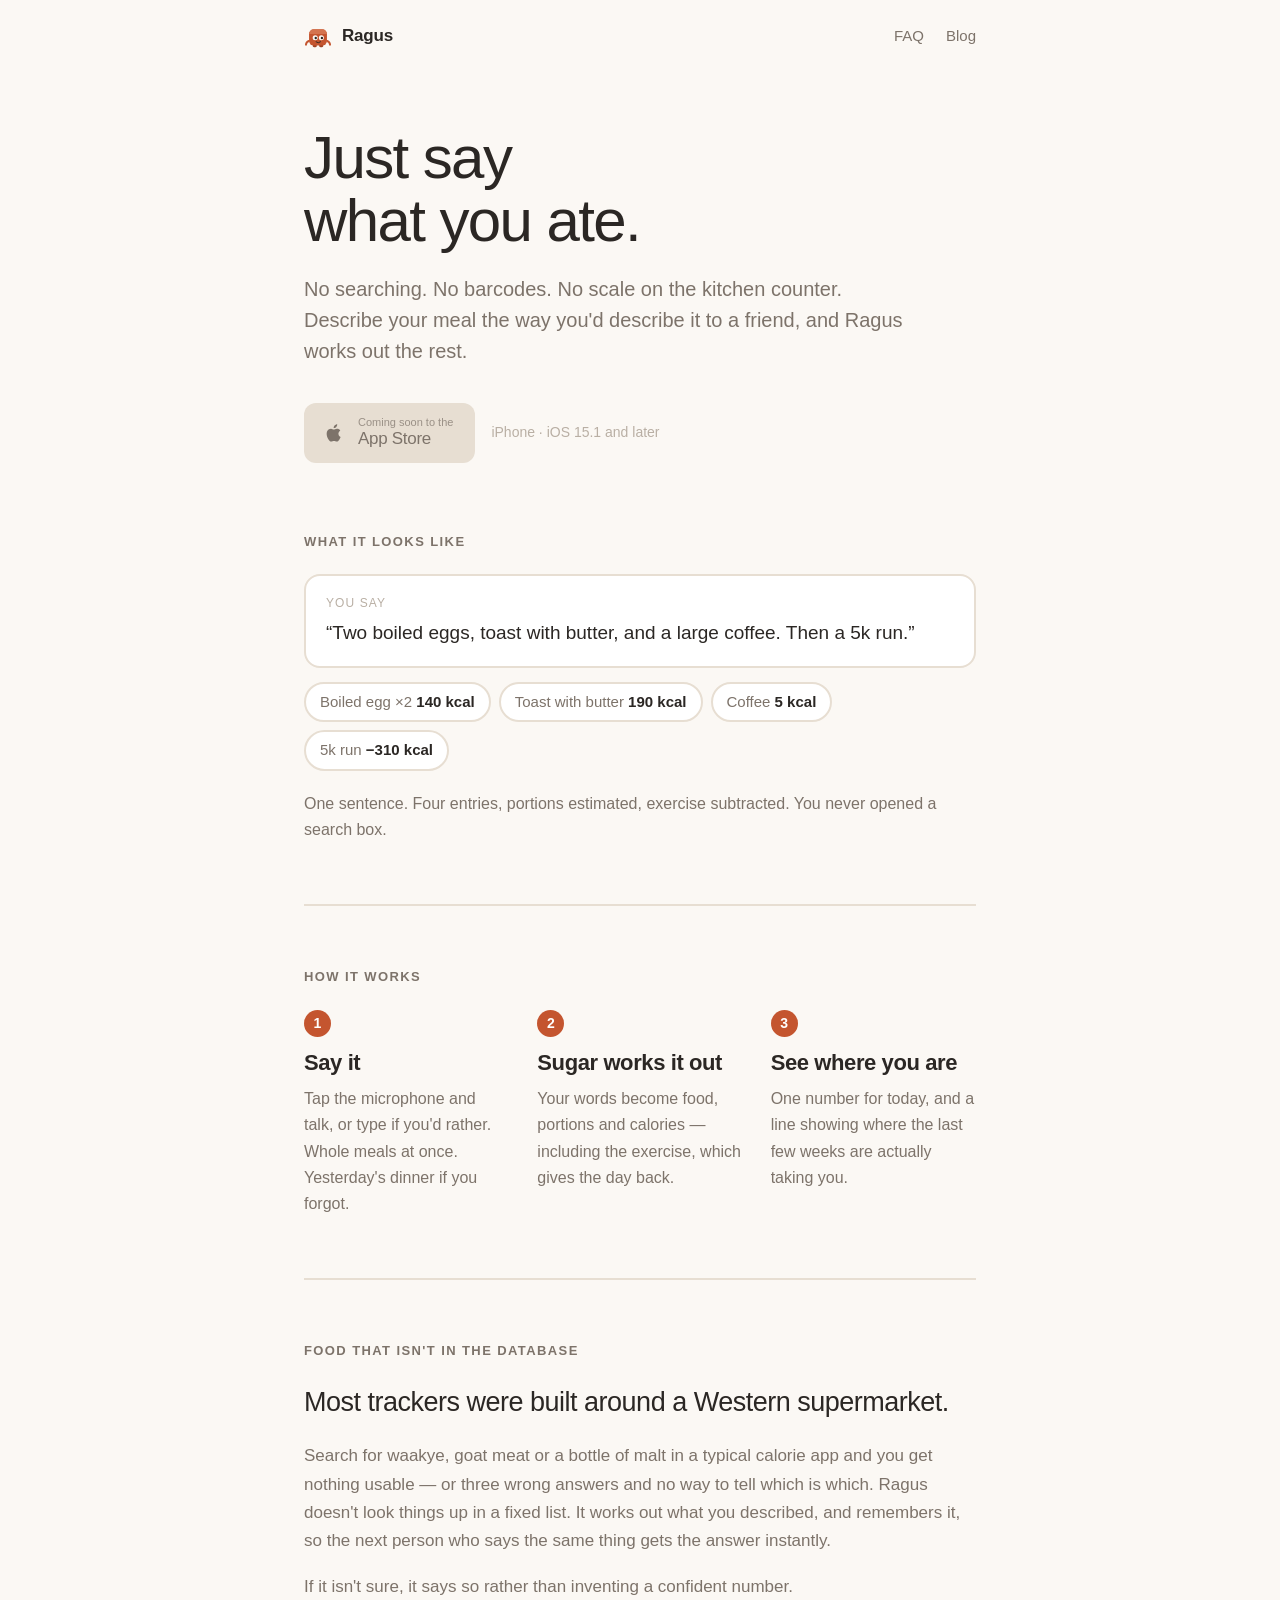
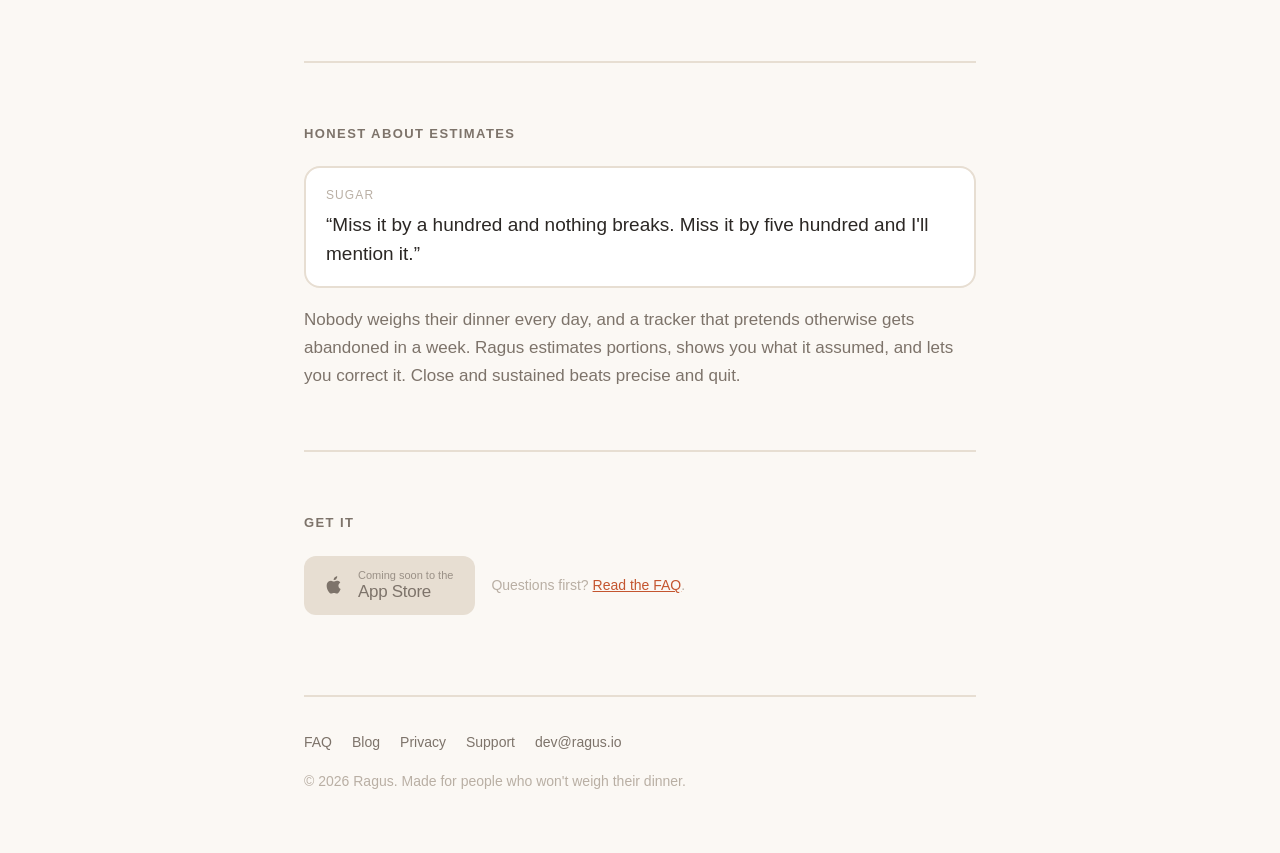
==== index.html @ 1fe37ebd "Correct the minimum iOS version to 15.1 Both pages claimed iOS 16. The real floor comes from React N" ====
<!doctype html>
<html lang="en">
<head>
<meta charset="utf-8">
<meta name="viewport" content="width=device-width, initial-scale=1">
<title>Ragus — Just say what you ate</title>
<meta name="description" content="A calorie tracker you talk to. Describe your meal in your own words and Ragus works out the numbers. No searching, no barcodes, no scale on the kitchen counter.">
<meta property="og:title" content="Ragus — Just say what you ate">
<meta property="og:description" content="A calorie tracker you talk to. Describe your meal in your own words and Ragus works out the numbers.">
<meta property="og:type" content="website">
<meta property="og:url" content="https://ragus.io/">
<link rel="stylesheet" href="styles.css">
</head>
<body>

<div class="wrap">
  <nav class="nav">
    <a class="brand" href="index.html">
      <svg width="28" height="28" viewBox="0 0 100 100" fill="none" aria-hidden="true">
        <path d="M17 68 q-9 3 -10 13" stroke="#C4552F" stroke-width="7" stroke-linecap="round"/>
        <path d="M83 68 q9 3 10 13" stroke="#C4552F" stroke-width="7" stroke-linecap="round"/>
        <rect x="31" y="80" width="15" height="10" rx="5" fill="#9E4325"/>
        <rect x="54" y="80" width="15" height="10" rx="5" fill="#9E4325"/>
        <rect x="18" y="26" width="64" height="58" rx="17" fill="#C4552F"/>
        <path d="M35 26 H65 A17 17 0 0 1 82 43 H18 A17 17 0 0 1 35 26 Z" fill="#D4744F"/>
        <circle cx="40" cy="56" r="9" fill="#FBF8F4"/><circle cx="62" cy="56" r="9" fill="#FBF8F4"/>
        <circle cx="42" cy="57" r="4.2" fill="#2B2724"/><circle cx="64" cy="57" r="4.2" fill="#2B2724"/>
        <path d="M43 71 q8 7 16 0" stroke="#2B2724" stroke-width="3.4" stroke-linecap="round" fill="none"/>
      </svg>
      Ragus
    </a>
    <div class="nav-links">
      <a href="faq.html">FAQ</a>
      <a href="blog/index.html">Blog</a>
    </div>
  </nav>

  <header class="hero">
    <h1>Just say<br>what you ate.</h1>
    <p class="lede">No searching. No barcodes. No scale on the kitchen counter.
      Describe your meal the way you'd describe it to a friend, and Ragus works out the rest.</p>

    <div class="cta">
      <!-- Live link goes here once the app is approved. Remove aria-disabled
           and set href to the App Store URL. -->
      <a class="appstore" href="#" aria-disabled="true">
        <svg width="24" height="24" viewBox="0 0 24 24" fill="currentColor" aria-hidden="true">
          <path d="M16.4 12.8c0-2.2 1.8-3.3 1.9-3.4-1-1.5-2.6-1.7-3.2-1.7-1.4-.1-2.7.8-3.3.8-.7 0-1.7-.8-2.8-.8-1.5 0-2.8.8-3.6 2.1-1.5 2.6-.4 6.5 1.1 8.6.7 1 1.6 2.2 2.7 2.2 1.1 0 1.5-.7 2.8-.7s1.6.7 2.8.7c1.1 0 1.9-1 2.6-2.1.8-1.2 1.2-2.4 1.2-2.5-.1 0-2.2-.9-2.2-3.2zM14.3 5.9c.6-.7 1-1.7.9-2.7-.9 0-2 .6-2.6 1.3-.6.6-1.1 1.6-.9 2.6 1 .1 2-.5 2.6-1.2z"/>
        </svg>
        <span>
          <span class="sub">Coming soon to the</span>
          <span class="main">App Store</span>
        </span>
      </a>
      <p class="cta-note">iPhone &middot; iOS 15.1 and later</p>
    </div>
  </header>

  <section>
    <h2>What it looks like</h2>
    <p class="said">
      <span class="who">You say</span>
      “Two boiled eggs, toast with butter, and a large coffee. Then a 5k run.”
    </p>
    <ul class="result">
      <li>Boiled egg &times;2 <b>140 kcal</b></li>
      <li>Toast with butter <b>190 kcal</b></li>
      <li>Coffee <b>5 kcal</b></li>
      <li>5k run <b>&minus;310 kcal</b></li>
    </ul>
    <p style="margin-top:20px;color:var(--muted);font-size:16px">
      One sentence. Four entries, portions estimated, exercise subtracted.
      You never opened a search box.</p>
  </section>

  <section>
    <h2>How it works</h2>
    <div class="steps">
      <div class="step">
        <span class="n">1</span>
        <h3>Say it</h3>
        <p>Tap the microphone and talk, or type if you'd rather. Whole meals at
          once. Yesterday's dinner if you forgot.</p>
      </div>
      <div class="step">
        <span class="n">2</span>
        <h3>Sugar works it out</h3>
        <p>Your words become food, portions and calories &mdash; including the
          exercise, which gives the day back.</p>
      </div>
      <div class="step">
        <span class="n">3</span>
        <h3>See where you are</h3>
        <p>One number for today, and a line showing where the last few weeks
          are actually taking you.</p>
      </div>
    </div>
  </section>

  <section>
    <h2>Food that isn't in the database</h2>
    <p class="big">Most trackers were built around a Western supermarket.</p>
    <p style="color:var(--muted)">Search for waakye, goat meat or a bottle of malt in a
      typical calorie app and you get nothing usable &mdash; or three wrong answers and no way
      to tell which is which. Ragus doesn't look things up in a fixed list. It works out what
      you described, and remembers it, so the next person who says the same thing gets the
      answer instantly.</p>
    <p style="color:var(--muted)">If it isn't sure, it says so rather than inventing
      a confident number.</p>
  </section>

  <section>
    <h2>Honest about estimates</h2>
    <p class="said">
      <span class="who">Sugar</span>
      “Miss it by a hundred and nothing breaks. Miss it by five hundred and I'll mention it.”
    </p>
    <p style="color:var(--muted);margin-top:18px">Nobody weighs their dinner every day,
      and a tracker that pretends otherwise gets abandoned in a week. Ragus estimates
      portions, shows you what it assumed, and lets you correct it. Close and sustained
      beats precise and quit.</p>
  </section>

  <section>
    <h2>Get it</h2>
    <div class="cta">
      <a class="appstore" href="#" aria-disabled="true">
        <svg width="24" height="24" viewBox="0 0 24 24" fill="currentColor" aria-hidden="true">
          <path d="M16.4 12.8c0-2.2 1.8-3.3 1.9-3.4-1-1.5-2.6-1.7-3.2-1.7-1.4-.1-2.7.8-3.3.8-.7 0-1.7-.8-2.8-.8-1.5 0-2.8.8-3.6 2.1-1.5 2.6-.4 6.5 1.1 8.6.7 1 1.6 2.2 2.7 2.2 1.1 0 1.5-.7 2.8-.7s1.6.7 2.8.7c1.1 0 1.9-1 2.6-2.1.8-1.2 1.2-2.4 1.2-2.5-.1 0-2.2-.9-2.2-3.2zM14.3 5.9c.6-.7 1-1.7.9-2.7-.9 0-2 .6-2.6 1.3-.6.6-1.1 1.6-.9 2.6 1 .1 2-.5 2.6-1.2z"/>
        </svg>
        <span>
          <span class="sub">Coming soon to the</span>
          <span class="main">App Store</span>
        </span>
      </a>
      <p class="cta-note">Questions first? <a href="faq.html">Read the FAQ</a>.</p>
    </div>
  </section>

  <footer>
    <div class="footer-links">
      <a href="faq.html">FAQ</a>
      <a href="blog/index.html">Blog</a>
      <a href="https://api.ragus.io/privacy">Privacy</a>
      <a href="https://api.ragus.io/support">Support</a>
      <a href="mailto:dev@ragus.io">dev@ragus.io</a>
    </div>
    <p>&copy; 2026 Ragus. Made for people who won't weigh their dinner.</p>
  </footer>
</div>

</body>
</html>
---- styles.css ----
/* Ragus marketing site.
   One stylesheet, no framework, no build step -- the whole site is files a
   browser can open directly. Palette matches the app exactly. */

:root {
  --ink: #2B2724;
  --muted: #7D736A;
  --accent: #C4552F;
  --rule: #E7DED2;
  --faint: #B9AFA4;
  --bg: #FBF8F4;
  --card: #FFFFFF;
  --measure: 720px;
}

* { box-sizing: border-box; }

html { -webkit-text-size-adjust: 100%; }

body {
  margin: 0;
  background: var(--bg);
  color: var(--ink);
  font: 17px/1.65 -apple-system, BlinkMacSystemFont, "Segoe UI", Roboto, Helvetica, Arial, sans-serif;
  -webkit-font-smoothing: antialiased;
}

a { color: var(--accent); }

/* ---------------------------------------------------------------- layout */

.wrap { max-width: var(--measure); margin: 0 auto; padding: 0 24px; }

/* ------------------------------------------------------------------ nav */

.nav {
  display: flex;
  align-items: center;
  justify-content: space-between;
  gap: 20px;
  padding: 22px 0 0;
}

.brand {
  display: flex;
  align-items: center;
  gap: 10px;
  font-weight: 600;
  font-size: 17px;
  color: var(--ink);
  text-decoration: none;
  letter-spacing: -0.2px;
}

.brand svg { display: block; }

.nav-links { display: flex; gap: 22px; }

.nav-links a {
  color: var(--muted);
  text-decoration: none;
  font-size: 15px;
}

.nav-links a:hover,
.nav-links a[aria-current="page"] { color: var(--ink); }

/* ----------------------------------------------------------------- hero */

.hero { padding: 76px 0 8px; }

h1 {
  font-size: clamp(40px, 9vw, 60px);
  line-height: 1.05;
  letter-spacing: -1.6px;
  font-weight: 400;
  margin: 0 0 22px;
}

.lede {
  font-size: 20px;
  line-height: 1.55;
  color: var(--muted);
  margin: 0 0 36px;
  max-width: 30em;
}

/* ------------------------------------------------------------- download */

.cta { display: flex; flex-wrap: wrap; align-items: center; gap: 16px; }

.appstore {
  display: inline-flex;
  align-items: center;
  gap: 12px;
  background: var(--ink);
  color: #fff;
  text-decoration: none;
  padding: 13px 22px 13px 18px;
  border-radius: 12px;
  font-weight: 500;
}

.appstore:hover { opacity: 0.88; }

.appstore .sub { display: block; font-size: 11px; opacity: 0.72; line-height: 1.2; }
.appstore .main { display: block; font-size: 17px; line-height: 1.2; letter-spacing: -0.3px; }

.appstore[aria-disabled="true"] {
  background: var(--rule);
  color: var(--muted);
  pointer-events: none;
}

.cta-note { font-size: 14px; color: var(--faint); margin: 0; }

/* -------------------------------------------------------------- sections */

section { padding: 60px 0; }

section + section { border-top: 2px solid var(--rule); }

h2 {
  font-size: 13px;
  letter-spacing: 1.4px;
  text-transform: uppercase;
  color: var(--muted);
  font-weight: 600;
  margin: 0 0 22px;
}

h3 {
  font-size: 22px;
  line-height: 1.3;
  letter-spacing: -0.4px;
  font-weight: 600;
  margin: 0 0 8px;
}

p { margin: 0 0 18px; }

p:last-child { margin-bottom: 0; }

.big {
  font-size: 27px;
  line-height: 1.45;
  letter-spacing: -0.5px;
  font-weight: 400;
  margin: 0 0 20px;
}

/* ------------------------------------------------------------------ bits */

.steps { display: grid; gap: 30px; }

@media (min-width: 640px) {
  .steps { grid-template-columns: repeat(3, 1fr); gap: 28px; }
}

.step .n {
  display: inline-flex;
  align-items: center;
  justify-content: center;
  width: 27px;
  height: 27px;
  border-radius: 50%;
  background: var(--accent);
  color: #fff;
  font-size: 14px;
  font-weight: 600;
  margin-bottom: 12px;
}

.step p { color: var(--muted); font-size: 16px; }

/* A phrase the user would actually type, shown as they'd say it. */
.said {
  background: var(--card);
  border: 2px solid var(--rule);
  border-radius: 16px;
  padding: 18px 20px;
  font-size: 19px;
  line-height: 1.5;
  margin: 0 0 14px;
}

.said .who { display: block; font-size: 12px; letter-spacing: 1.1px; text-transform: uppercase; color: var(--faint); margin-bottom: 7px; }

.result { display: flex; flex-wrap: wrap; gap: 8px; margin: 0; padding: 0; list-style: none; }

.result li {
  background: var(--card);
  border: 2px solid var(--rule);
  border-radius: 999px;
  padding: 6px 14px;
  font-size: 15px;
  color: var(--muted);
}

.result li b { color: var(--ink); font-weight: 600; }

/* ------------------------------------------------------------------- faq */

.faq { border-top: 2px solid var(--rule); }

.faq details {
  border-bottom: 2px solid var(--rule);
  padding: 20px 0;
}

.faq summary {
  cursor: pointer;
  font-size: 19px;
  font-weight: 600;
  letter-spacing: -0.3px;
  list-style: none;
  display: flex;
  justify-content: space-between;
  gap: 18px;
  align-items: baseline;
}

.faq summary::-webkit-details-marker { display: none; }

.faq summary::after {
  content: "+";
  color: var(--accent);
  font-weight: 400;
  font-size: 23px;
  line-height: 1;
}

.faq details[open] summary::after { content: "\2212"; }

.faq .answer { padding-top: 14px; color: var(--muted); }

.faq .answer p { font-size: 16px; }

/* ------------------------------------------------------------------ blog */

.posts { list-style: none; margin: 0; padding: 0; }

.posts li { border-bottom: 2px solid var(--rule); }

.posts a {
  display: block;
  padding: 24px 0;
  text-decoration: none;
  color: var(--ink);
}

.posts a:hover h3 { color: var(--accent); }

.posts .date { font-size: 13px; color: var(--faint); margin: 0 0 6px; }

.posts .excerpt { color: var(--muted); font-size: 16px; margin: 6px 0 0; }

article.post { padding: 44px 0 20px; }

article.post h1 {
  font-size: clamp(31px, 6vw, 42px);
  letter-spacing: -1px;
  line-height: 1.15;
  margin-bottom: 12px;
}

article.post .date { color: var(--faint); font-size: 14px; margin: 0 0 34px; }

article.post h2 {
  font-size: 21px;
  text-transform: none;
  letter-spacing: -0.3px;
  color: var(--ink);
  margin: 38px 0 12px;
}

article.post blockquote {
  margin: 24px 0;
  padding: 2px 0 2px 20px;
  border-left: 3px solid var(--rule);
  color: var(--muted);
}

article.post ul { padding-left: 20px; color: var(--ink); }
article.post li { margin-bottom: 9px; }

.back { display: inline-block; margin-top: 12px; font-size: 15px; text-decoration: none; }

/* ---------------------------------------------------------------- footer */

footer {
  border-top: 2px solid var(--rule);
  margin-top: 20px;
  padding: 34px 0 60px;
  color: var(--faint);
  font-size: 14px;
}

.footer-links { display: flex; flex-wrap: wrap; gap: 20px; margin-bottom: 16px; }

.footer-links a { color: var(--muted); text-decoration: none; }
.footer-links a:hover { color: var(--ink); }

/* ------------------------------------------------------------------ dark */

@media (prefers-color-scheme: dark) {
  :root {
    --ink: #F2EDE7;
    --muted: #A79C91;
    --accent: #E2764C;
    --rule: #3A342E;
    --faint: #7D736A;
    --bg: #1B1815;
    --card: #221E1A;
  }
  .appstore { background: var(--accent); color: #1B1815; }
  .appstore[aria-disabled="true"] { background: var(--rule); color: var(--faint); }
}
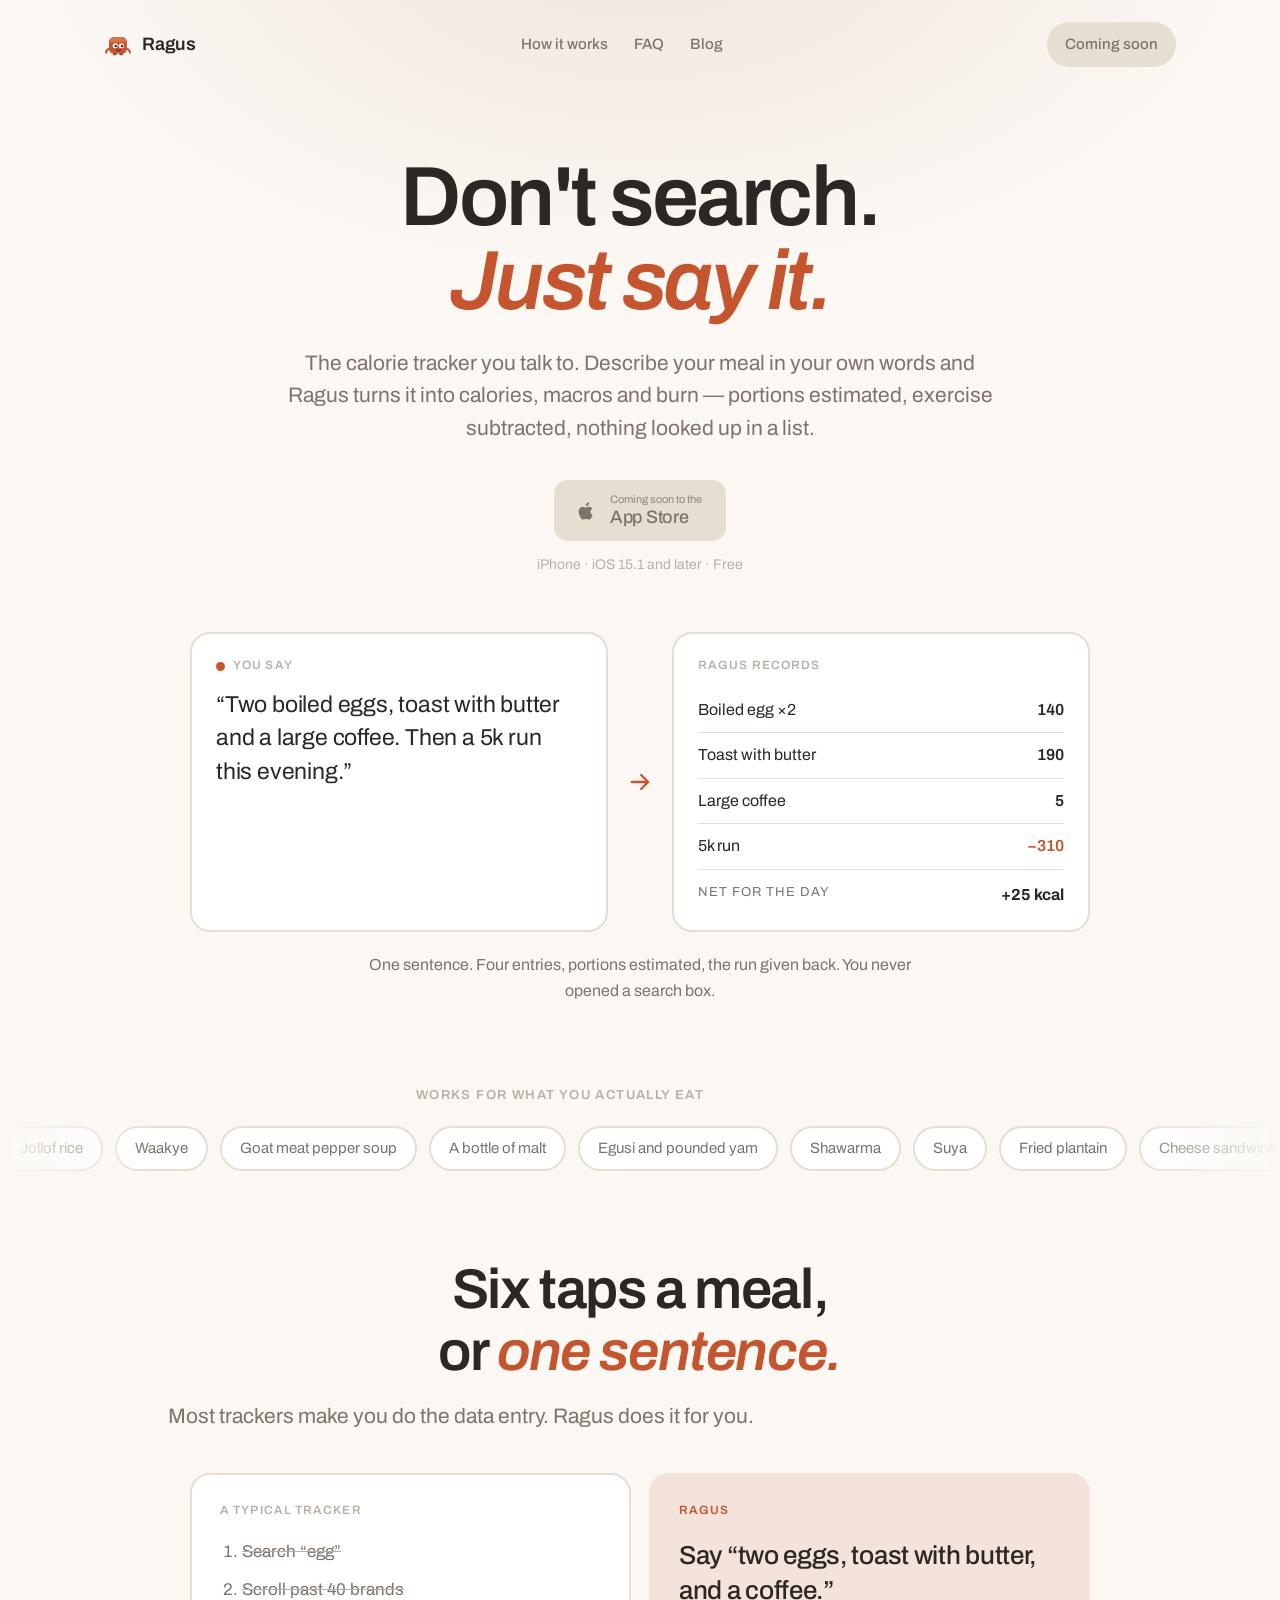
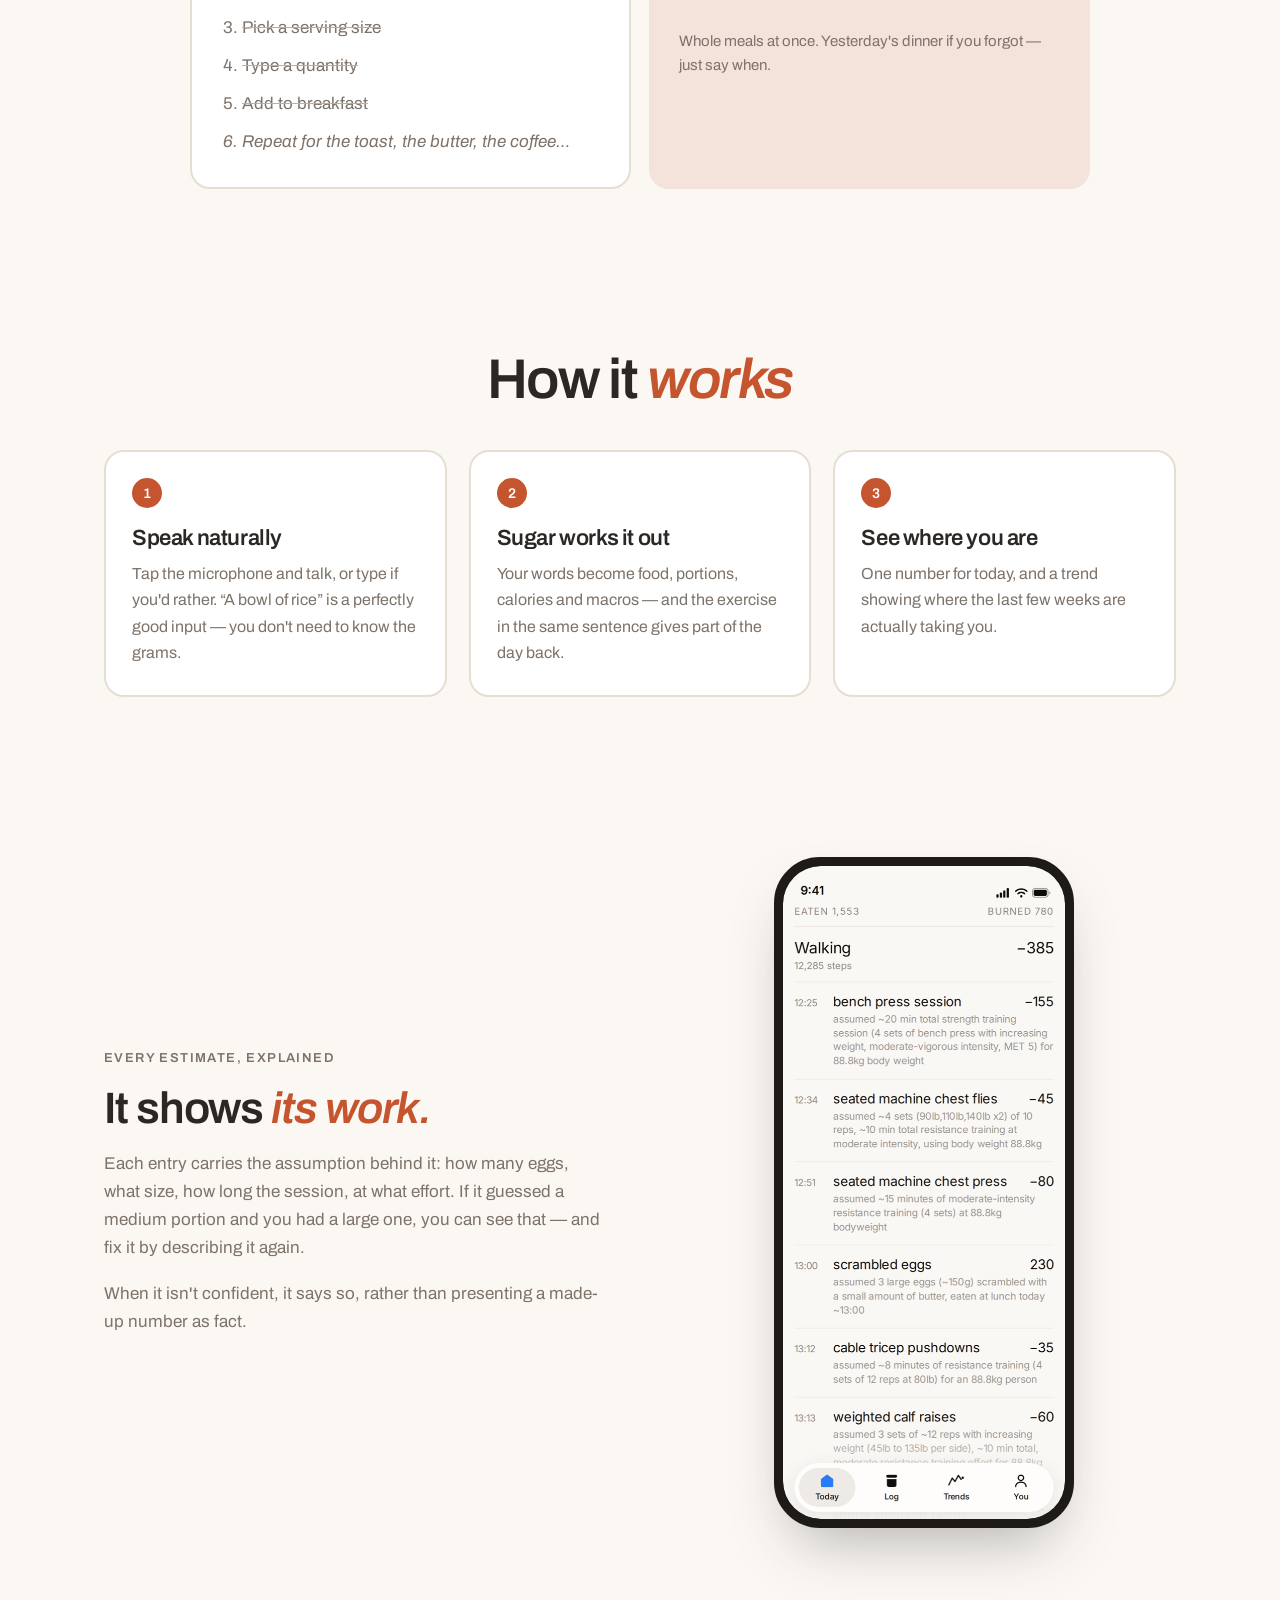
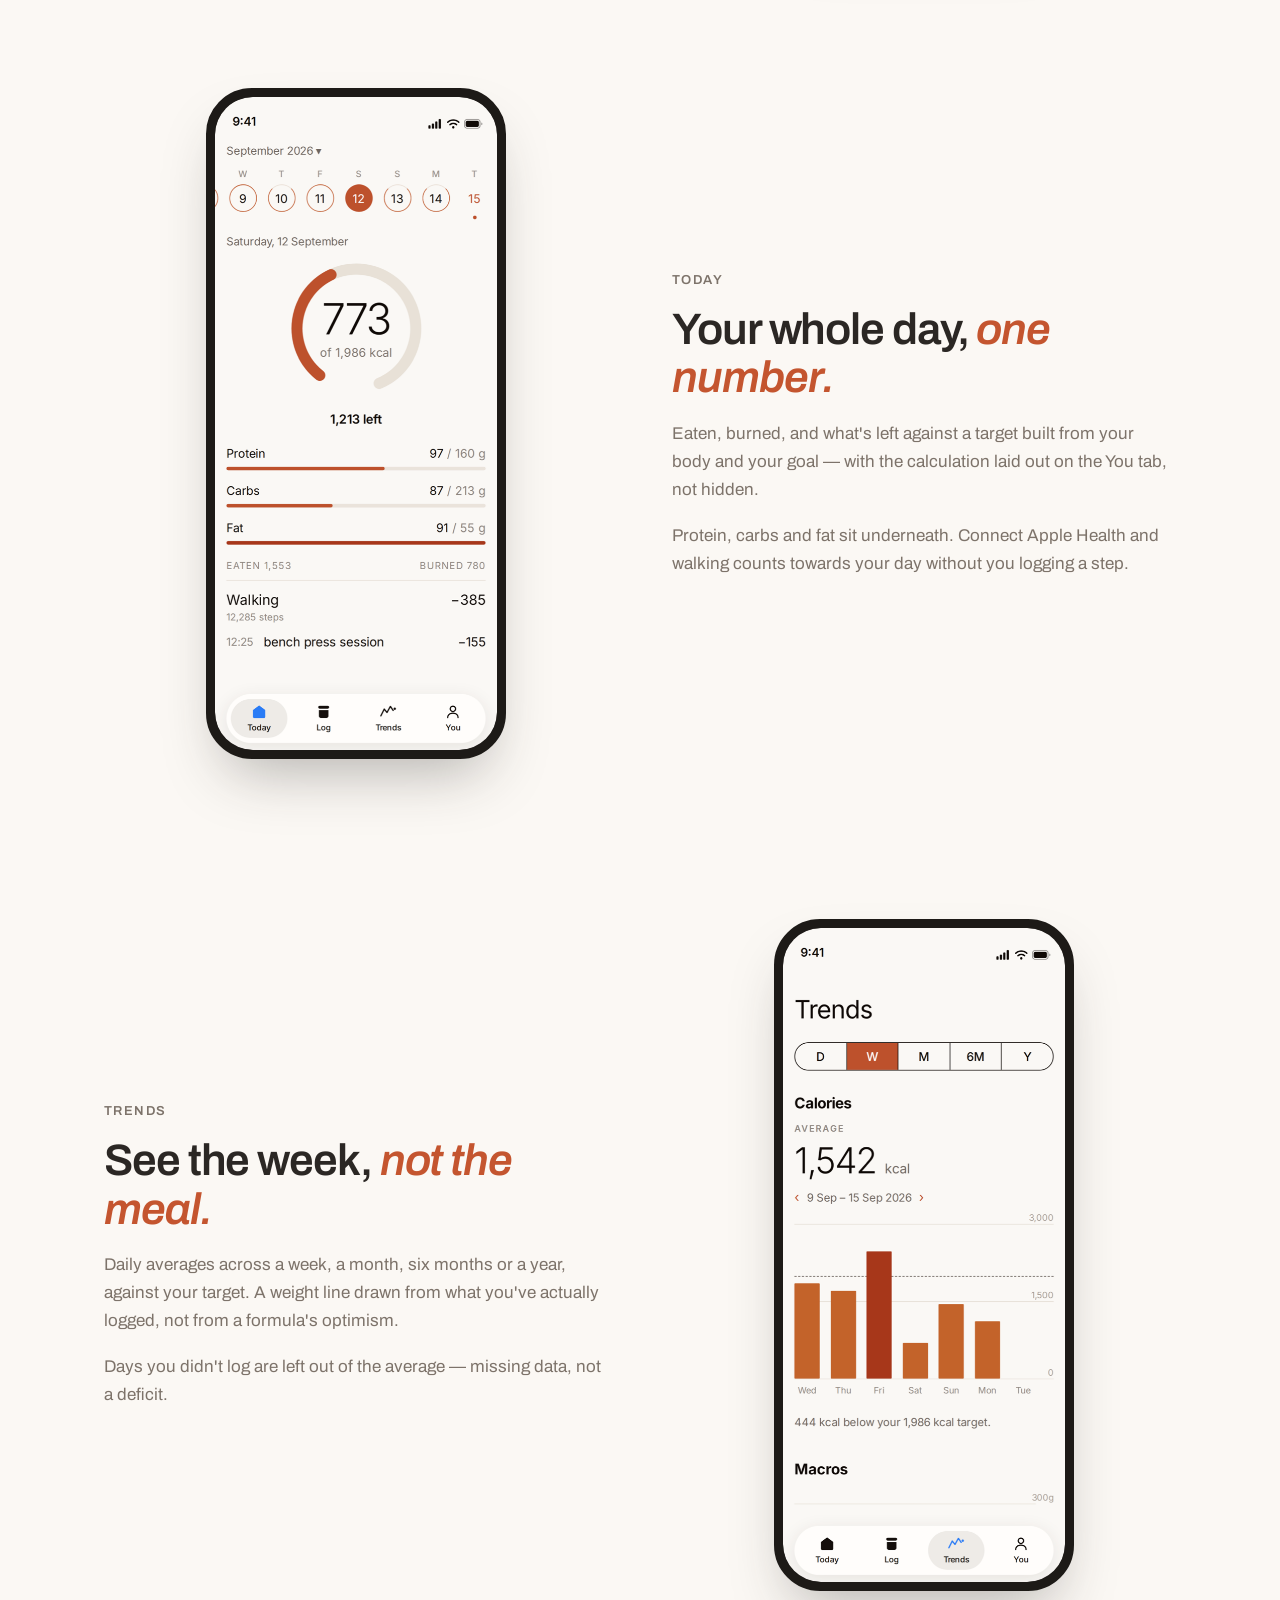
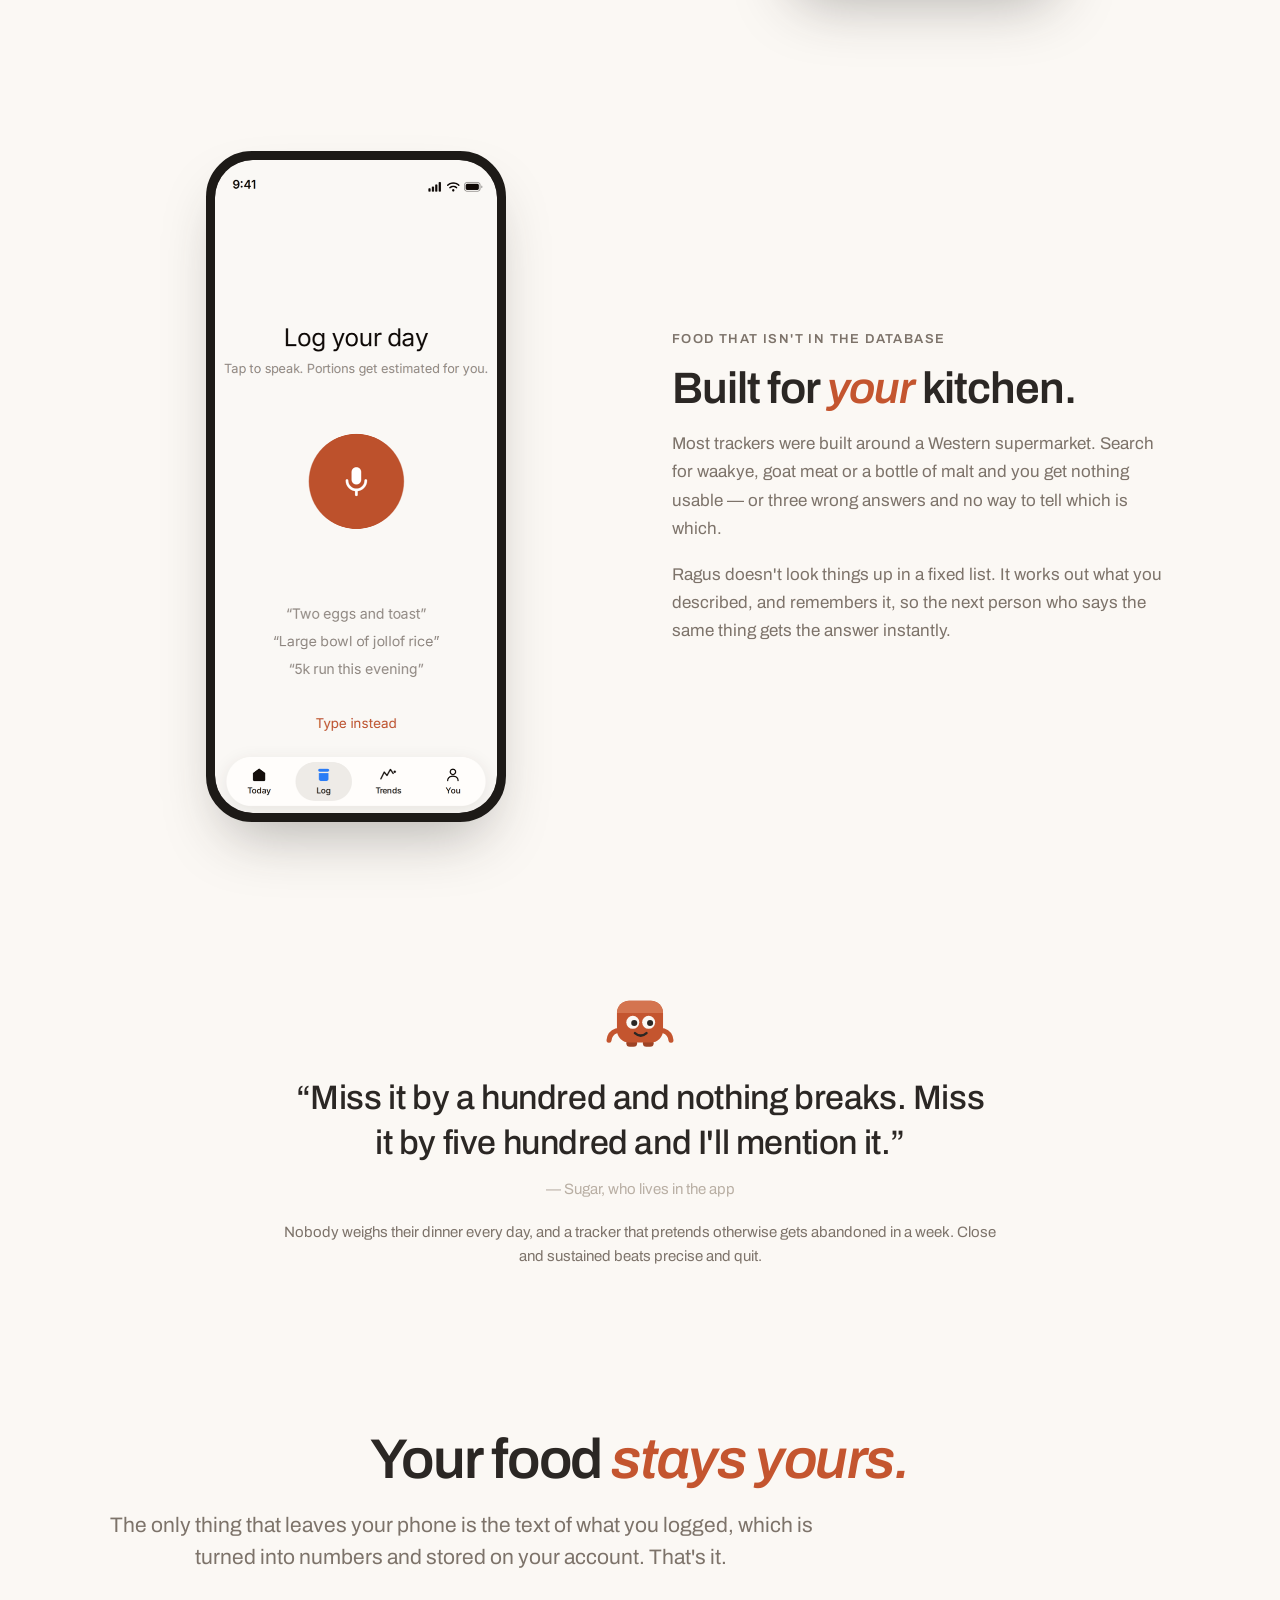
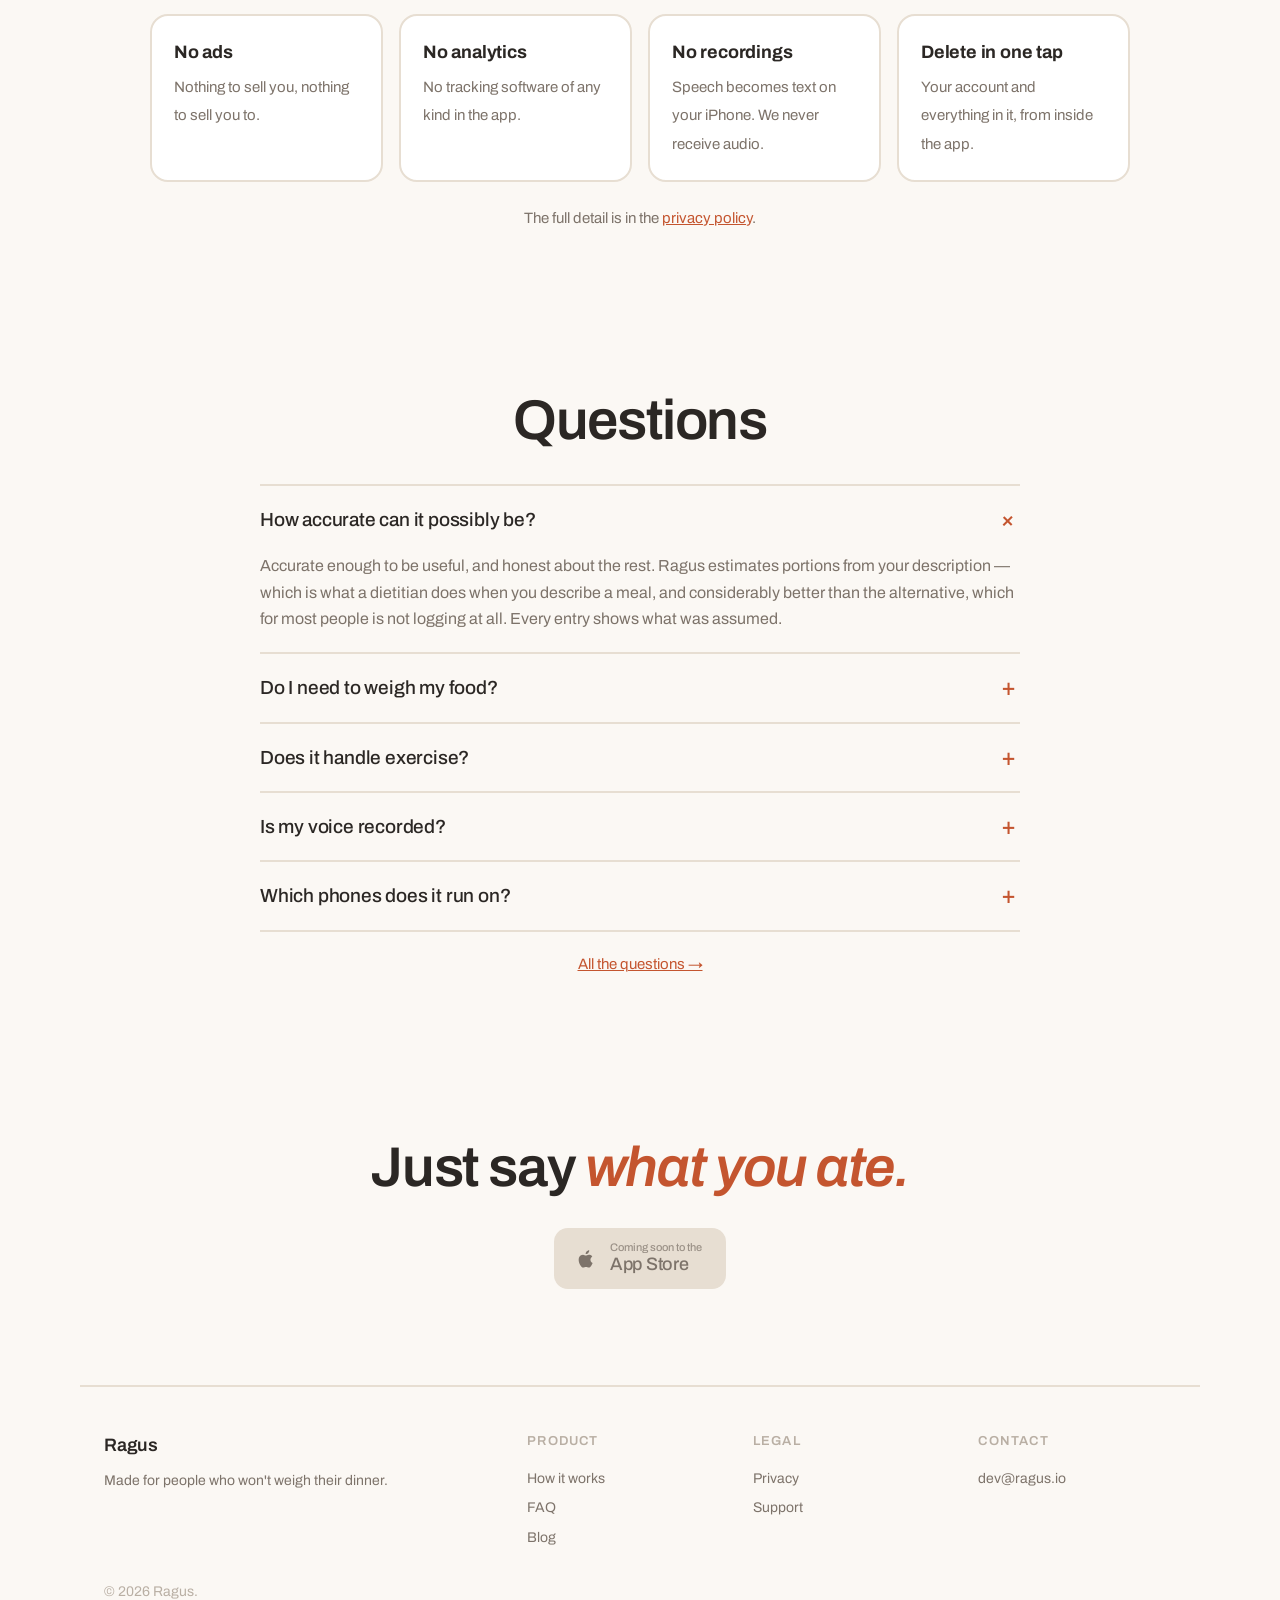
==== commit 63edfc4e: "Lay the home page out as a product landing page The old home was a single reading column: hero, one " ====
--- a/index.html
+++ b/index.html
@@ -4,150 +4,309 @@
 <meta charset="utf-8">
 <meta name="viewport" content="width=device-width, initial-scale=1">
 <title>Ragus — Just say what you ate</title>
-<meta name="description" content="A calorie tracker you talk to. Describe your meal in your own words and Ragus works out the numbers. No searching, no barcodes, no scale on the kitchen counter.">
+<meta name="description" content="A calorie tracker you talk to. Describe your meal in your own words and Ragus turns it into calories, macros and burn. No searching, no barcodes, no scale on the kitchen counter.">
 <meta property="og:title" content="Ragus — Just say what you ate">
 <meta property="og:description" content="A calorie tracker you talk to. Describe your meal in your own words and Ragus works out the numbers.">
 <meta property="og:type" content="website">
 <meta property="og:url" content="https://ragus.io/">
+<link rel="preconnect" href="https://fonts.googleapis.com">
+<link rel="preconnect" href="https://fonts.gstatic.com" crossorigin>
+<link rel="stylesheet" href="https://fonts.googleapis.com/css2?family=Archivo:ital,wght@0,400;0,500;0,600;1,400;1,600&display=swap">
 <link rel="stylesheet" href="styles.css">
 </head>
-<body>
-
-<div class="wrap">
-  <nav class="nav">
-    <a class="brand" href="index.html">
-      <svg width="28" height="28" viewBox="0 0 100 100" fill="none" aria-hidden="true">
-        <path d="M17 68 q-9 3 -10 13" stroke="#C4552F" stroke-width="7" stroke-linecap="round"/>
-        <path d="M83 68 q9 3 10 13" stroke="#C4552F" stroke-width="7" stroke-linecap="round"/>
-        <rect x="31" y="80" width="15" height="10" rx="5" fill="#9E4325"/>
-        <rect x="54" y="80" width="15" height="10" rx="5" fill="#9E4325"/>
-        <rect x="18" y="26" width="64" height="58" rx="17" fill="#C4552F"/>
-        <path d="M35 26 H65 A17 17 0 0 1 82 43 H18 A17 17 0 0 1 35 26 Z" fill="#D4744F"/>
-        <circle cx="40" cy="56" r="9" fill="#FBF8F4"/><circle cx="62" cy="56" r="9" fill="#FBF8F4"/>
-        <circle cx="42" cy="57" r="4.2" fill="#2B2724"/><circle cx="64" cy="57" r="4.2" fill="#2B2724"/>
-        <path d="M43 71 q8 7 16 0" stroke="#2B2724" stroke-width="3.4" stroke-linecap="round" fill="none"/>
+<body class="landing">
+
+<nav class="nav container">
+  <a class="brand" href="index.html">
+    <svg width="28" height="28" viewBox="0 0 100 100" fill="none" aria-hidden="true">
+      <path d="M17 68 q-9 3 -10 13" stroke="#C4552F" stroke-width="7" stroke-linecap="round"/>
+      <path d="M83 68 q9 3 10 13" stroke="#C4552F" stroke-width="7" stroke-linecap="round"/>
+      <rect x="31" y="80" width="15" height="10" rx="5" fill="#9E4325"/>
+      <rect x="54" y="80" width="15" height="10" rx="5" fill="#9E4325"/>
+      <rect x="18" y="26" width="64" height="58" rx="17" fill="#C4552F"/>
+      <path d="M35 26 H65 A17 17 0 0 1 82 43 H18 A17 17 0 0 1 35 26 Z" fill="#D4744F"/>
+      <circle cx="40" cy="56" r="9" fill="#FBF8F4"/><circle cx="62" cy="56" r="9" fill="#FBF8F4"/>
+      <circle cx="42" cy="57" r="4.2" fill="#2B2724"/><circle cx="64" cy="57" r="4.2" fill="#2B2724"/>
+      <path d="M43 71 q8 7 16 0" stroke="#2B2724" stroke-width="3.4" stroke-linecap="round" fill="none"/>
+    </svg>
+    Ragus
+  </a>
+  <div class="nav-links">
+    <a href="#how">How it works</a>
+    <a href="faq.html">FAQ</a>
+    <a href="blog/index.html">Blog</a>
+  </div>
+  <!-- Live link goes here once the app is approved: remove aria-disabled,
+       set href to the App Store URL and change the text to "Get the app". -->
+  <a class="pill" href="#" aria-disabled="true">Coming soon</a>
+</nav>
+
+<header class="hero container">
+  <h1>Don't search.<br><em>Just say it.</em></h1>
+  <p class="lede">The calorie tracker you talk to. Describe your meal in your own words
+    and Ragus turns it into calories, macros and burn &mdash; portions estimated,
+    exercise subtracted, nothing looked up in a list.</p>
+  <div class="cta">
+    <a class="appstore" href="#" aria-disabled="true">
+      <svg width="24" height="24" viewBox="0 0 24 24" fill="currentColor" aria-hidden="true">
+        <path d="M16.4 12.8c0-2.2 1.8-3.3 1.9-3.4-1-1.5-2.6-1.7-3.2-1.7-1.4-.1-2.7.8-3.3.8-.7 0-1.7-.8-2.8-.8-1.5 0-2.8.8-3.6 2.1-1.5 2.6-.4 6.5 1.1 8.6.7 1 1.6 2.2 2.7 2.2 1.1 0 1.5-.7 2.8-.7s1.6.7 2.8.7c1.1 0 1.9-1 2.6-2.1.8-1.2 1.2-2.4 1.2-2.5-.1 0-2.2-.9-2.2-3.2zM14.3 5.9c.6-.7 1-1.7.9-2.7-.9 0-2 .6-2.6 1.3-.6.6-1.1 1.6-.9 2.6 1 .1 2-.5 2.6-1.2z"/>
       </svg>
-      Ragus
+      <span>
+        <span class="sub">Coming soon to the</span>
+        <span class="main">App Store</span>
+      </span>
     </a>
-    <div class="nav-links">
+    <p class="cta-note">iPhone &middot; iOS 15.1 and later &middot; Free</p>
+  </div>
+
+  <!-- The whole product in one card: what you say, what you get. -->
+  <div class="demo" aria-label="Example: what you say and what Ragus records">
+    <div class="demo-in">
+      <span class="who"><span class="dot"></span>You say</span>
+      <p>&ldquo;Two boiled eggs, toast with butter and a large coffee.
+        Then a 5k run this evening.&rdquo;</p>
+    </div>
+    <div class="demo-arrow" aria-hidden="true">
+      <svg width="28" height="28" viewBox="0 0 24 24" fill="none" stroke="currentColor" stroke-width="2" stroke-linecap="round" stroke-linejoin="round"><path d="M5 12h14M13 6l6 6-6 6"/></svg>
+    </div>
+    <div class="demo-out">
+      <span class="who">Ragus records</span>
+      <ul>
+        <li><span>Boiled egg &times;2</span><b>140</b></li>
+        <li><span>Toast with butter</span><b>190</b></li>
+        <li><span>Large coffee</span><b>5</b></li>
+        <li class="burn"><span>5k run</span><b>&minus;310</b></li>
+      </ul>
+      <div class="net"><span>Net for the day</span><b>+25 kcal</b></div>
+    </div>
+  </div>
+  <p class="demo-note">One sentence. Four entries, portions estimated, the run given back.
+    You never opened a search box.</p>
+</header>
+
+<!-- Honest social proof: the food, not the logos. -->
+<section class="foods" aria-label="Foods Ragus understands">
+  <p class="eyebrow container">Works for what you actually eat</p>
+  <div class="marquee">
+    <div class="track">
+      <span>Jollof rice</span><span>Waakye</span><span>Goat meat pepper soup</span><span>A bottle of malt</span>
+      <span>Egusi and pounded yam</span><span>Shawarma</span><span>Suya</span><span>Fried plantain</span>
+      <span>Cheese sandwich</span><span>Oatmeal</span><span>Chicken biryani</span><span>Ramen</span>
+      <span>Moi moi</span><span>Two eggs and toast</span><span>Large bowl of pasta</span><span>Puff puff</span>
+      <span>Jollof rice</span><span>Waakye</span><span>Goat meat pepper soup</span><span>A bottle of malt</span>
+      <span>Egusi and pounded yam</span><span>Shawarma</span><span>Suya</span><span>Fried plantain</span>
+      <span>Cheese sandwich</span><span>Oatmeal</span><span>Chicken biryani</span><span>Ramen</span>
+      <span>Moi moi</span><span>Two eggs and toast</span><span>Large bowl of pasta</span><span>Puff puff</span>
+    </div>
+  </div>
+</section>
+
+<section class="compare container">
+  <h2 class="display">Six taps a meal,<br>or <em>one sentence.</em></h2>
+  <p class="lede center">Most trackers make you do the data entry. Ragus does it for you.</p>
+  <div class="compare-grid">
+    <div class="card dull">
+      <span class="who">A typical tracker</span>
+      <ol>
+        <li>Search &ldquo;egg&rdquo;</li>
+        <li>Scroll past 40 brands</li>
+        <li>Pick a serving size</li>
+        <li>Type a quantity</li>
+        <li>Add to breakfast</li>
+        <li>Repeat for the toast, the butter, the coffee&hellip;</li>
+      </ol>
+    </div>
+    <div class="card bright">
+      <span class="who">Ragus</span>
+      <ol>
+        <li>Say &ldquo;two eggs, toast with butter, and a coffee.&rdquo;</li>
+      </ol>
+      <p class="fine">Whole meals at once. Yesterday's dinner if you forgot &mdash; just say when.</p>
+    </div>
+  </div>
+</section>
+
+<section class="how container" id="how">
+  <h2 class="display">How it <em>works</em></h2>
+  <div class="steps">
+    <div class="step">
+      <span class="n">1</span>
+      <h3>Speak naturally</h3>
+      <p>Tap the microphone and talk, or type if you'd rather. &ldquo;A bowl of rice&rdquo;
+        is a perfectly good input &mdash; you don't need to know the grams.</p>
+    </div>
+    <div class="step">
+      <span class="n">2</span>
+      <h3>Sugar works it out</h3>
+      <p>Your words become food, portions, calories and macros &mdash; and the
+        exercise in the same sentence gives part of the day back.</p>
+    </div>
+    <div class="step">
+      <span class="n">3</span>
+      <h3>See where you are</h3>
+      <p>One number for today, and a trend showing where the last few weeks
+        are actually taking you.</p>
+    </div>
+  </div>
+</section>
+
+<section class="feature container">
+  <div class="feature-text">
+    <p class="eyebrow">Every estimate, explained</p>
+    <h2>It shows <em>its work.</em></h2>
+    <p>Each entry carries the assumption behind it: how many eggs, what size,
+      how long the session, at what effort. If it guessed a medium portion and
+      you had a large one, you can see that &mdash; and fix it by describing it again.</p>
+    <p>When it isn't confident, it says so, rather than presenting a made-up
+      number as fact.</p>
+  </div>
+  <figure class="phone"><img src="img/detail.png" alt="A day's log in Ragus, each item with the assumption behind its calorie estimate" loading="lazy"></figure>
+</section>
+
+<section class="feature flip container">
+  <div class="feature-text">
+    <p class="eyebrow">Today</p>
+    <h2>Your whole day, <em>one number.</em></h2>
+    <p>Eaten, burned, and what's left against a target built from your body and
+      your goal &mdash; with the calculation laid out on the You tab, not hidden.</p>
+    <p>Protein, carbs and fat sit underneath. Connect Apple Health and walking
+      counts towards your day without you logging a step.</p>
+  </div>
+  <figure class="phone"><img src="img/today.png" alt="The Today screen: a calorie gauge, macros against target, and the day's entries" loading="lazy"></figure>
+</section>
+
+<section class="feature container">
+  <div class="feature-text">
+    <p class="eyebrow">Trends</p>
+    <h2>See the week, <em>not the meal.</em></h2>
+    <p>Daily averages across a week, a month, six months or a year, against your
+      target. A weight line drawn from what you've actually logged, not from a
+      formula's optimism.</p>
+    <p>Days you didn't log are left out of the average &mdash; missing data, not
+      a deficit.</p>
+  </div>
+  <figure class="phone"><img src="img/trends.png" alt="The Trends screen: a week of daily calories as bars against a target line" loading="lazy"></figure>
+</section>
+
+<section class="feature flip container">
+  <div class="feature-text">
+    <p class="eyebrow">Food that isn't in the database</p>
+    <h2>Built for <em>your</em> kitchen.</h2>
+    <p>Most trackers were built around a Western supermarket. Search for waakye,
+      goat meat or a bottle of malt and you get nothing usable &mdash; or three
+      wrong answers and no way to tell which is which.</p>
+    <p>Ragus doesn't look things up in a fixed list. It works out what you
+      described, and remembers it, so the next person who says the same thing
+      gets the answer instantly.</p>
+  </div>
+  <figure class="phone"><img src="img/log.png" alt="The Log screen: a microphone button and example phrases like 'Large bowl of jollof rice'" loading="lazy"></figure>
+</section>
+
+<section class="sugar container">
+  <svg class="sugar-face" width="72" height="72" viewBox="0 0 100 100" fill="none" aria-hidden="true">
+    <path d="M17 68 q-9 3 -10 13" stroke="#C4552F" stroke-width="7" stroke-linecap="round"/>
+    <path d="M83 68 q9 3 10 13" stroke="#C4552F" stroke-width="7" stroke-linecap="round"/>
+    <rect x="31" y="80" width="15" height="10" rx="5" fill="#9E4325"/>
+    <rect x="54" y="80" width="15" height="10" rx="5" fill="#9E4325"/>
+    <rect x="18" y="26" width="64" height="58" rx="17" fill="#C4552F"/>
+    <path d="M35 26 H65 A17 17 0 0 1 82 43 H18 A17 17 0 0 1 35 26 Z" fill="#D4744F"/>
+    <circle cx="40" cy="56" r="9" fill="#FBF8F4"/><circle cx="62" cy="56" r="9" fill="#FBF8F4"/>
+    <circle cx="42" cy="57" r="4.2" fill="#2B2724"/><circle cx="64" cy="57" r="4.2" fill="#2B2724"/>
+    <path d="M43 71 q8 7 16 0" stroke="#2B2724" stroke-width="3.4" stroke-linecap="round" fill="none"/>
+  </svg>
+  <blockquote>&ldquo;Miss it by a hundred and nothing breaks.
+    Miss it by five hundred and I'll mention it.&rdquo;</blockquote>
+  <p class="attrib">&mdash; Sugar, who lives in the app</p>
+  <p class="fine">Nobody weighs their dinner every day, and a tracker that pretends otherwise
+    gets abandoned in a week. Close and sustained beats precise and quit.</p>
+</section>
+
+<section class="privacy container">
+  <h2 class="display">Your food <em>stays yours.</em></h2>
+  <p class="lede center">The only thing that leaves your phone is the text of what you logged,
+    which is turned into numbers and stored on your account. That's it.</p>
+  <div class="badges">
+    <div class="badge"><b>No ads</b><span>Nothing to sell you, nothing to sell you to.</span></div>
+    <div class="badge"><b>No analytics</b><span>No tracking software of any kind in the app.</span></div>
+    <div class="badge"><b>No recordings</b><span>Speech becomes text on your iPhone. We never receive audio.</span></div>
+    <div class="badge"><b>Delete in one tap</b><span>Your account and everything in it, from inside the app.</span></div>
+  </div>
+  <p class="fine center">The full detail is in the <a href="https://api.ragus.io/privacy">privacy policy</a>.</p>
+</section>
+
+<section class="faq-short container">
+  <h2 class="display">Questions</h2>
+  <div class="faq">
+    <details open>
+      <summary>How accurate can it possibly be?</summary>
+      <p>Accurate enough to be useful, and honest about the rest. Ragus estimates portions
+        from your description &mdash; which is what a dietitian does when you describe a meal,
+        and considerably better than the alternative, which for most people is not logging
+        at all. Every entry shows what was assumed.</p>
+    </details>
+    <details>
+      <summary>Do I need to weigh my food?</summary>
+      <p>No. You can &mdash; say &ldquo;180 grams of rice&rdquo; and it uses that. But the
+        whole design assumes you won't.</p>
+    </details>
+    <details>
+      <summary>Does it handle exercise?</summary>
+      <p>In the same sentence as the food. &ldquo;A chicken wrap and then a 5k run&rdquo;
+        records both, and the run counts against your total rather than sitting in a
+        separate screen you never open.</p>
+    </details>
+    <details>
+      <summary>Is my voice recorded?</summary>
+      <p>Your speech is turned into text by Apple's speech recognition built into iOS.
+        Ragus only ever receives the text, and never stores or sends a recording.</p>
+    </details>
+    <details>
+      <summary>Which phones does it run on?</summary>
+      <p>iPhone, iOS 15.1 and later. Android isn't available yet.</p>
+    </details>
+  </div>
+  <p class="fine center"><a href="faq.html">All the questions &rarr;</a></p>
+</section>
+
+<section class="final container">
+  <h2 class="display">Just say <em>what you ate.</em></h2>
+  <div class="cta center">
+    <a class="appstore" href="#" aria-disabled="true">
+      <svg width="24" height="24" viewBox="0 0 24 24" fill="currentColor" aria-hidden="true">
+        <path d="M16.4 12.8c0-2.2 1.8-3.3 1.9-3.4-1-1.5-2.6-1.7-3.2-1.7-1.4-.1-2.7.8-3.3.8-.7 0-1.7-.8-2.8-.8-1.5 0-2.8.8-3.6 2.1-1.5 2.6-.4 6.5 1.1 8.6.7 1 1.6 2.2 2.7 2.2 1.1 0 1.5-.7 2.8-.7s1.6.7 2.8.7c1.1 0 1.9-1 2.6-2.1.8-1.2 1.2-2.4 1.2-2.5-.1 0-2.2-.9-2.2-3.2zM14.3 5.9c.6-.7 1-1.7.9-2.7-.9 0-2 .6-2.6 1.3-.6.6-1.1 1.6-.9 2.6 1 .1 2-.5 2.6-1.2z"/>
+      </svg>
+      <span>
+        <span class="sub">Coming soon to the</span>
+        <span class="main">App Store</span>
+      </span>
+    </a>
+  </div>
+</section>
+
+<footer class="container">
+  <div class="footer-grid">
+    <div class="footer-brand">
+      <span class="brand">Ragus</span>
+      <p>Made for people who won't weigh their dinner.</p>
+    </div>
+    <div>
+      <h4>Product</h4>
+      <a href="#how">How it works</a>
       <a href="faq.html">FAQ</a>
       <a href="blog/index.html">Blog</a>
     </div>
-  </nav>
-
-  <header class="hero">
-    <h1>Just say<br>what you ate.</h1>
-    <p class="lede">No searching. No barcodes. No scale on the kitchen counter.
-      Describe your meal the way you'd describe it to a friend, and Ragus works out the rest.</p>
-
-    <div class="cta">
-      <!-- Live link goes here once the app is approved. Remove aria-disabled
-           and set href to the App Store URL. -->
-      <a class="appstore" href="#" aria-disabled="true">
-        <svg width="24" height="24" viewBox="0 0 24 24" fill="currentColor" aria-hidden="true">
-          <path d="M16.4 12.8c0-2.2 1.8-3.3 1.9-3.4-1-1.5-2.6-1.7-3.2-1.7-1.4-.1-2.7.8-3.3.8-.7 0-1.7-.8-2.8-.8-1.5 0-2.8.8-3.6 2.1-1.5 2.6-.4 6.5 1.1 8.6.7 1 1.6 2.2 2.7 2.2 1.1 0 1.5-.7 2.8-.7s1.6.7 2.8.7c1.1 0 1.9-1 2.6-2.1.8-1.2 1.2-2.4 1.2-2.5-.1 0-2.2-.9-2.2-3.2zM14.3 5.9c.6-.7 1-1.7.9-2.7-.9 0-2 .6-2.6 1.3-.6.6-1.1 1.6-.9 2.6 1 .1 2-.5 2.6-1.2z"/>
-        </svg>
-        <span>
-          <span class="sub">Coming soon to the</span>
-          <span class="main">App Store</span>
-        </span>
-      </a>
-      <p class="cta-note">iPhone &middot; iOS 15.1 and later</p>
-    </div>
-  </header>
-
-  <section>
-    <h2>What it looks like</h2>
-    <p class="said">
-      <span class="who">You say</span>
-      “Two boiled eggs, toast with butter, and a large coffee. Then a 5k run.”
-    </p>
-    <ul class="result">
-      <li>Boiled egg &times;2 <b>140 kcal</b></li>
-      <li>Toast with butter <b>190 kcal</b></li>
-      <li>Coffee <b>5 kcal</b></li>
-      <li>5k run <b>&minus;310 kcal</b></li>
-    </ul>
-    <p style="margin-top:20px;color:var(--muted);font-size:16px">
-      One sentence. Four entries, portions estimated, exercise subtracted.
-      You never opened a search box.</p>
-  </section>
-
-  <section>
-    <h2>How it works</h2>
-    <div class="steps">
-      <div class="step">
-        <span class="n">1</span>
-        <h3>Say it</h3>
-        <p>Tap the microphone and talk, or type if you'd rather. Whole meals at
-          once. Yesterday's dinner if you forgot.</p>
-      </div>
-      <div class="step">
-        <span class="n">2</span>
-        <h3>Sugar works it out</h3>
-        <p>Your words become food, portions and calories &mdash; including the
-          exercise, which gives the day back.</p>
-      </div>
-      <div class="step">
-        <span class="n">3</span>
-        <h3>See where you are</h3>
-        <p>One number for today, and a line showing where the last few weeks
-          are actually taking you.</p>
-      </div>
-    </div>
-  </section>
-
-  <section>
-    <h2>Food that isn't in the database</h2>
-    <p class="big">Most trackers were built around a Western supermarket.</p>
-    <p style="color:var(--muted)">Search for waakye, goat meat or a bottle of malt in a
-      typical calorie app and you get nothing usable &mdash; or three wrong answers and no way
-      to tell which is which. Ragus doesn't look things up in a fixed list. It works out what
-      you described, and remembers it, so the next person who says the same thing gets the
-      answer instantly.</p>
-    <p style="color:var(--muted)">If it isn't sure, it says so rather than inventing
-      a confident number.</p>
-  </section>
-
-  <section>
-    <h2>Honest about estimates</h2>
-    <p class="said">
-      <span class="who">Sugar</span>
-      “Miss it by a hundred and nothing breaks. Miss it by five hundred and I'll mention it.”
-    </p>
-    <p style="color:var(--muted);margin-top:18px">Nobody weighs their dinner every day,
-      and a tracker that pretends otherwise gets abandoned in a week. Ragus estimates
-      portions, shows you what it assumed, and lets you correct it. Close and sustained
-      beats precise and quit.</p>
-  </section>
-
-  <section>
-    <h2>Get it</h2>
-    <div class="cta">
-      <a class="appstore" href="#" aria-disabled="true">
-        <svg width="24" height="24" viewBox="0 0 24 24" fill="currentColor" aria-hidden="true">
-          <path d="M16.4 12.8c0-2.2 1.8-3.3 1.9-3.4-1-1.5-2.6-1.7-3.2-1.7-1.4-.1-2.7.8-3.3.8-.7 0-1.7-.8-2.8-.8-1.5 0-2.8.8-3.6 2.1-1.5 2.6-.4 6.5 1.1 8.6.7 1 1.6 2.2 2.7 2.2 1.1 0 1.5-.7 2.8-.7s1.6.7 2.8.7c1.1 0 1.9-1 2.6-2.1.8-1.2 1.2-2.4 1.2-2.5-.1 0-2.2-.9-2.2-3.2zM14.3 5.9c.6-.7 1-1.7.9-2.7-.9 0-2 .6-2.6 1.3-.6.6-1.1 1.6-.9 2.6 1 .1 2-.5 2.6-1.2z"/>
-        </svg>
-        <span>
-          <span class="sub">Coming soon to the</span>
-          <span class="main">App Store</span>
-        </span>
-      </a>
-      <p class="cta-note">Questions first? <a href="faq.html">Read the FAQ</a>.</p>
-    </div>
-  </section>
-
-  <footer>
-    <div class="footer-links">
-      <a href="faq.html">FAQ</a>
-      <a href="blog/index.html">Blog</a>
+    <div>
+      <h4>Legal</h4>
       <a href="https://api.ragus.io/privacy">Privacy</a>
       <a href="https://api.ragus.io/support">Support</a>
+    </div>
+    <div>
+      <h4>Contact</h4>
       <a href="mailto:dev@ragus.io">dev@ragus.io</a>
     </div>
-    <p>&copy; 2026 Ragus. Made for people who won't weigh their dinner.</p>
-  </footer>
-</div>
+  </div>
+  <p class="copyright">&copy; 2026 Ragus.</p>
+</footer>
 
 </body>
 </html>
--- a/styles.css
+++ b/styles.css
@@ -1,35 +1,54 @@
 /* Ragus marketing site.
    One stylesheet, no framework, no build step -- the whole site is files a
-   browser can open directly. Palette matches the app exactly. */
+   browser can open directly. Palette matches the app exactly.
+
+   Two widths: .container (the landing page, wide, centred sections) and
+   .wrap (FAQ and blog, a reading measure). Both share the nav and footer. */
 
 :root {
   --ink: #2B2724;
   --muted: #7D736A;
   --accent: #C4552F;
+  --accent-soft: #F3E3DA;
   --rule: #E7DED2;
   --faint: #B9AFA4;
   --bg: #FBF8F4;
   --card: #FFFFFF;
   --measure: 720px;
+  --wide: 1120px;
+  --font: "Archivo", -apple-system, BlinkMacSystemFont, "Segoe UI", Roboto, Helvetica, Arial, sans-serif;
 }
 
 * { box-sizing: border-box; }
 
-html { -webkit-text-size-adjust: 100%; }
+html { -webkit-text-size-adjust: 100%; scroll-behavior: smooth; }
 
 body {
   margin: 0;
   background: var(--bg);
   color: var(--ink);
-  font: 17px/1.65 -apple-system, BlinkMacSystemFont, "Segoe UI", Roboto, Helvetica, Arial, sans-serif;
+  font: 17px/1.65 var(--font);
   -webkit-font-smoothing: antialiased;
 }
 
+/* The landing page gets a faint warm wash behind the hero, the way the
+   reference site fades from tinted to white. */
+body.landing {
+  background:
+    radial-gradient(900px 520px at 50% -80px, #F1E4DA 0%, rgba(241, 228, 218, 0) 70%),
+    var(--bg);
+}
+
 a { color: var(--accent); }
 
+img { max-width: 100%; display: block; }
+
 /* ---------------------------------------------------------------- layout */
 
 .wrap { max-width: var(--measure); margin: 0 auto; padding: 0 24px; }
+.container { max-width: var(--wide); margin: 0 auto; padding-left: 24px; padding-right: 24px; }
+
+.center { text-align: center; margin-left: auto; margin-right: auto; }
 
 /* ------------------------------------------------------------------ nav */
 
@@ -38,7 +57,7 @@
   align-items: center;
   justify-content: space-between;
   gap: 20px;
-  padding: 22px 0 0;
+  padding-top: 22px;
 }
 
 .brand {
@@ -46,7 +65,7 @@
   align-items: center;
   gap: 10px;
   font-weight: 600;
-  font-size: 17px;
+  font-size: 18px;
   color: var(--ink);
   text-decoration: none;
   letter-spacing: -0.2px;
@@ -54,40 +73,119 @@
 
 .brand svg { display: block; }
 
-.nav-links { display: flex; gap: 22px; }
+.nav-links { display: flex; gap: 26px; }
 
 .nav-links a {
   color: var(--muted);
   text-decoration: none;
   font-size: 15px;
+  font-weight: 500;
 }
 
 .nav-links a:hover,
 .nav-links a[aria-current="page"] { color: var(--ink); }
 
-/* ----------------------------------------------------------------- hero */
-
-.hero { padding: 76px 0 8px; }
+/* The nav's call to action. Same states as .appstore below. */
+.pill {
+  display: inline-block;
+  background: var(--ink);
+  color: #fff;
+  text-decoration: none;
+  font-size: 15px;
+  font-weight: 500;
+  padding: 10px 18px;
+  border-radius: 999px;
+  white-space: nowrap;
+}
+
+.pill:hover { opacity: 0.88; }
+
+.pill[aria-disabled="true"] { background: var(--rule); color: var(--muted); pointer-events: none; }
+
+@media (max-width: 640px) {
+  .nav-links { display: none; }
+}
+
+/* ----------------------------------------------------------------- type */
 
 h1 {
-  font-size: clamp(40px, 9vw, 60px);
-  line-height: 1.05;
-  letter-spacing: -1.6px;
-  font-weight: 400;
-  margin: 0 0 22px;
-}
+  font-size: clamp(44px, 9vw, 84px);
+  line-height: 1.0;
+  letter-spacing: -0.03em;
+  font-weight: 600;
+  margin: 0 0 24px;
+}
+
+/* The one accented phrase per heading -- italic, in the app's colour. */
+h1 em, h2 em { font-style: italic; color: var(--accent); font-weight: 600; }
+
+h2 {
+  font-size: clamp(30px, 4.6vw, 44px);
+  line-height: 1.1;
+  letter-spacing: -0.025em;
+  font-weight: 600;
+  margin: 0 0 18px;
+}
+
+/* Section titles that sit centred over a block. */
+h2.display { text-align: center; font-size: clamp(34px, 5.4vw, 56px); margin-bottom: 18px; }
+
+h3 {
+  font-size: 22px;
+  line-height: 1.3;
+  letter-spacing: -0.4px;
+  font-weight: 600;
+  margin: 0 0 8px;
+}
+
+h4 {
+  font-size: 13px;
+  letter-spacing: 1.2px;
+  text-transform: uppercase;
+  color: var(--faint);
+  font-weight: 600;
+  margin: 0 0 12px;
+}
+
+p { margin: 0 0 18px; }
+p:last-child { margin-bottom: 0; }
 
 .lede {
-  font-size: 20px;
+  font-size: clamp(18px, 2vw, 21px);
   line-height: 1.55;
   color: var(--muted);
   margin: 0 0 36px;
-  max-width: 30em;
-}
+  max-width: 34em;
+}
+
+.eyebrow {
+  font-size: 13px;
+  letter-spacing: 1.4px;
+  text-transform: uppercase;
+  color: var(--accent);
+  font-weight: 600;
+  margin: 0 0 14px;
+}
+
+.fine { font-size: 15px; color: var(--muted); }
+
+.big {
+  font-size: 27px;
+  line-height: 1.45;
+  letter-spacing: -0.5px;
+  font-weight: 400;
+  margin: 0 0 20px;
+}
+
+/* ----------------------------------------------------------------- hero */
+
+.hero { padding: 88px 24px 40px; text-align: center; }
+
+.hero .lede { margin-left: auto; margin-right: auto; }
 
 /* ------------------------------------------------------------- download */
 
-.cta { display: flex; flex-wrap: wrap; align-items: center; gap: 16px; }
+.cta { display: flex; flex-direction: column; align-items: center; gap: 12px; }
 
 .appstore {
   display: inline-flex;
@@ -96,15 +194,15 @@
   background: var(--ink);
   color: #fff;
   text-decoration: none;
-  padding: 13px 22px 13px 18px;
-  border-radius: 12px;
+  padding: 13px 24px 13px 20px;
+  border-radius: 14px;
   font-weight: 500;
 }
 
 .appstore:hover { opacity: 0.88; }
 
-.appstore .sub { display: block; font-size: 11px; opacity: 0.72; line-height: 1.2; }
-.appstore .main { display: block; font-size: 17px; line-height: 1.2; letter-spacing: -0.3px; }
+.appstore .sub { display: block; font-size: 11px; opacity: 0.72; line-height: 1.2; text-align: left; }
+.appstore .main { display: block; font-size: 18px; line-height: 1.2; letter-spacing: -0.3px; text-align: left; }
 
 .appstore[aria-disabled="true"] {
   background: var(--rule);
@@ -114,192 +212,358 @@
 
 .cta-note { font-size: 14px; color: var(--faint); margin: 0; }
 
-/* -------------------------------------------------------------- sections */
-
-section { padding: 60px 0; }
-
-section + section { border-top: 2px solid var(--rule); }
-
-h2 {
+/* -------------------------------------------------------------- the demo */
+
+/* What you say on the left, what you get on the right. The card is the
+   product's whole argument in one glance, so it sits under the hero. */
+.demo {
+  display: grid;
+  grid-template-columns: 1fr auto 1fr;
+  align-items: stretch;
+  gap: 18px;
+  max-width: 900px;
+  margin: 56px auto 0;
+  text-align: left;
+}
+
+.demo-in, .demo-out {
+  background: var(--card);
+  border: 2px solid var(--rule);
+  border-radius: 20px;
+  padding: 22px 24px;
+}
+
+.demo-in p {
+  font-size: clamp(19px, 2.2vw, 23px);
+  line-height: 1.45;
+  letter-spacing: -0.2px;
+  margin: 0;
+}
+
+.demo-arrow { display: flex; align-items: center; color: var(--accent); }
+
+.who {
+  display: flex;
+  align-items: center;
+  gap: 8px;
+  font-size: 12px;
+  letter-spacing: 1.1px;
+  text-transform: uppercase;
+  color: var(--faint);
+  font-weight: 600;
+  margin-bottom: 12px;
+}
+
+/* A recording light, so the left card reads as speech. */
+.who .dot {
+  width: 9px; height: 9px; border-radius: 50%;
+  background: var(--accent);
+  box-shadow: 0 0 0 0 rgba(196, 85, 47, 0.5);
+  animation: pulse 1.8s ease-out infinite;
+}
+
+@keyframes pulse {
+  0%   { box-shadow: 0 0 0 0 rgba(196, 85, 47, 0.45); }
+  100% { box-shadow: 0 0 0 10px rgba(196, 85, 47, 0); }
+}
+
+.demo-out ul { list-style: none; margin: 0; padding: 0; }
+
+.demo-out li {
+  display: flex;
+  justify-content: space-between;
+  gap: 16px;
+  padding: 9px 0;
+  border-bottom: 1px solid var(--rule);
+  font-size: 16px;
+}
+
+.demo-out li b { font-weight: 600; font-variant-numeric: tabular-nums; }
+.demo-out li.burn b { color: var(--accent); }
+
+.demo-out .net {
+  display: flex;
+  justify-content: space-between;
+  padding-top: 12px;
   font-size: 13px;
-  letter-spacing: 1.4px;
+  letter-spacing: 1px;
   text-transform: uppercase;
   color: var(--muted);
-  font-weight: 600;
-  margin: 0 0 22px;
-}
-
-h3 {
-  font-size: 22px;
-  line-height: 1.3;
-  letter-spacing: -0.4px;
-  font-weight: 600;
-  margin: 0 0 8px;
-}
-
-p { margin: 0 0 18px; }
-
-p:last-child { margin-bottom: 0; }
-
-.big {
-  font-size: 27px;
-  line-height: 1.45;
-  letter-spacing: -0.5px;
-  font-weight: 400;
-  margin: 0 0 20px;
-}
-
-/* ------------------------------------------------------------------ bits */
-
-.steps { display: grid; gap: 30px; }
-
-@media (min-width: 640px) {
-  .steps { grid-template-columns: repeat(3, 1fr); gap: 28px; }
+}
+
+.demo-out .net b { color: var(--ink); font-size: 16px; letter-spacing: 0; text-transform: none; }
+
+.demo-note { text-align: center; color: var(--muted); font-size: 16px; margin: 20px auto 0; max-width: 34em; }
+
+@media (max-width: 720px) {
+  .demo { grid-template-columns: 1fr; gap: 10px; }
+  .demo-arrow { justify-content: center; transform: rotate(90deg); }
+}
+
+/* ------------------------------------------------------------ sections */
+
+section { padding: 80px 24px; }
+
+@media (max-width: 640px) { section { padding: 56px 24px; } }
+
+/* --------------------------------------------------------------- foods */
+
+/* Where the reference site puts customer logos, Ragus has nothing to show
+   yet -- so the strip shows the thing it's actually good at instead. */
+.foods { padding: 40px 0 8px; overflow: hidden; }
+
+.foods .eyebrow { text-align: center; color: var(--faint); margin-bottom: 20px; }
+
+.marquee {
+  mask-image: linear-gradient(90deg, transparent, #000 12%, #000 88%, transparent);
+  -webkit-mask-image: linear-gradient(90deg, transparent, #000 12%, #000 88%, transparent);
+}
+
+.track {
+  display: flex;
+  gap: 12px;
+  width: max-content;
+  animation: scroll 60s linear infinite;
+}
+
+.track span {
+  background: var(--card);
+  border: 2px solid var(--rule);
+  border-radius: 999px;
+  padding: 8px 18px;
+  font-size: 15px;
+  color: var(--muted);
+  white-space: nowrap;
+}
+
+@keyframes scroll { to { transform: translateX(-50%); } }
+
+@media (prefers-reduced-motion: reduce) {
+  .track { animation: none; flex-wrap: wrap; width: auto; justify-content: center; padding: 0 24px; }
+  .marquee { mask-image: none; -webkit-mask-image: none; }
+  .who .dot { animation: none; }
+}
+
+/* ------------------------------------------------------------- compare */
+
+.compare-grid {
+  display: grid;
+  gap: 18px;
+  max-width: 900px;
+  margin: 40px auto 0;
+}
+
+@media (min-width: 720px) { .compare-grid { grid-template-columns: 1fr 1fr; } }
+
+.card {
+  border-radius: 20px;
+  padding: 26px 28px;
+  border: 2px solid var(--rule);
+  background: var(--card);
+}
+
+.card ol { margin: 0; padding-left: 22px; }
+.card ol li { padding: 5px 0; }
+
+.card.dull { color: var(--muted); }
+.card.dull ol li { text-decoration: line-through; text-decoration-color: var(--faint); }
+.card.dull ol li:last-child { text-decoration: none; font-style: italic; }
+
+.card.bright {
+  background: var(--accent-soft);
+  border-color: var(--accent-soft);
+}
+
+.card.bright .who { color: var(--accent); }
+.card.bright ol { list-style: none; padding: 0; }
+.card.bright ol li { font-size: clamp(20px, 2.4vw, 26px); line-height: 1.35; letter-spacing: -0.3px; font-weight: 500; }
+.card.bright .fine { margin-top: 16px; }
+
+/* ------------------------------------------------------------------ how */
+
+.steps { display: grid; gap: 22px; margin-top: 40px; }
+
+@media (min-width: 720px) { .steps { grid-template-columns: repeat(3, 1fr); } }
+
+.step {
+  background: var(--card);
+  border: 2px solid var(--rule);
+  border-radius: 20px;
+  padding: 26px 26px 28px;
 }
 
 .step .n {
   display: inline-flex;
   align-items: center;
   justify-content: center;
-  width: 27px;
-  height: 27px;
+  width: 30px;
+  height: 30px;
   border-radius: 50%;
   background: var(--accent);
   color: #fff;
   font-size: 14px;
   font-weight: 600;
-  margin-bottom: 12px;
+  margin-bottom: 16px;
 }
 
 .step p { color: var(--muted); font-size: 16px; }
 
-/* A phrase the user would actually type, shown as they'd say it. */
-.said {
+/* ------------------------------------------------------------- features */
+
+/* Text one side, the phone the other; .flip swaps them. */
+.feature {
+  display: grid;
+  gap: 40px;
+  align-items: center;
+}
+
+@media (min-width: 820px) {
+  .feature { grid-template-columns: 1fr 1fr; gap: 64px; }
+  .feature.flip .feature-text { order: 2; }
+  .feature.flip .phone { order: 1; }
+}
+
+.feature-text p { color: var(--muted); }
+.feature-text h2 { color: var(--ink); }
+
+.phone {
+  margin: 0;
+  justify-self: center;
+  width: min(300px, 78vw);
+  border: 9px solid #1D1A17;
+  border-radius: 46px;
+  overflow: hidden;
+  background: #1D1A17;
+  box-shadow: 0 30px 60px -20px rgba(43, 39, 36, 0.35);
+}
+
+.phone img { border-radius: 38px; width: 100%; }
+
+/* ---------------------------------------------------------------- sugar */
+
+.sugar { text-align: center; max-width: 760px; }
+
+.sugar-face { margin: 0 auto 22px; display: block; }
+
+.sugar blockquote {
+  margin: 0 0 12px;
+  font-size: clamp(24px, 3.4vw, 34px);
+  line-height: 1.3;
+  letter-spacing: -0.4px;
+  font-weight: 500;
+}
+
+.sugar .attrib { color: var(--faint); font-size: 15px; margin-bottom: 18px; }
+
+/* -------------------------------------------------------------- privacy */
+
+.badges {
+  display: grid;
+  gap: 16px;
+  margin: 40px auto 24px;
+  max-width: 980px;
+}
+
+@media (min-width: 600px) { .badges { grid-template-columns: 1fr 1fr; } }
+@media (min-width: 960px) { .badges { grid-template-columns: repeat(4, 1fr); } }
+
+.badge {
   background: var(--card);
   border: 2px solid var(--rule);
-  border-radius: 16px;
-  padding: 18px 20px;
-  font-size: 19px;
-  line-height: 1.5;
-  margin: 0 0 14px;
-}
-
-.said .who { display: block; font-size: 12px; letter-spacing: 1.1px; text-transform: uppercase; color: var(--faint); margin-bottom: 7px; }
-
-.result { display: flex; flex-wrap: wrap; gap: 8px; margin: 0; padding: 0; list-style: none; }
-
-.result li {
-  background: var(--card);
-  border: 2px solid var(--rule);
-  border-radius: 999px;
-  padding: 6px 14px;
-  font-size: 15px;
-  color: var(--muted);
-}
-
-.result li b { color: var(--ink); font-weight: 600; }
-
-/* ------------------------------------------------------------------- faq */
-
-.faq { border-top: 2px solid var(--rule); }
-
-.faq details {
-  border-bottom: 2px solid var(--rule);
-  padding: 20px 0;
-}
+  border-radius: 18px;
+  padding: 22px;
+}
+
+.badge b { display: block; font-size: 18px; letter-spacing: -0.2px; margin-bottom: 6px; }
+.badge span { color: var(--muted); font-size: 15px; line-height: 1.5; }
+
+/* ------------------------------------------------------------------ faq */
+
+.faq { max-width: 760px; margin: 32px auto 20px; }
+
+.faq details { border-top: 2px solid var(--rule); }
+.faq details:last-child { border-bottom: 2px solid var(--rule); }
 
 .faq summary {
   cursor: pointer;
+  list-style: none;
+  padding: 18px 36px 18px 0;
   font-size: 19px;
-  font-weight: 600;
-  letter-spacing: -0.3px;
-  list-style: none;
-  display: flex;
-  justify-content: space-between;
-  gap: 18px;
-  align-items: baseline;
+  font-weight: 500;
+  letter-spacing: -0.2px;
+  position: relative;
 }
 
 .faq summary::-webkit-details-marker { display: none; }
 
 .faq summary::after {
   content: "+";
+  position: absolute;
+  right: 4px;
+  top: 14px;
+  font-size: 24px;
   color: var(--accent);
-  font-weight: 400;
-  font-size: 23px;
-  line-height: 1;
-}
-
-.faq details[open] summary::after { content: "\2212"; }
-
-.faq .answer { padding-top: 14px; color: var(--muted); }
-
-.faq .answer p { font-size: 16px; }
-
-/* ------------------------------------------------------------------ blog */
-
-.posts { list-style: none; margin: 0; padding: 0; }
-
-.posts li { border-bottom: 2px solid var(--rule); }
-
-.posts a {
-  display: block;
-  padding: 24px 0;
-  text-decoration: none;
-  color: var(--ink);
-}
-
-.posts a:hover h3 { color: var(--accent); }
-
-.posts .date { font-size: 13px; color: var(--faint); margin: 0 0 6px; }
-
-.posts .excerpt { color: var(--muted); font-size: 16px; margin: 6px 0 0; }
-
-article.post { padding: 44px 0 20px; }
-
-article.post h1 {
-  font-size: clamp(31px, 6vw, 42px);
-  letter-spacing: -1px;
-  line-height: 1.15;
-  margin-bottom: 12px;
-}
-
-article.post .date { color: var(--faint); font-size: 14px; margin: 0 0 34px; }
-
-article.post h2 {
-  font-size: 21px;
-  text-transform: none;
-  letter-spacing: -0.3px;
-  color: var(--ink);
-  margin: 38px 0 12px;
-}
-
-article.post blockquote {
-  margin: 24px 0;
-  padding: 2px 0 2px 20px;
-  border-left: 3px solid var(--rule);
-  color: var(--muted);
-}
-
-article.post ul { padding-left: 20px; color: var(--ink); }
-article.post li { margin-bottom: 9px; }
-
-.back { display: inline-block; margin-top: 12px; font-size: 15px; text-decoration: none; }
+  transition: transform 0.2s;
+}
+
+.faq details[open] summary::after { transform: rotate(45deg); }
+
+.faq details p { color: var(--muted); padding: 0 0 20px; font-size: 16px; }
+
+/* The full FAQ page uses the same block with plain h3/p rather than details. */
+.faq .answer { color: var(--muted); }
+
+/* ---------------------------------------------------------------- final */
+
+.final { text-align: center; padding-bottom: 96px; }
+.final .cta { margin-top: 30px; }
 
 /* ---------------------------------------------------------------- footer */
 
 footer {
   border-top: 2px solid var(--rule);
-  margin-top: 20px;
-  padding: 34px 0 60px;
+  padding: 44px 24px 60px;
   color: var(--faint);
   font-size: 14px;
 }
 
+.footer-grid { display: grid; gap: 28px; margin-bottom: 28px; }
+
+@media (min-width: 720px) { .footer-grid { grid-template-columns: 2fr 1fr 1fr 1fr; } }
+
+.footer-grid a { display: block; color: var(--muted); text-decoration: none; padding: 3px 0; }
+.footer-grid a:hover { color: var(--ink); }
+
+.footer-brand .brand { margin-bottom: 8px; }
+.footer-brand p { color: var(--muted); max-width: 24em; }
+
+.copyright { margin: 0; }
+
+/* The FAQ and blog pages still use the old one-row footer. */
 .footer-links { display: flex; flex-wrap: wrap; gap: 20px; margin-bottom: 16px; }
-
 .footer-links a { color: var(--muted); text-decoration: none; }
 .footer-links a:hover { color: var(--ink); }
+
+/* -------------------------------------------------- FAQ and blog pages */
+
+/* Reading pages keep the quieter, left-aligned hero. */
+.wrap .hero { padding: 64px 0 8px; text-align: left; }
+.wrap h1 { font-size: clamp(36px, 7vw, 52px); }
+.wrap .cta { align-items: flex-start; }
+.wrap section { padding: 48px 0; }
+.wrap section + section { border-top: 2px solid var(--rule); }
+.wrap h2 { font-size: 24px; margin-bottom: 14px; }
+.wrap .faq h3 { margin-top: 32px; }
+.wrap footer { padding-left: 0; padding-right: 0; }
+
+.posts { display: grid; gap: 28px; }
+article.post h2 { margin-bottom: 6px; }
+article.post h2 a { color: var(--ink); text-decoration: none; }
+article.post h2 a:hover { color: var(--accent); }
+.date { color: var(--faint); font-size: 14px; margin-bottom: 8px; }
+.excerpt { color: var(--muted); }
+.back { display: inline-block; margin-bottom: 28px; color: var(--muted); text-decoration: none; font-size: 15px; }
+.back:hover { color: var(--ink); }
 
 /* ------------------------------------------------------------------ dark */
 
@@ -308,11 +572,18 @@
     --ink: #F2EDE7;
     --muted: #A79C91;
     --accent: #E2764C;
+    --accent-soft: #3A2A22;
     --rule: #3A342E;
     --faint: #7D736A;
     --bg: #1B1815;
     --card: #221E1A;
   }
-  .appstore { background: var(--accent); color: #1B1815; }
-  .appstore[aria-disabled="true"] { background: var(--rule); color: var(--faint); }
-}
+  body.landing {
+    background:
+      radial-gradient(900px 520px at 50% -80px, #2A211B 0%, rgba(42, 33, 27, 0) 70%),
+      var(--bg);
+  }
+  .appstore, .pill { background: var(--accent); color: #1B1815; }
+  .appstore[aria-disabled="true"], .pill[aria-disabled="true"] { background: var(--rule); color: var(--faint); }
+  .phone { border-color: #0E0C0B; background: #0E0C0B; box-shadow: 0 30px 60px -20px rgba(0, 0, 0, 0.6); }
+}
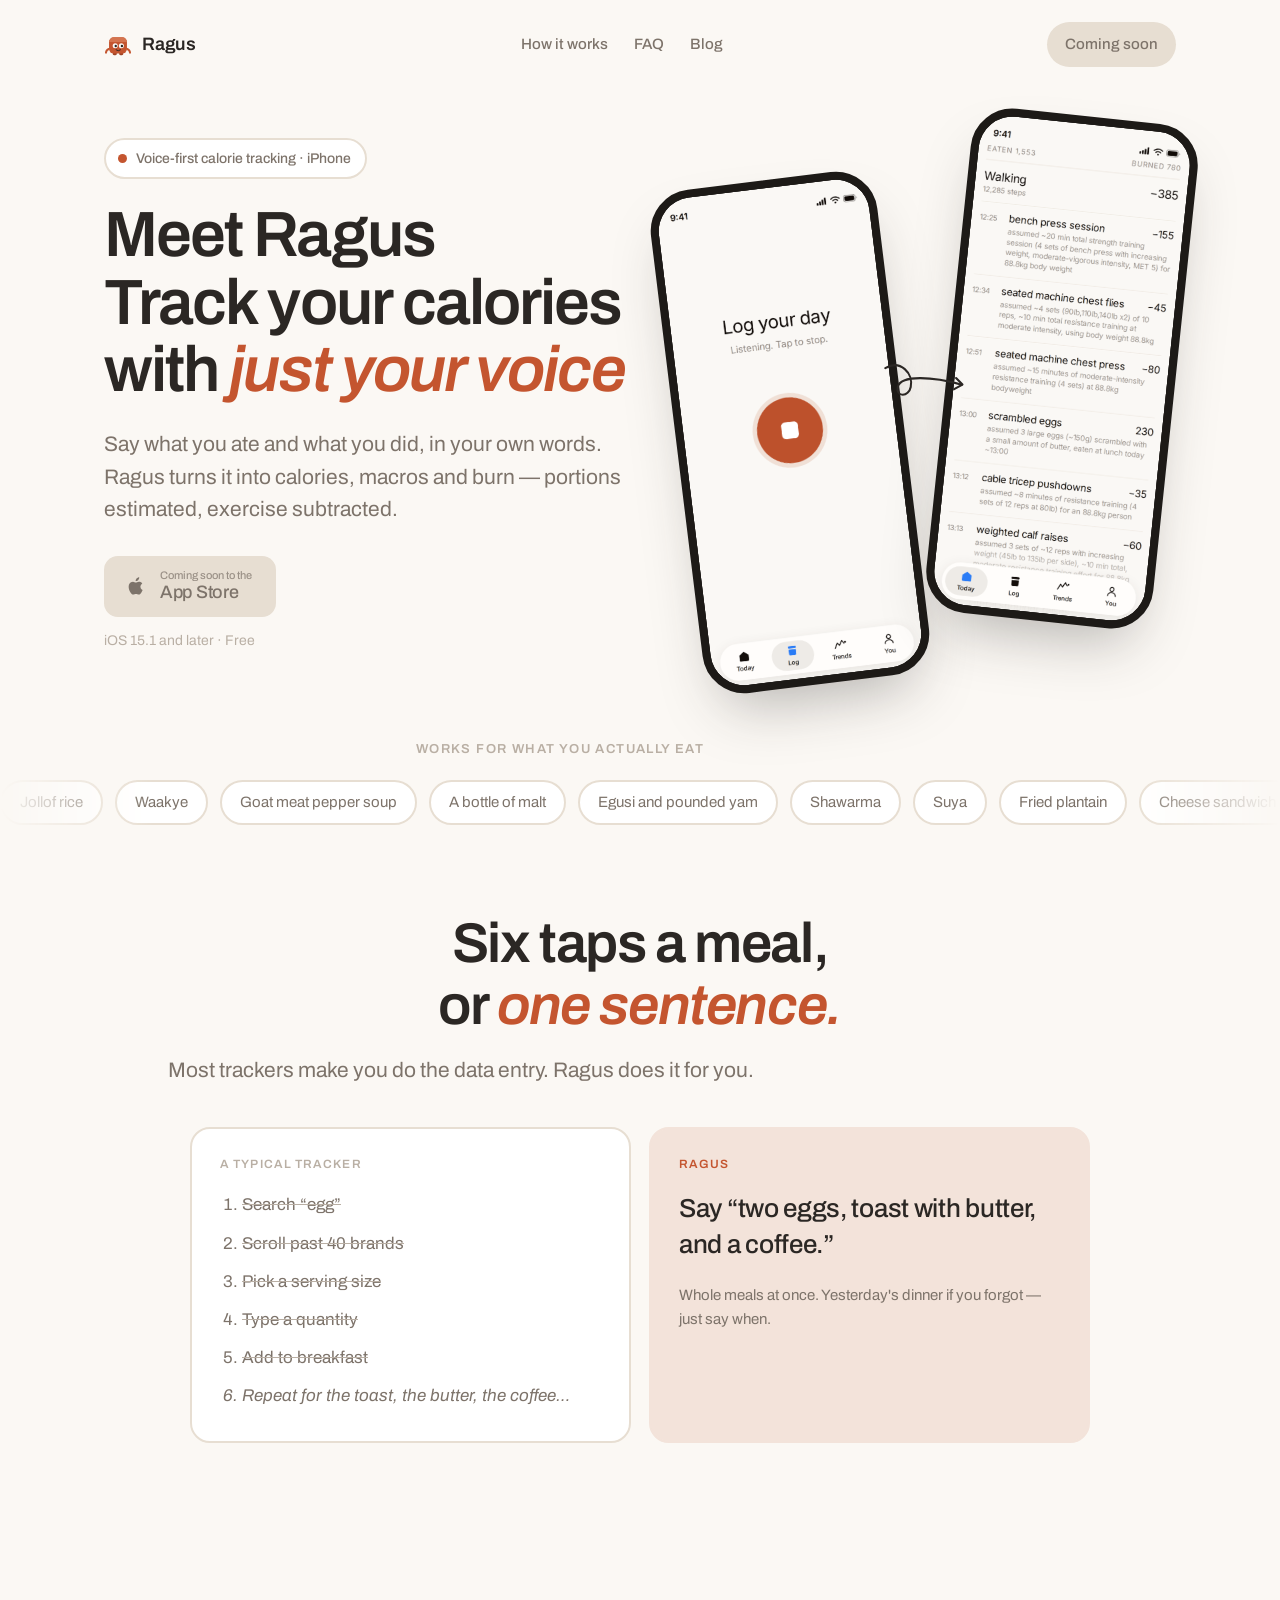
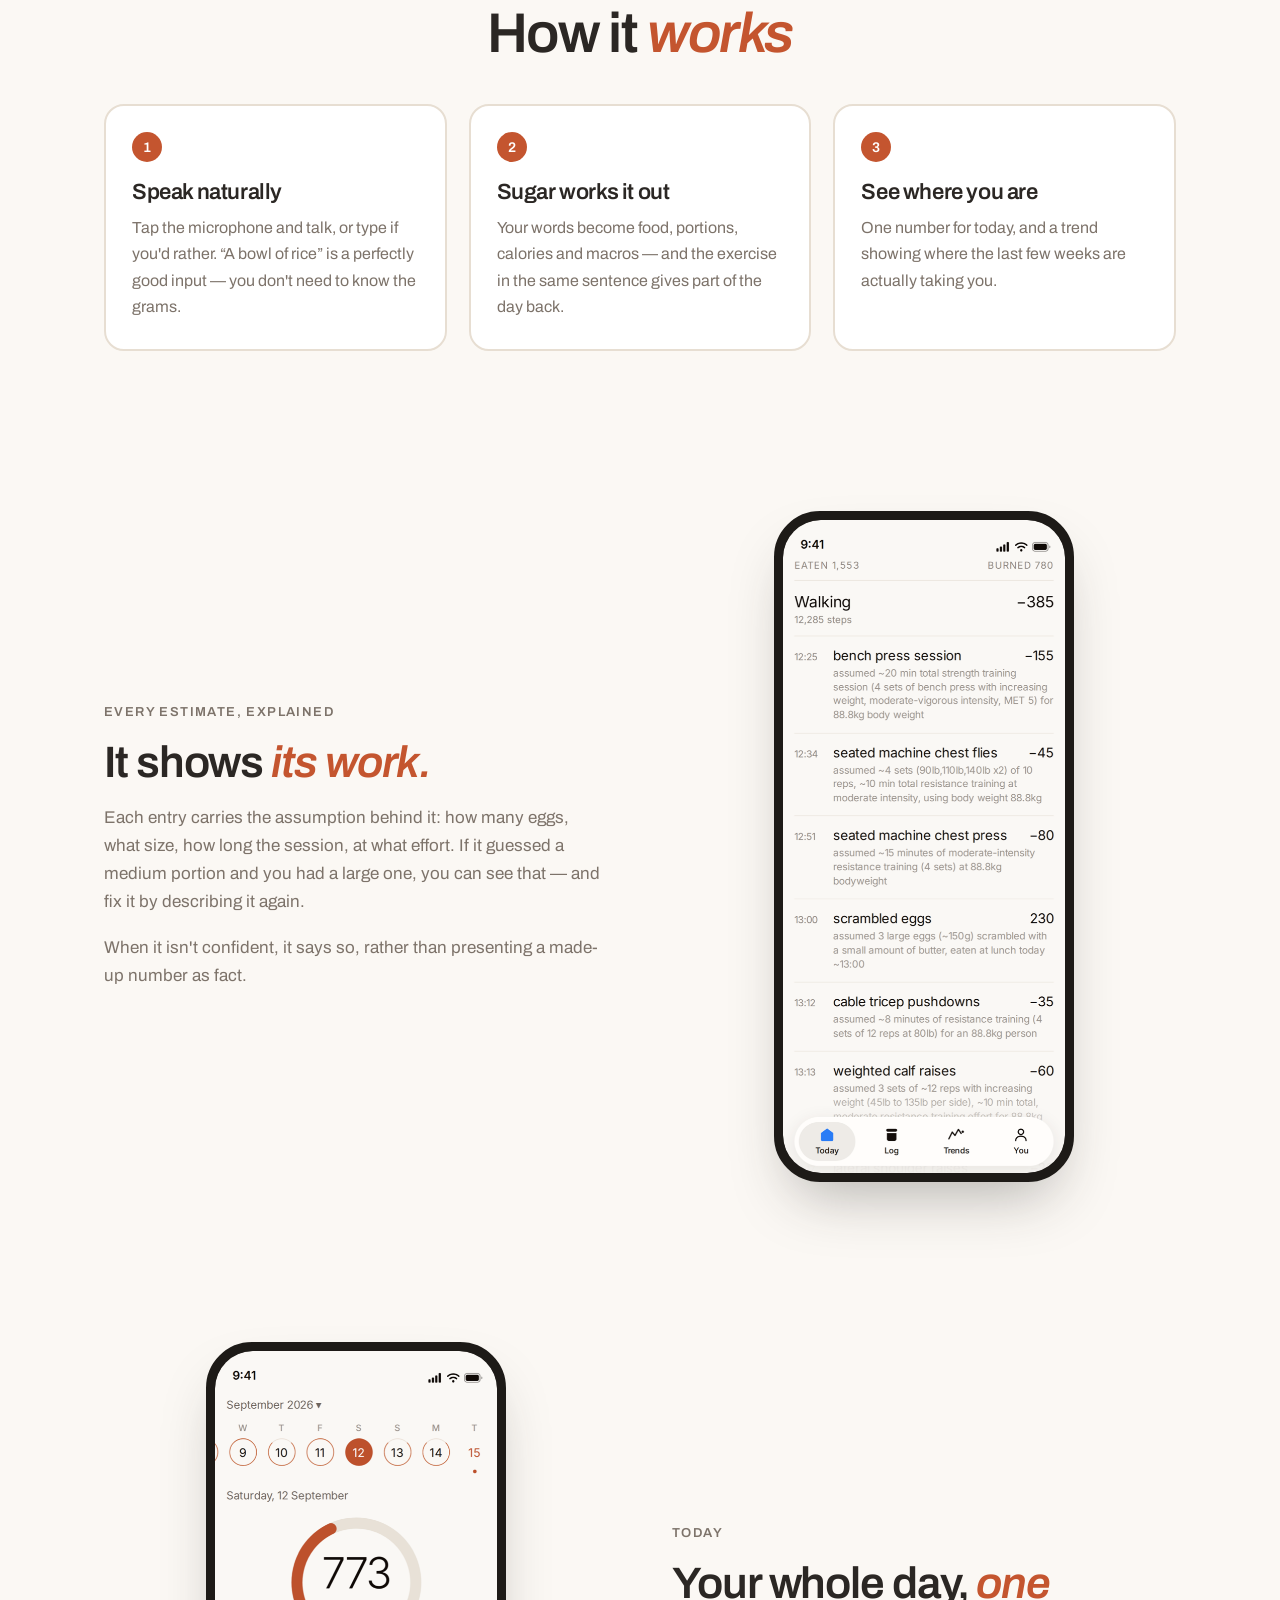
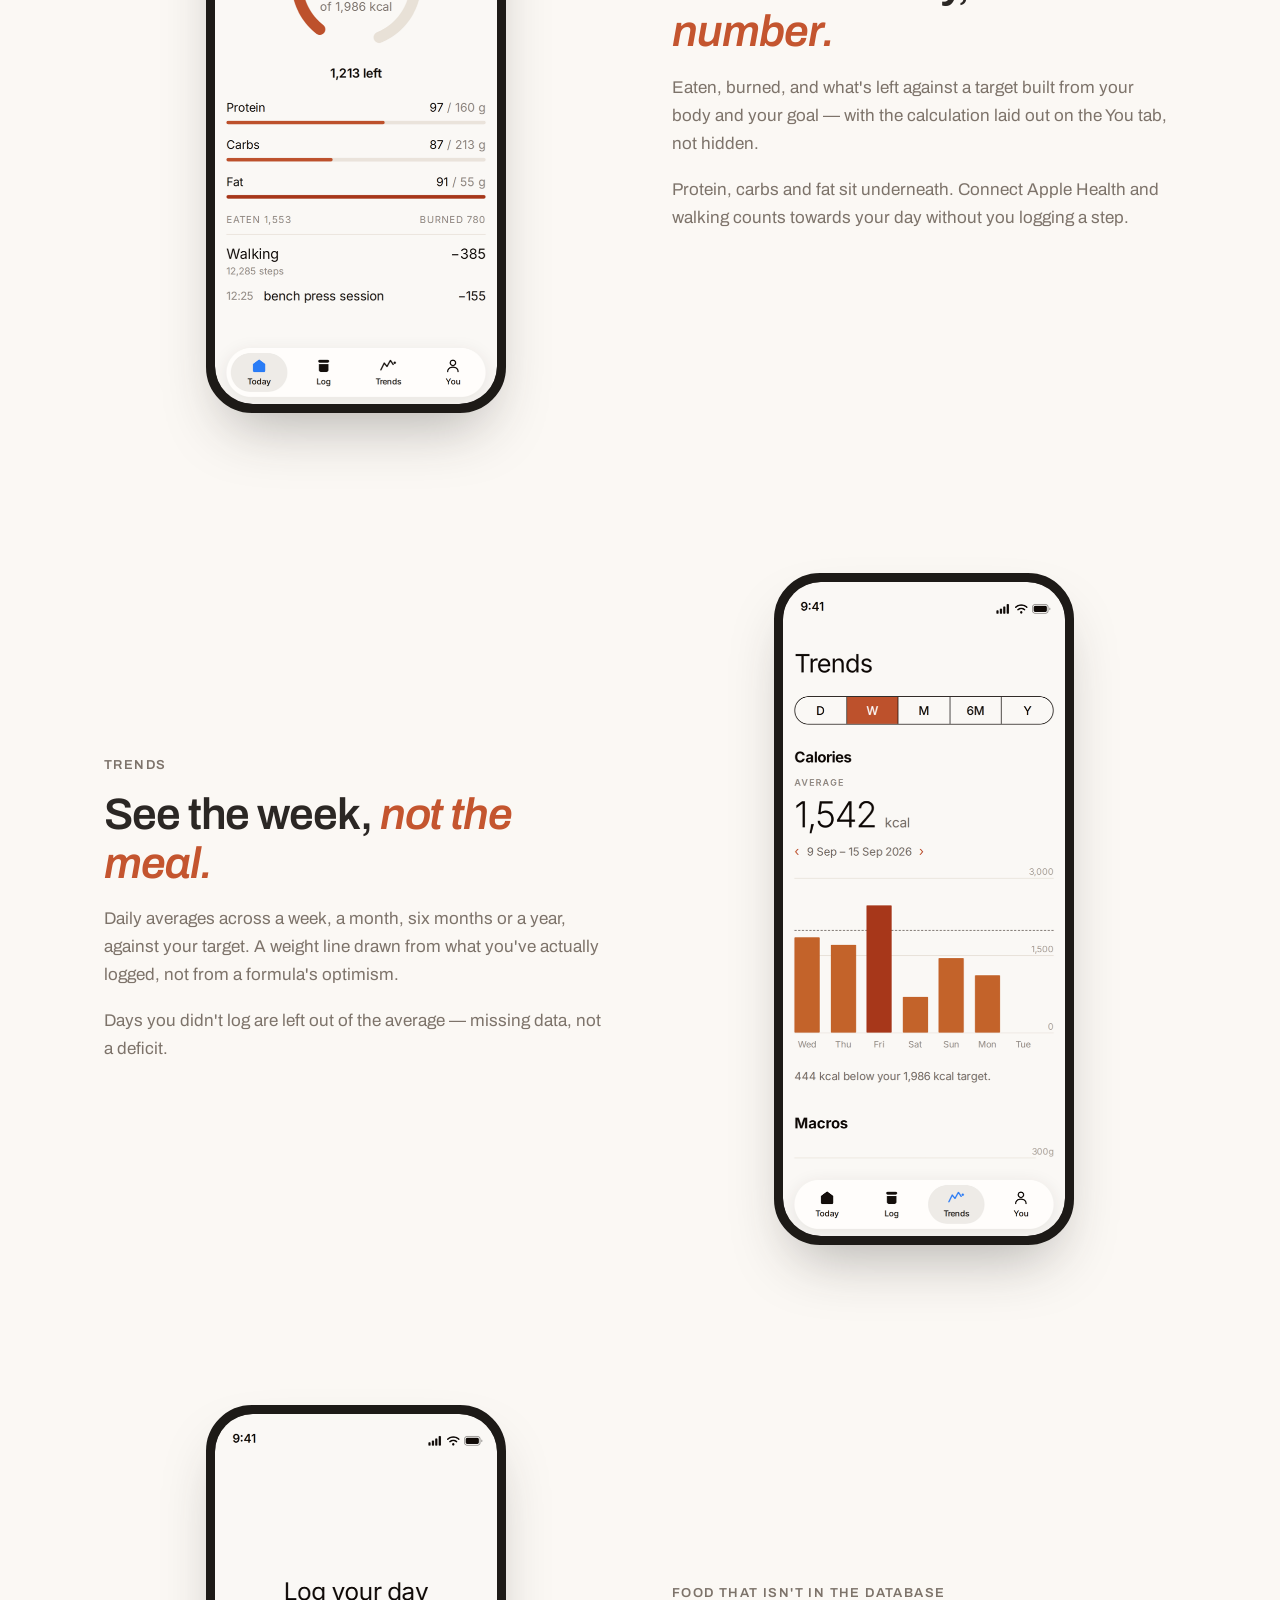
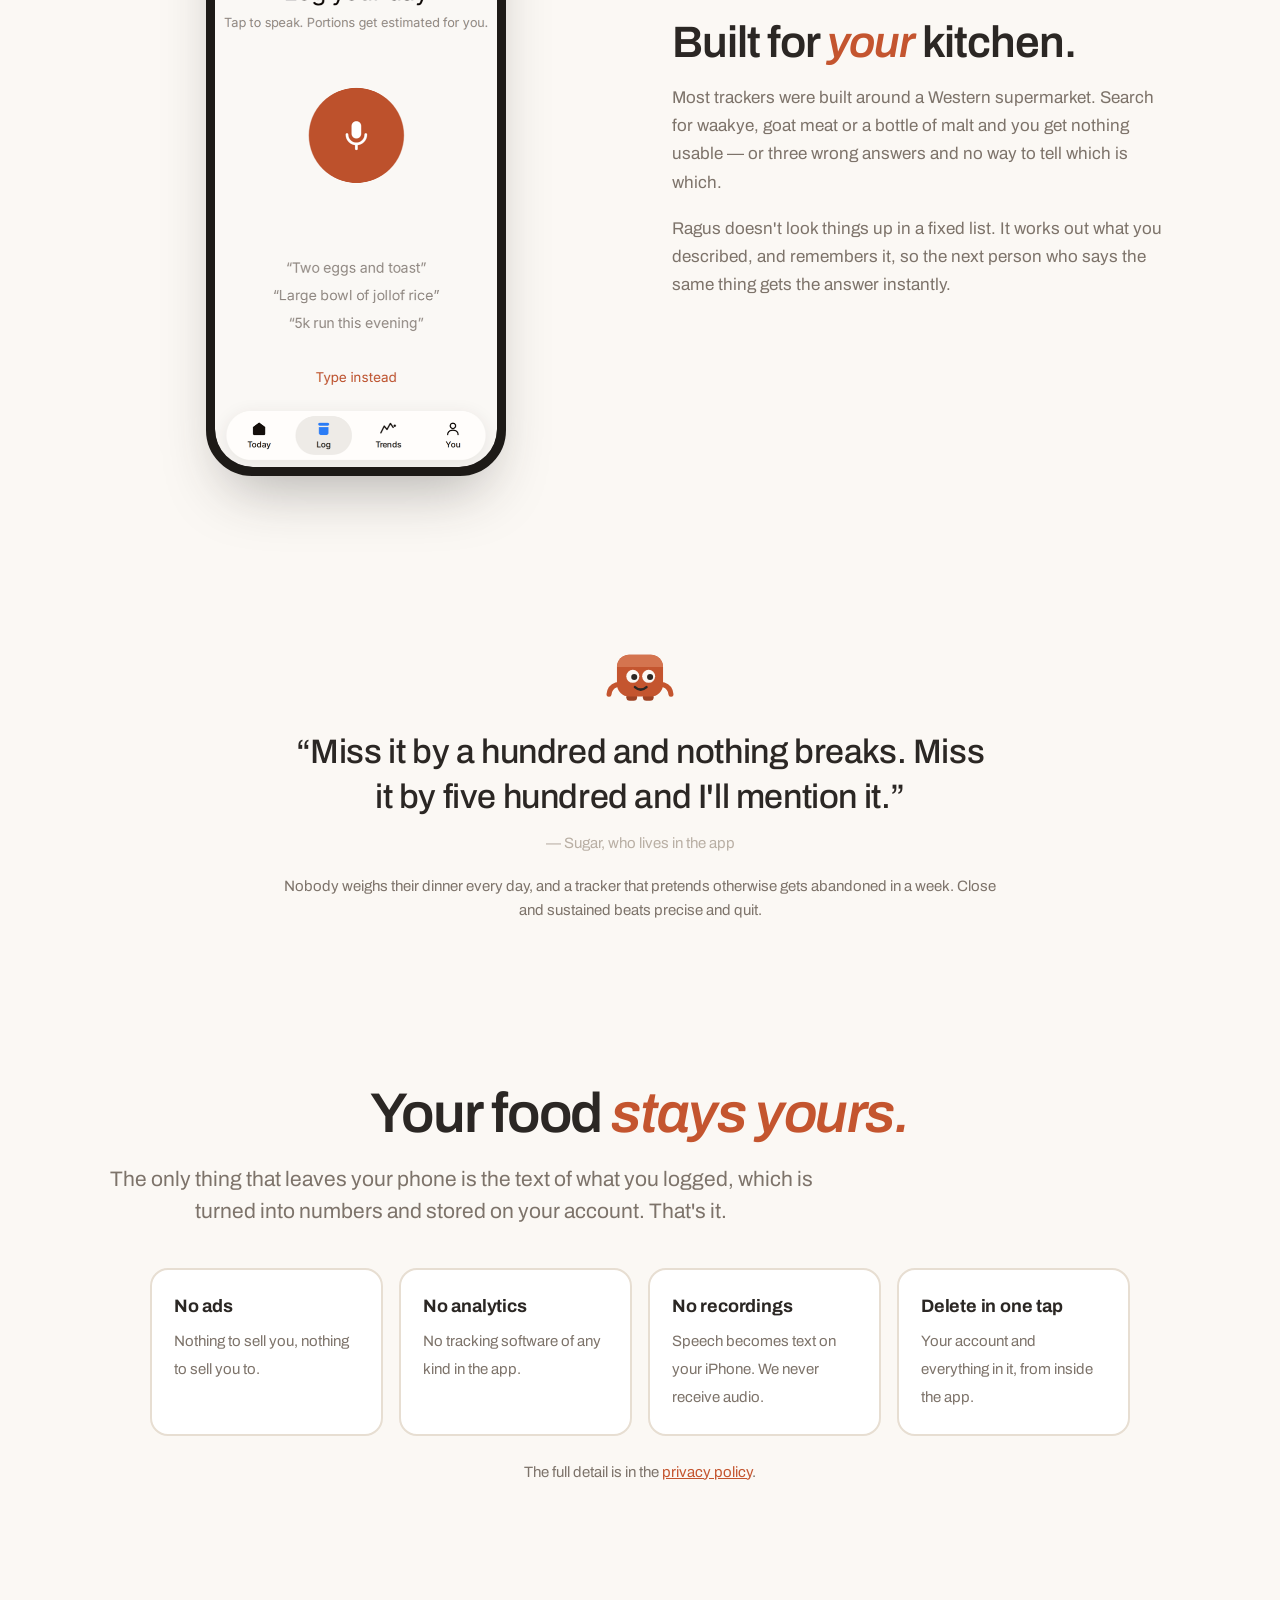
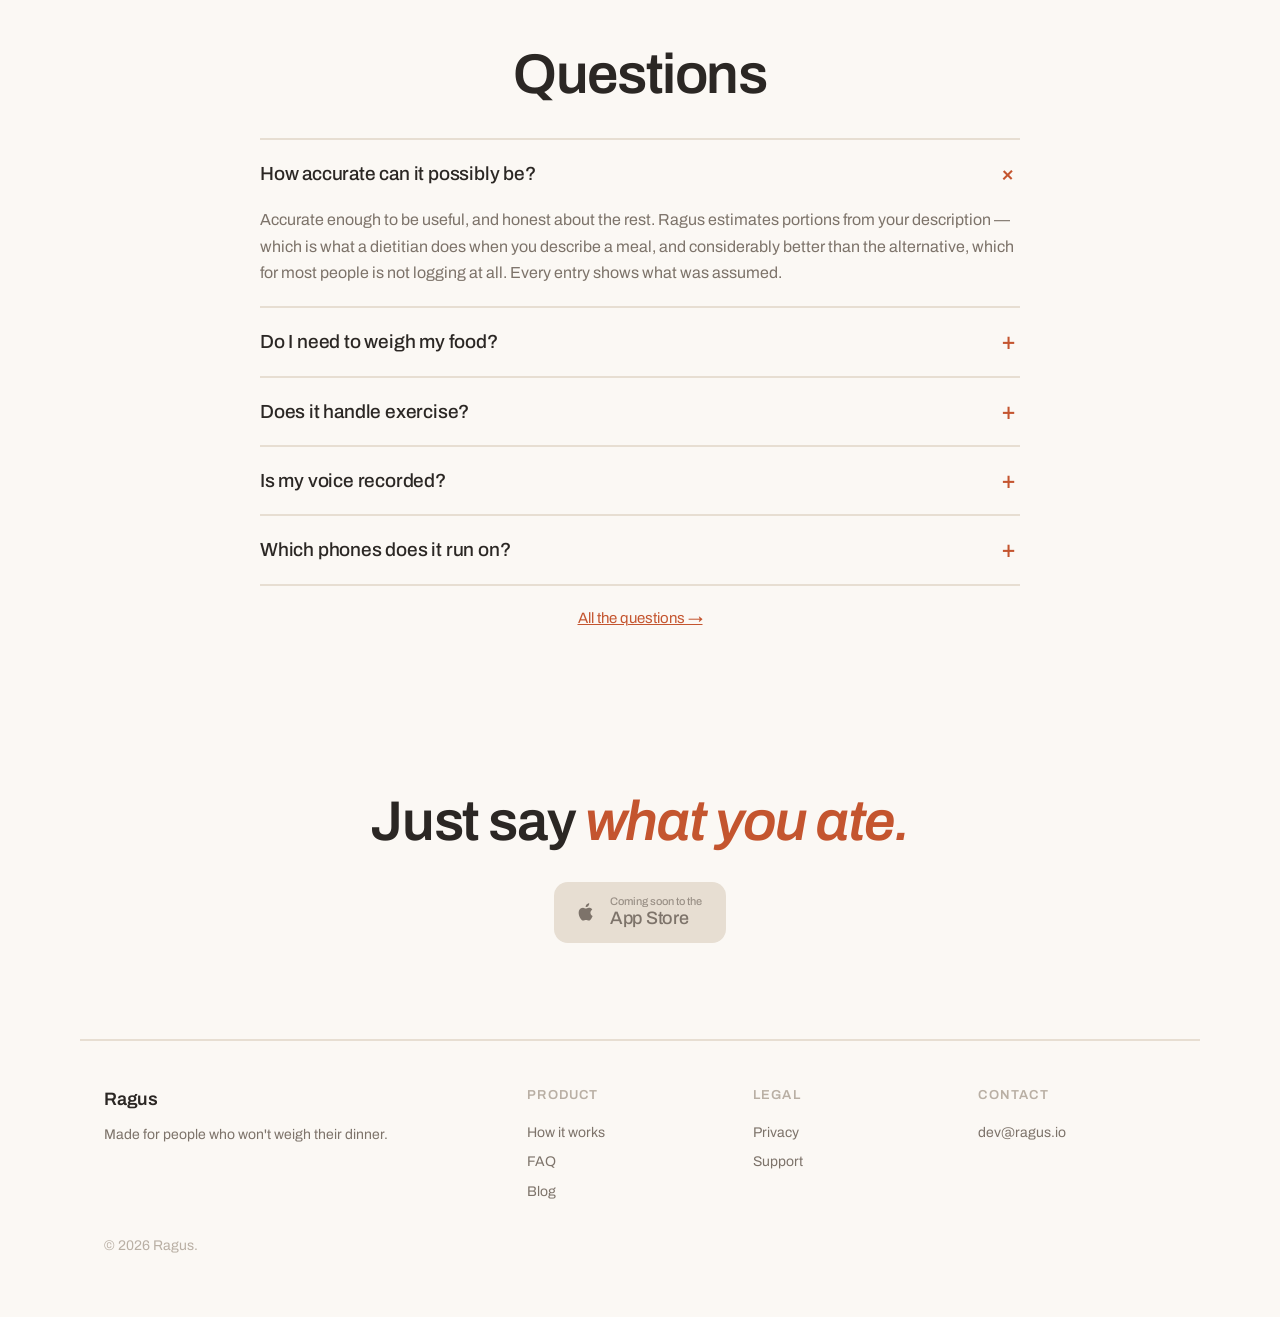
==== commit 55615216: "Split the hero: copy on the left, the product on the right The centred hero put the headline above a" ====
--- a/index.html
+++ b/index.html
@@ -5,10 +5,21 @@
 <meta name="viewport" content="width=device-width, initial-scale=1">
 <title>Ragus — Just say what you ate</title>
 <meta name="description" content="A calorie tracker you talk to. Describe your meal in your own words and Ragus turns it into calories, macros and burn. No searching, no barcodes, no scale on the kitchen counter.">
-<meta property="og:title" content="Ragus — Just say what you ate">
-<meta property="og:description" content="A calorie tracker you talk to. Describe your meal in your own words and Ragus works out the numbers.">
+<meta property="og:site_name" content="Ragus">
 <meta property="og:type" content="website">
 <meta property="og:url" content="https://ragus.io/">
+<meta property="og:title" content="Ragus — Just say what you ate">
+<meta property="og:description" content="A calorie tracker you talk to. Describe your meal in your own words and Ragus turns it into calories, macros and burn. No searching, no barcodes, no scale on the kitchen counter.">
+<meta property="og:image" content="https://ragus.io/og.png">
+<meta property="og:image:width" content="1200">
+<meta property="og:image:height" content="630">
+<meta property="og:image:alt" content="Ragus — Don't search. Just say it.">
+<meta name="twitter:card" content="summary_large_image">
+<meta name="twitter:title" content="Ragus — Just say what you ate">
+<meta name="twitter:description" content="A calorie tracker you talk to. Describe your meal in your own words and Ragus turns it into calories, macros and burn. No searching, no barcodes, no scale on the kitchen counter.">
+<meta name="twitter:image" content="https://ragus.io/og.png">
+<link rel="icon" href="favicon.png" type="image/png">
+<link rel="apple-touch-icon" href="apple-touch-icon.png">
 <link rel="preconnect" href="https://fonts.googleapis.com">
 <link rel="preconnect" href="https://fonts.gstatic.com" crossorigin>
 <link rel="stylesheet" href="https://fonts.googleapis.com/css2?family=Archivo:ital,wght@0,400;0,500;0,600;1,400;1,600&display=swap">
@@ -17,7 +28,7 @@
 <body class="landing">
 
 <nav class="nav container">
-  <a class="brand" href="index.html">
+  <a class="brand" href="/">
     <svg width="28" height="28" viewBox="0 0 100 100" fill="none" aria-hidden="true">
       <path d="M17 68 q-9 3 -10 13" stroke="#C4552F" stroke-width="7" stroke-linecap="round"/>
       <path d="M83 68 q9 3 10 13" stroke="#C4552F" stroke-width="7" stroke-linecap="round"/>
@@ -33,8 +44,8 @@
   </a>
   <div class="nav-links">
     <a href="#how">How it works</a>
-    <a href="faq.html">FAQ</a>
-    <a href="blog/index.html">Blog</a>
+    <a href="faq">FAQ</a>
+    <a href="blog/">Blog</a>
   </div>
   <!-- Live link goes here once the app is approved: remove aria-disabled,
        set href to the App Store URL and change the text to "Get the app". -->
@@ -42,46 +53,34 @@
 </nav>
 
 <header class="hero container">
-  <h1>Don't search.<br><em>Just say it.</em></h1>
-  <p class="lede">The calorie tracker you talk to. Describe your meal in your own words
-    and Ragus turns it into calories, macros and burn &mdash; portions estimated,
-    exercise subtracted, nothing looked up in a list.</p>
-  <div class="cta">
-    <a class="appstore" href="#" aria-disabled="true">
-      <svg width="24" height="24" viewBox="0 0 24 24" fill="currentColor" aria-hidden="true">
-        <path d="M16.4 12.8c0-2.2 1.8-3.3 1.9-3.4-1-1.5-2.6-1.7-3.2-1.7-1.4-.1-2.7.8-3.3.8-.7 0-1.7-.8-2.8-.8-1.5 0-2.8.8-3.6 2.1-1.5 2.6-.4 6.5 1.1 8.6.7 1 1.6 2.2 2.7 2.2 1.1 0 1.5-.7 2.8-.7s1.6.7 2.8.7c1.1 0 1.9-1 2.6-2.1.8-1.2 1.2-2.4 1.2-2.5-.1 0-2.2-.9-2.2-3.2zM14.3 5.9c.6-.7 1-1.7.9-2.7-.9 0-2 .6-2.6 1.3-.6.6-1.1 1.6-.9 2.6 1 .1 2-.5 2.6-1.2z"/>
-      </svg>
-      <span>
-        <span class="sub">Coming soon to the</span>
-        <span class="main">App Store</span>
-      </span>
-    </a>
-    <p class="cta-note">iPhone &middot; iOS 15.1 and later &middot; Free</p>
-  </div>
-
-  <!-- The whole product in one card: what you say, what you get. -->
-  <div class="demo" aria-label="Example: what you say and what Ragus records">
-    <div class="demo-in">
-      <span class="who"><span class="dot"></span>You say</span>
-      <p>&ldquo;Two boiled eggs, toast with butter and a large coffee.
-        Then a 5k run this evening.&rdquo;</p>
-    </div>
-    <div class="demo-arrow" aria-hidden="true">
-      <svg width="28" height="28" viewBox="0 0 24 24" fill="none" stroke="currentColor" stroke-width="2" stroke-linecap="round" stroke-linejoin="round"><path d="M5 12h14M13 6l6 6-6 6"/></svg>
-    </div>
-    <div class="demo-out">
-      <span class="who">Ragus records</span>
-      <ul>
-        <li><span>Boiled egg &times;2</span><b>140</b></li>
-        <li><span>Toast with butter</span><b>190</b></li>
-        <li><span>Large coffee</span><b>5</b></li>
-        <li class="burn"><span>5k run</span><b>&minus;310</b></li>
-      </ul>
-      <div class="net"><span>Net for the day</span><b>+25 kcal</b></div>
-    </div>
-  </div>
-  <p class="demo-note">One sentence. Four entries, portions estimated, the run given back.
-    You never opened a search box.</p>
+  <div class="hero-copy">
+    <span class="proof"><span class="dot"></span>Voice-first calorie tracking &middot; iPhone</span>
+    <h1>Meet Ragus<br>Track your calories<br>with <em>just your voice</em></h1>
+    <p class="lede">Say what you ate and what you did, in your own words. Ragus turns it
+      into calories, macros and burn &mdash; portions estimated, exercise subtracted.</p>
+    <div class="cta">
+      <a class="appstore" href="#" aria-disabled="true">
+        <svg width="24" height="24" viewBox="0 0 24 24" fill="currentColor" aria-hidden="true">
+          <path d="M16.4 12.8c0-2.2 1.8-3.3 1.9-3.4-1-1.5-2.6-1.7-3.2-1.7-1.4-.1-2.7.8-3.3.8-.7 0-1.7-.8-2.8-.8-1.5 0-2.8.8-3.6 2.1-1.5 2.6-.4 6.5 1.1 8.6.7 1 1.6 2.2 2.7 2.2 1.1 0 1.5-.7 2.8-.7s1.6.7 2.8.7c1.1 0 1.9-1 2.6-2.1.8-1.2 1.2-2.4 1.2-2.5-.1 0-2.2-.9-2.2-3.2zM14.3 5.9c.6-.7 1-1.7.9-2.7-.9 0-2 .6-2.6 1.3-.6.6-1.1 1.6-.9 2.6 1 .1 2-.5 2.6-1.2z"/>
+        </svg>
+        <span>
+          <span class="sub">Coming soon to the</span>
+          <span class="main">App Store</span>
+        </span>
+      </a>
+      <p class="cta-note">iOS 15.1 and later &middot; Free</p>
+    </div>
+  </div>
+
+  <!-- Input on the left phone, output on the right: the product in one look. -->
+  <div class="hero-phones" aria-label="Ragus listening, and the itemised day it produces">
+    <figure class="phone p1"><img src="img/listening.png" alt="The Log screen listening as you describe a meal" fetchpriority="high"></figure>
+    <svg class="arrow" viewBox="0 0 120 80" fill="none" stroke="currentColor" stroke-width="3" stroke-linecap="round" stroke-linejoin="round" aria-hidden="true">
+      <path d="M6 14 C 30 6, 44 30, 36 48 C 30 62, 12 58, 18 44 C 26 28, 70 40, 108 60"/>
+      <path d="M96 64 L 109 60 L 102 49"/>
+    </svg>
+    <figure class="phone p2"><img src="img/detail.png" alt="The day itemised: each meal and workout with its calories and the assumption behind it" fetchpriority="high"></figure>
+  </div>
 </header>
 
 <!-- Honest social proof: the food, not the logos. -->
@@ -265,7 +264,7 @@
       <p>iPhone, iOS 15.1 and later. Android isn't available yet.</p>
     </details>
   </div>
-  <p class="fine center"><a href="faq.html">All the questions &rarr;</a></p>
+  <p class="fine center"><a href="faq">All the questions &rarr;</a></p>
 </section>
 
 <section class="final container">
@@ -292,8 +291,8 @@
     <div>
       <h4>Product</h4>
       <a href="#how">How it works</a>
-      <a href="faq.html">FAQ</a>
-      <a href="blog/index.html">Blog</a>
+      <a href="faq">FAQ</a>
+      <a href="blog/">Blog</a>
     </div>
     <div>
       <h4>Legal</h4>
--- a/styles.css
+++ b/styles.css
@@ -31,14 +31,6 @@
   -webkit-font-smoothing: antialiased;
 }
 
-/* The landing page gets a faint warm wash behind the hero, the way the
-   reference site fades from tinted to white. */
-body.landing {
-  background:
-    radial-gradient(900px 520px at 50% -80px, #F1E4DA 0%, rgba(241, 228, 218, 0) 70%),
-    var(--bg);
-}
-
 a { color: var(--accent); }
 
 img { max-width: 100%; display: block; }
@@ -179,9 +171,79 @@
 
 /* ----------------------------------------------------------------- hero */
 
-.hero { padding: 88px 24px 40px; text-align: center; }
-
-.hero .lede { margin-left: auto; margin-right: auto; }
+/* Copy on the left, two tilted phones on the right: what you say, what you
+   get. Stacks and centres below 900px. */
+.hero {
+  display: grid;
+  gap: 40px;
+  align-items: center;
+  padding: 56px 24px 24px;
+  text-align: center;
+}
+
+@media (min-width: 900px) {
+  .hero { grid-template-columns: 1.05fr 1fr; gap: 48px; padding-top: 48px; text-align: left; }
+  .hero .cta { align-items: flex-start; }
+  .hero .lede { margin-left: 0; }
+}
+
+.hero .lede { margin: 0 auto 30px; max-width: 30em; }
+
+.hero h1 { font-size: clamp(40px, 5.6vw, 64px); line-height: 1.06; }
+
+/* The line above the headline, where the reference has a rating. Ragus has
+   no ratings yet, so it says what the product is instead of how loved it is. */
+.proof {
+  display: inline-flex;
+  align-items: center;
+  gap: 9px;
+  border: 2px solid var(--rule);
+  background: var(--card);
+  border-radius: 999px;
+  padding: 7px 14px 7px 12px;
+  font-size: 14px;
+  font-weight: 500;
+  color: var(--muted);
+  margin-bottom: 22px;
+}
+
+.hero-phones {
+  position: relative;
+  height: 560px;
+  max-width: 520px;
+  width: 100%;
+  margin: 0 auto;
+}
+
+.hero-phones .phone {
+  position: absolute;
+  width: 228px;
+  border-width: 8px;
+  border-radius: 42px;
+}
+
+.hero-phones .phone img { border-radius: 34px; }
+
+.hero-phones .p1 { left: 0; top: 64px; transform: rotate(-7deg); z-index: 1; }
+.hero-phones .p2 { right: 0; top: 0; transform: rotate(6deg); z-index: 1; }
+
+.hero-phones .arrow {
+  position: absolute;
+  left: 50%;
+  top: 42%;
+  width: 84px;
+  color: var(--ink);
+  z-index: 3;
+  transform: translateX(-50%) rotate(-12deg);
+}
+
+@media (max-width: 560px) {
+  .hero-phones { height: 440px; }
+  .hero-phones .phone { width: 176px; border-width: 7px; border-radius: 34px; }
+  .hero-phones .phone img { border-radius: 27px; }
+  .hero-phones .p1 { top: 50px; }
+  .hero-phones .arrow { width: 60px; top: 40%; }
+}
 
 /* ------------------------------------------------------------- download */
 
@@ -212,36 +274,6 @@
 
 .cta-note { font-size: 14px; color: var(--faint); margin: 0; }
 
-/* -------------------------------------------------------------- the demo */
-
-/* What you say on the left, what you get on the right. The card is the
-   product's whole argument in one glance, so it sits under the hero. */
-.demo {
-  display: grid;
-  grid-template-columns: 1fr auto 1fr;
-  align-items: stretch;
-  gap: 18px;
-  max-width: 900px;
-  margin: 56px auto 0;
-  text-align: left;
-}
-
-.demo-in, .demo-out {
-  background: var(--card);
-  border: 2px solid var(--rule);
-  border-radius: 20px;
-  padding: 22px 24px;
-}
-
-.demo-in p {
-  font-size: clamp(19px, 2.2vw, 23px);
-  line-height: 1.45;
-  letter-spacing: -0.2px;
-  margin: 0;
-}
-
-.demo-arrow { display: flex; align-items: center; color: var(--accent); }
-
 .who {
   display: flex;
   align-items: center;
@@ -254,50 +286,18 @@
   margin-bottom: 12px;
 }
 
-/* A recording light, so the left card reads as speech. */
-.who .dot {
+/* A recording light. */
+.dot {
   width: 9px; height: 9px; border-radius: 50%;
   background: var(--accent);
   box-shadow: 0 0 0 0 rgba(196, 85, 47, 0.5);
   animation: pulse 1.8s ease-out infinite;
+  flex: none;
 }
 
 @keyframes pulse {
   0%   { box-shadow: 0 0 0 0 rgba(196, 85, 47, 0.45); }
   100% { box-shadow: 0 0 0 10px rgba(196, 85, 47, 0); }
-}
-
-.demo-out ul { list-style: none; margin: 0; padding: 0; }
-
-.demo-out li {
-  display: flex;
-  justify-content: space-between;
-  gap: 16px;
-  padding: 9px 0;
-  border-bottom: 1px solid var(--rule);
-  font-size: 16px;
-}
-
-.demo-out li b { font-weight: 600; font-variant-numeric: tabular-nums; }
-.demo-out li.burn b { color: var(--accent); }
-
-.demo-out .net {
-  display: flex;
-  justify-content: space-between;
-  padding-top: 12px;
-  font-size: 13px;
-  letter-spacing: 1px;
-  text-transform: uppercase;
-  color: var(--muted);
-}
-
-.demo-out .net b { color: var(--ink); font-size: 16px; letter-spacing: 0; text-transform: none; }
-
-.demo-note { text-align: center; color: var(--muted); font-size: 16px; margin: 20px auto 0; max-width: 34em; }
-
-@media (max-width: 720px) {
-  .demo { grid-template-columns: 1fr; gap: 10px; }
-  .demo-arrow { justify-content: center; transform: rotate(90deg); }
 }
 
 /* ------------------------------------------------------------ sections */
@@ -341,7 +341,7 @@
 @media (prefers-reduced-motion: reduce) {
   .track { animation: none; flex-wrap: wrap; width: auto; justify-content: center; padding: 0 24px; }
   .marquee { mask-image: none; -webkit-mask-image: none; }
-  .who .dot { animation: none; }
+  .dot { animation: none; }
 }
 
 /* ------------------------------------------------------------- compare */
@@ -578,11 +578,6 @@
     --bg: #1B1815;
     --card: #221E1A;
   }
-  body.landing {
-    background:
-      radial-gradient(900px 520px at 50% -80px, #2A211B 0%, rgba(42, 33, 27, 0) 70%),
-      var(--bg);
-  }
   .appstore, .pill { background: var(--accent); color: #1B1815; }
   .appstore[aria-disabled="true"], .pill[aria-disabled="true"] { background: var(--rule); color: var(--faint); }
   .phone { border-color: #0E0C0B; background: #0E0C0B; box-shadow: 0 30px 60px -20px rgba(0, 0, 0, 0.6); }
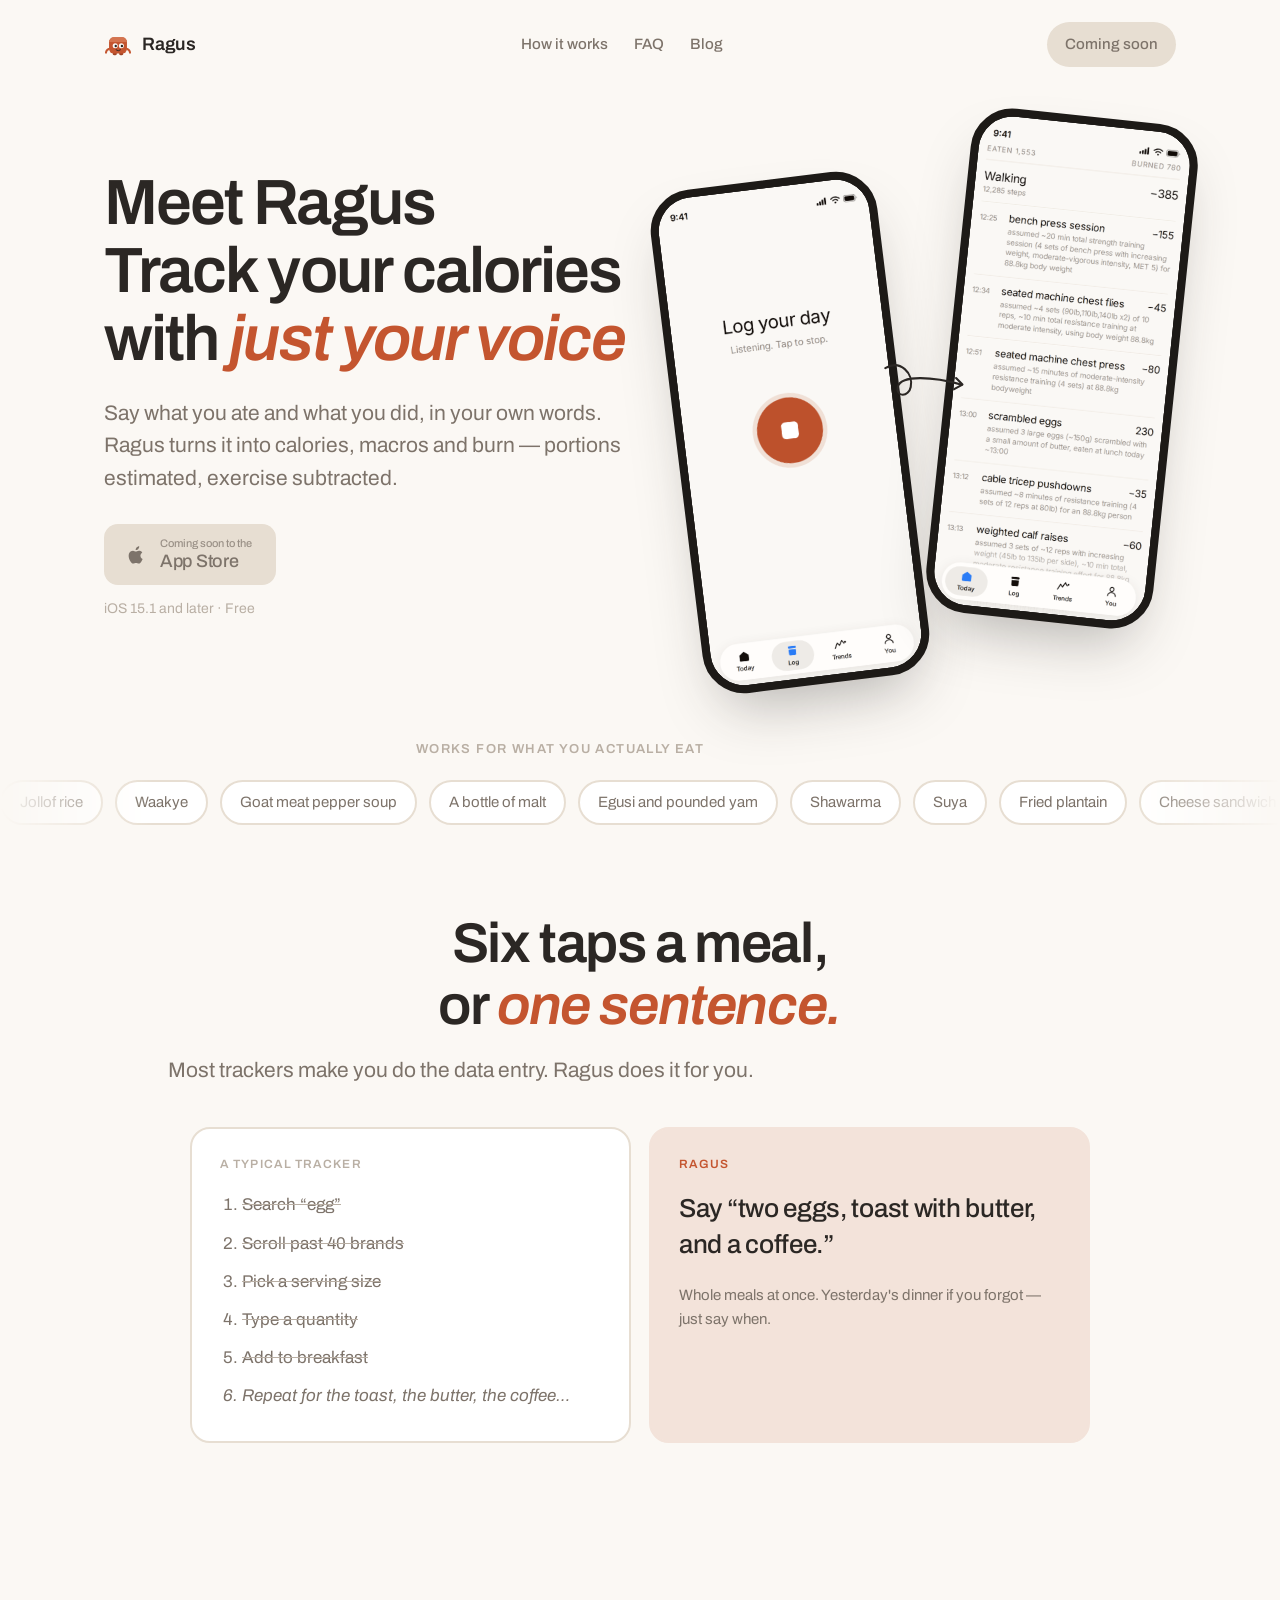
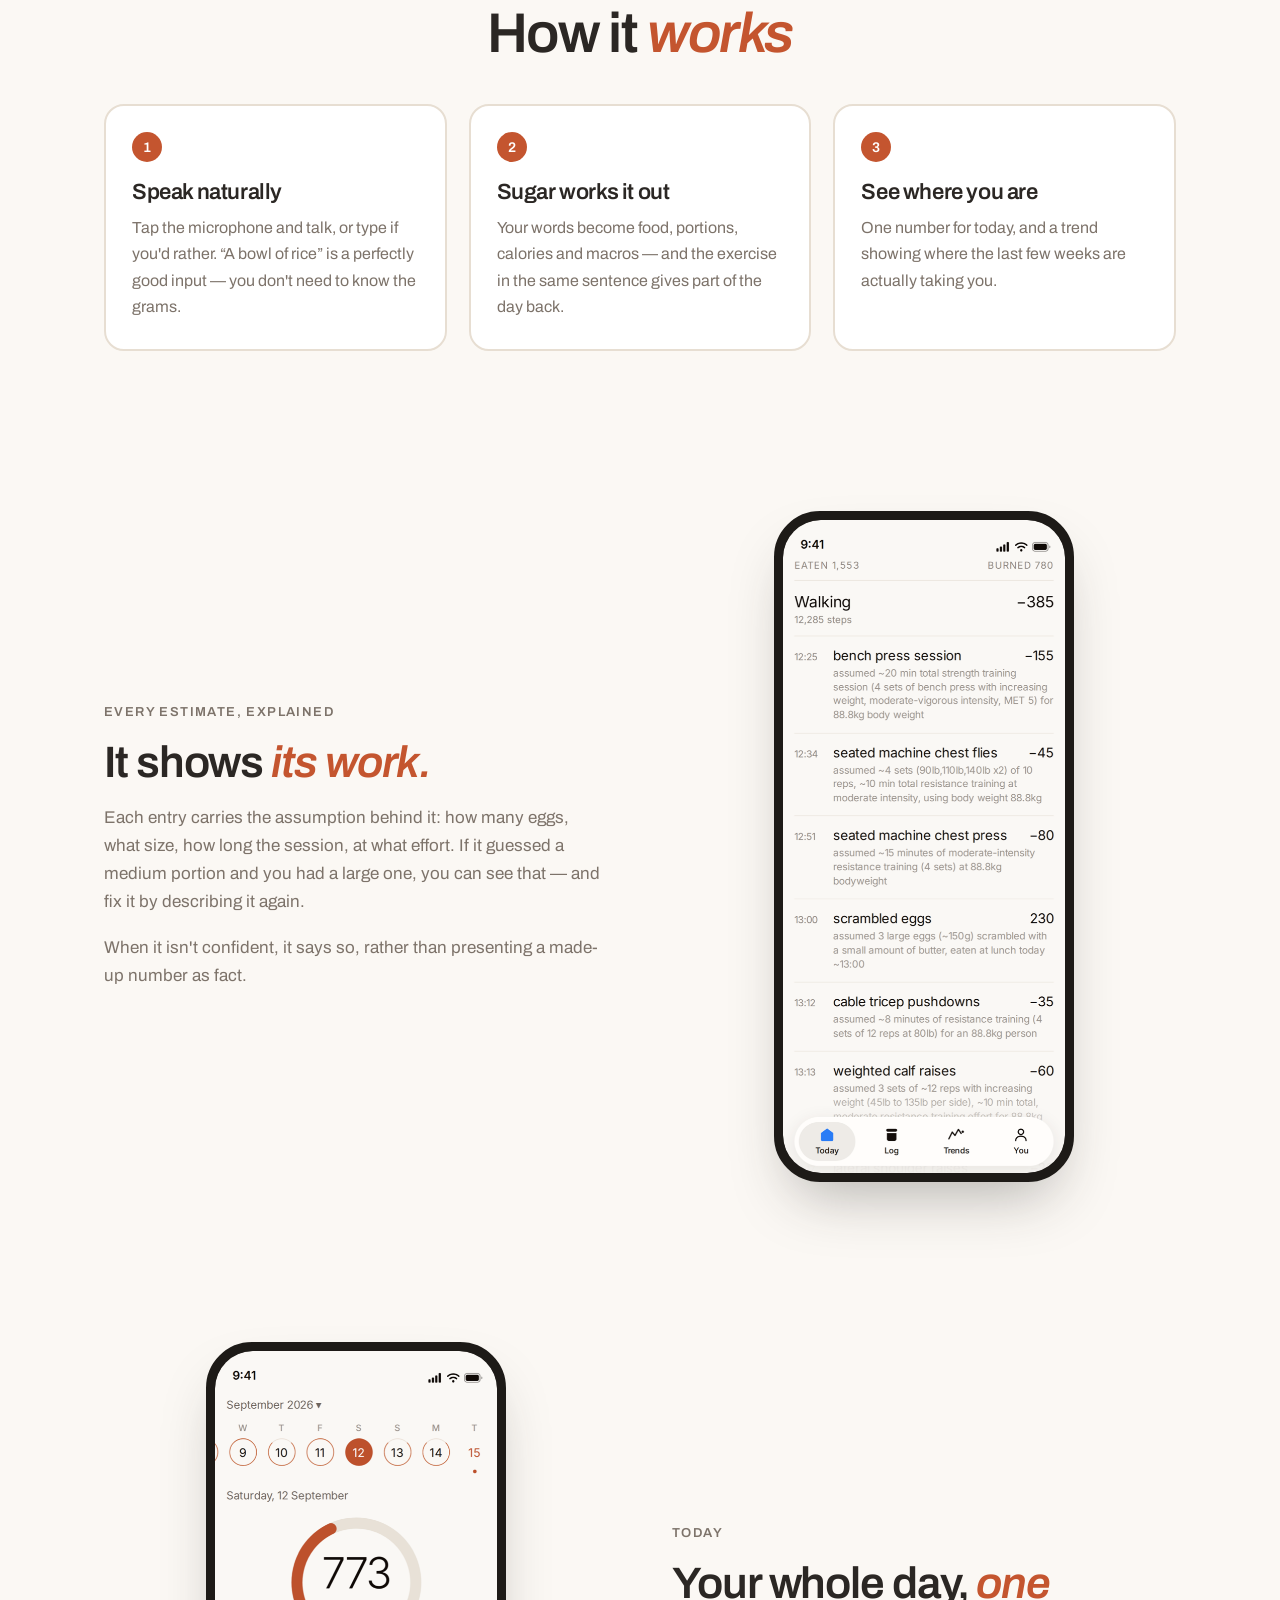
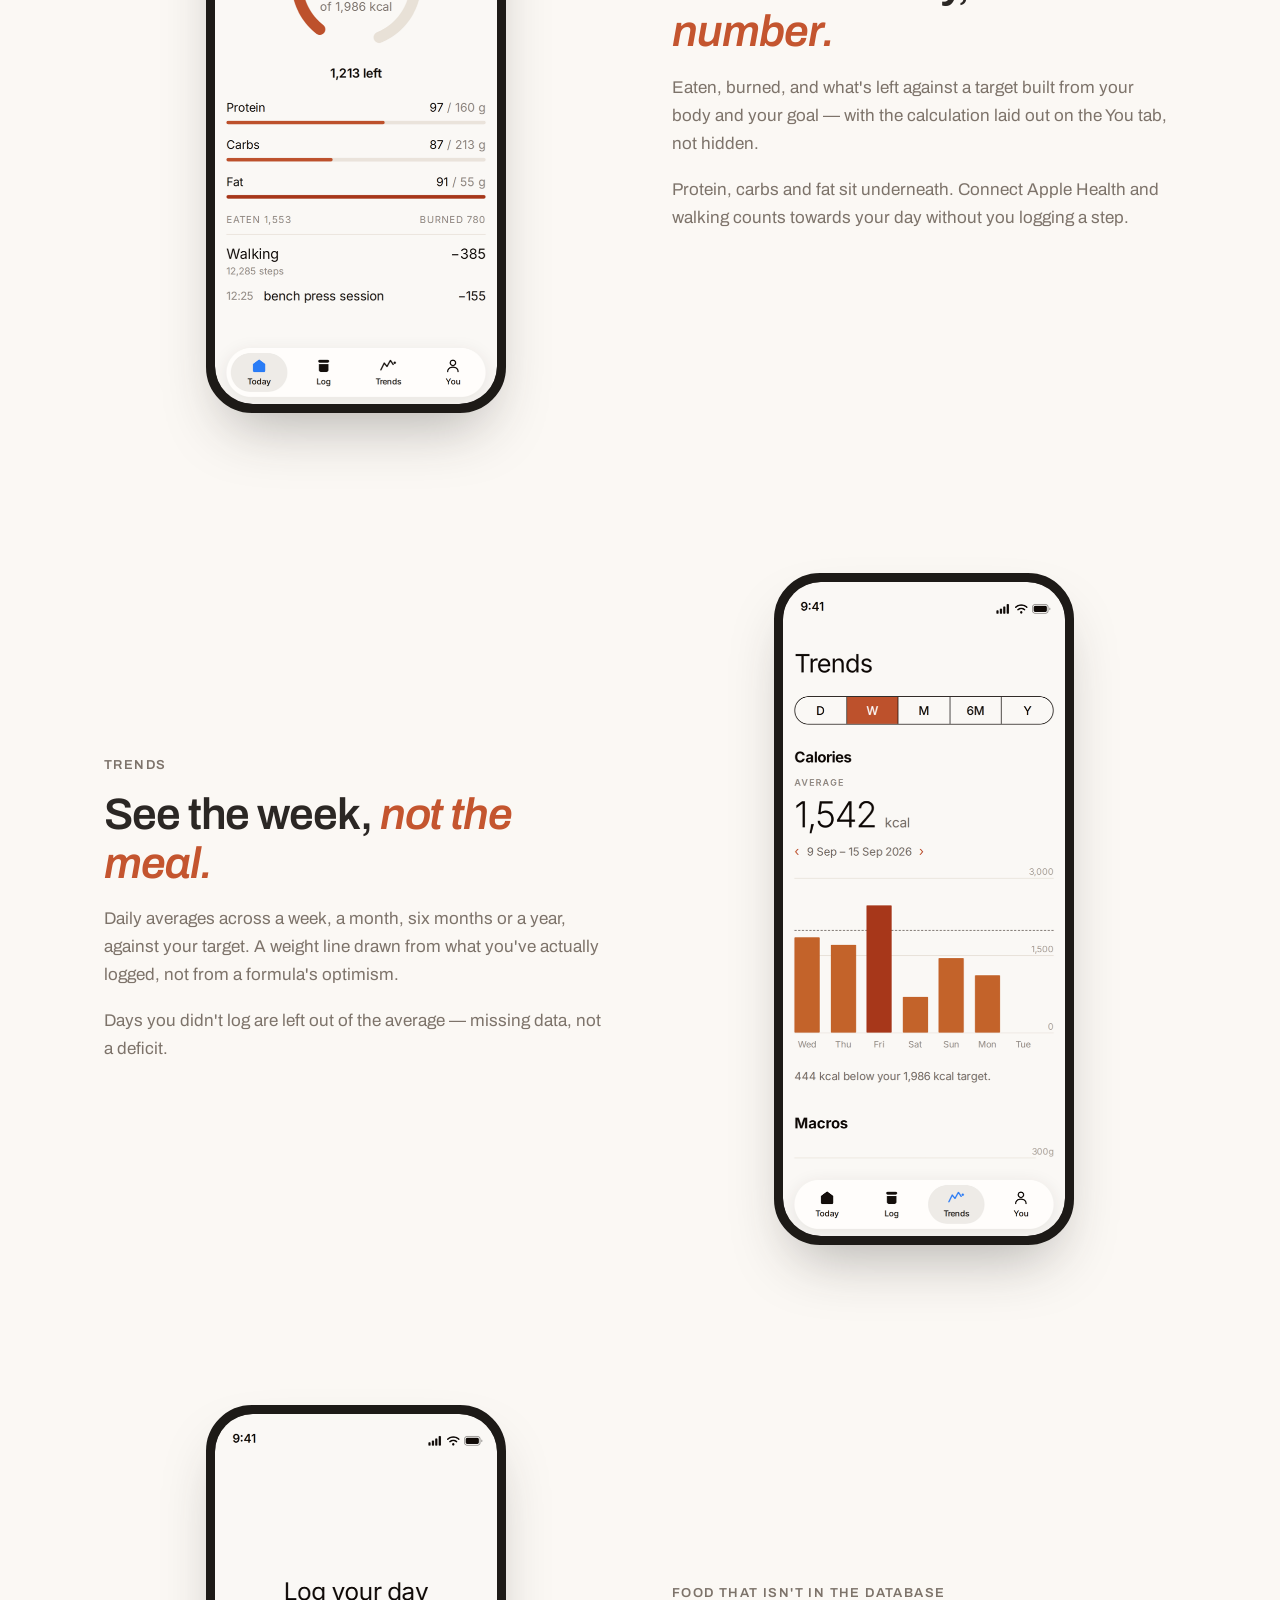
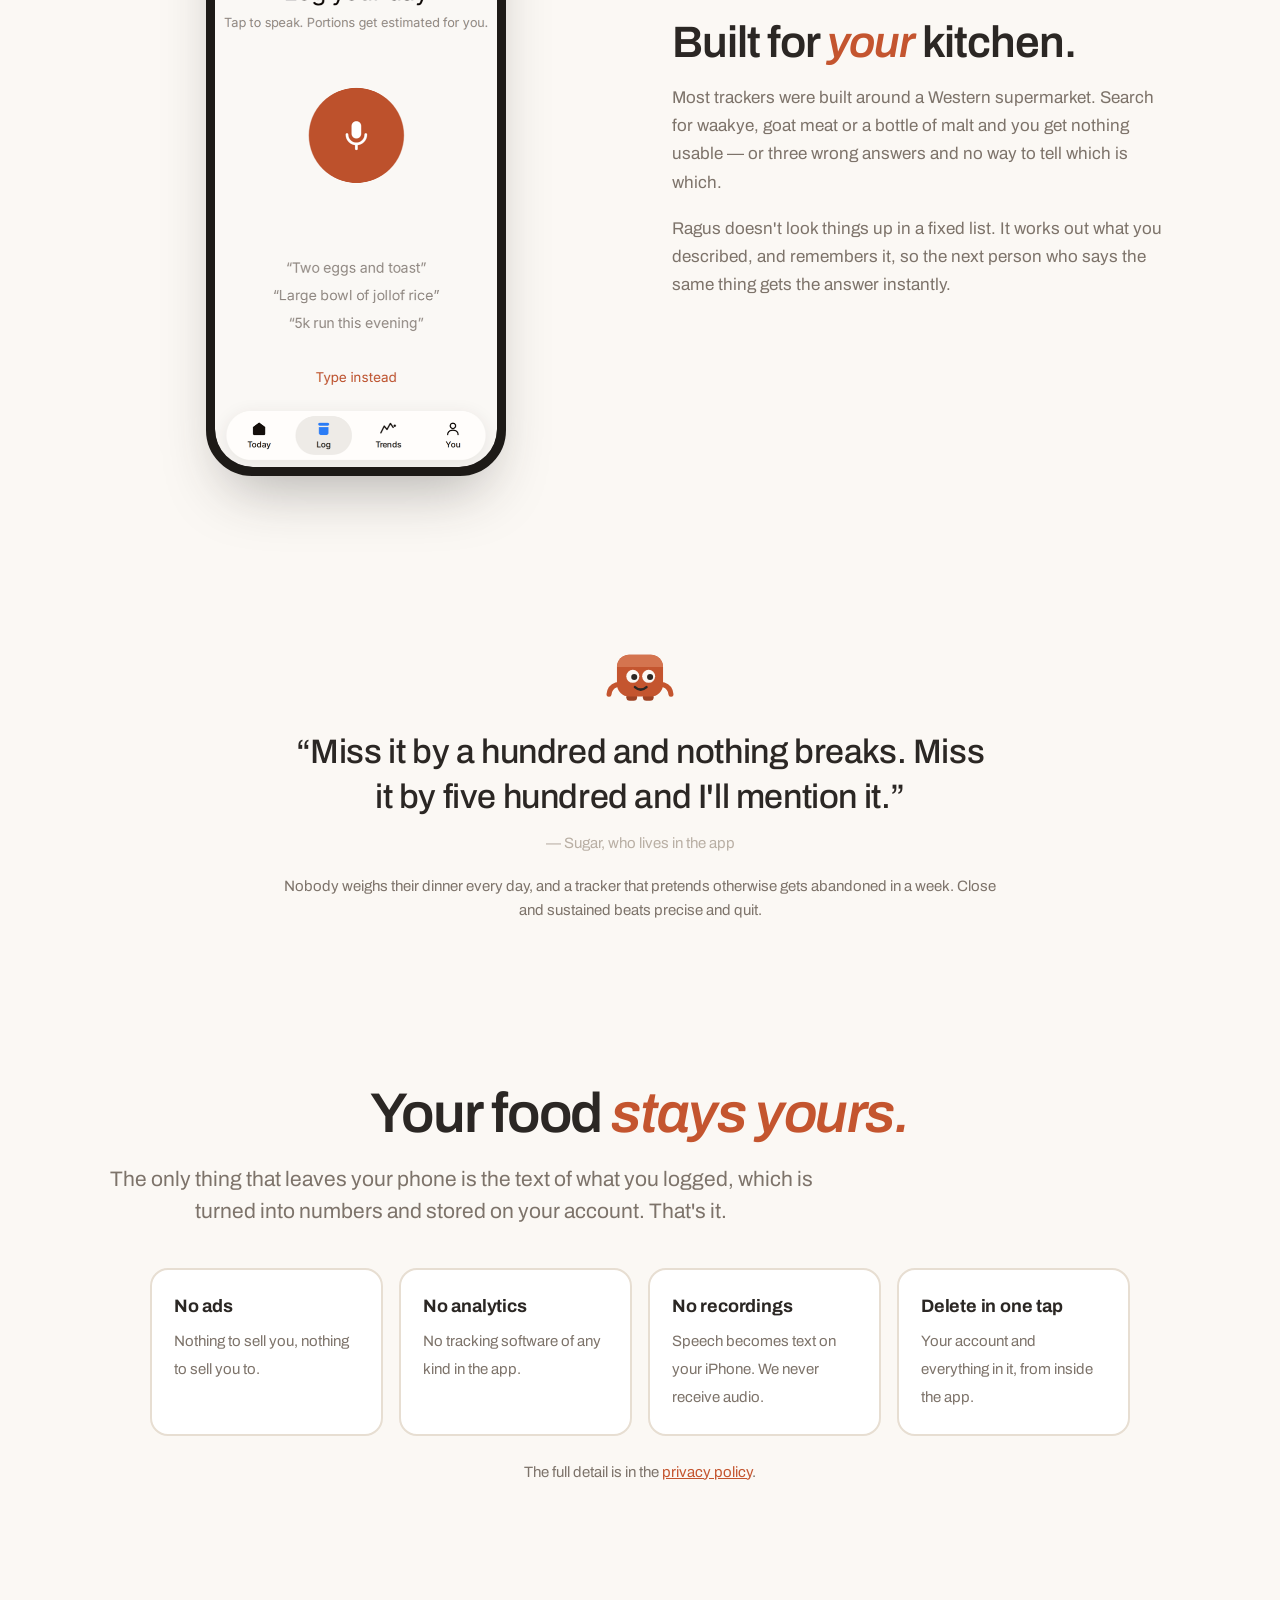
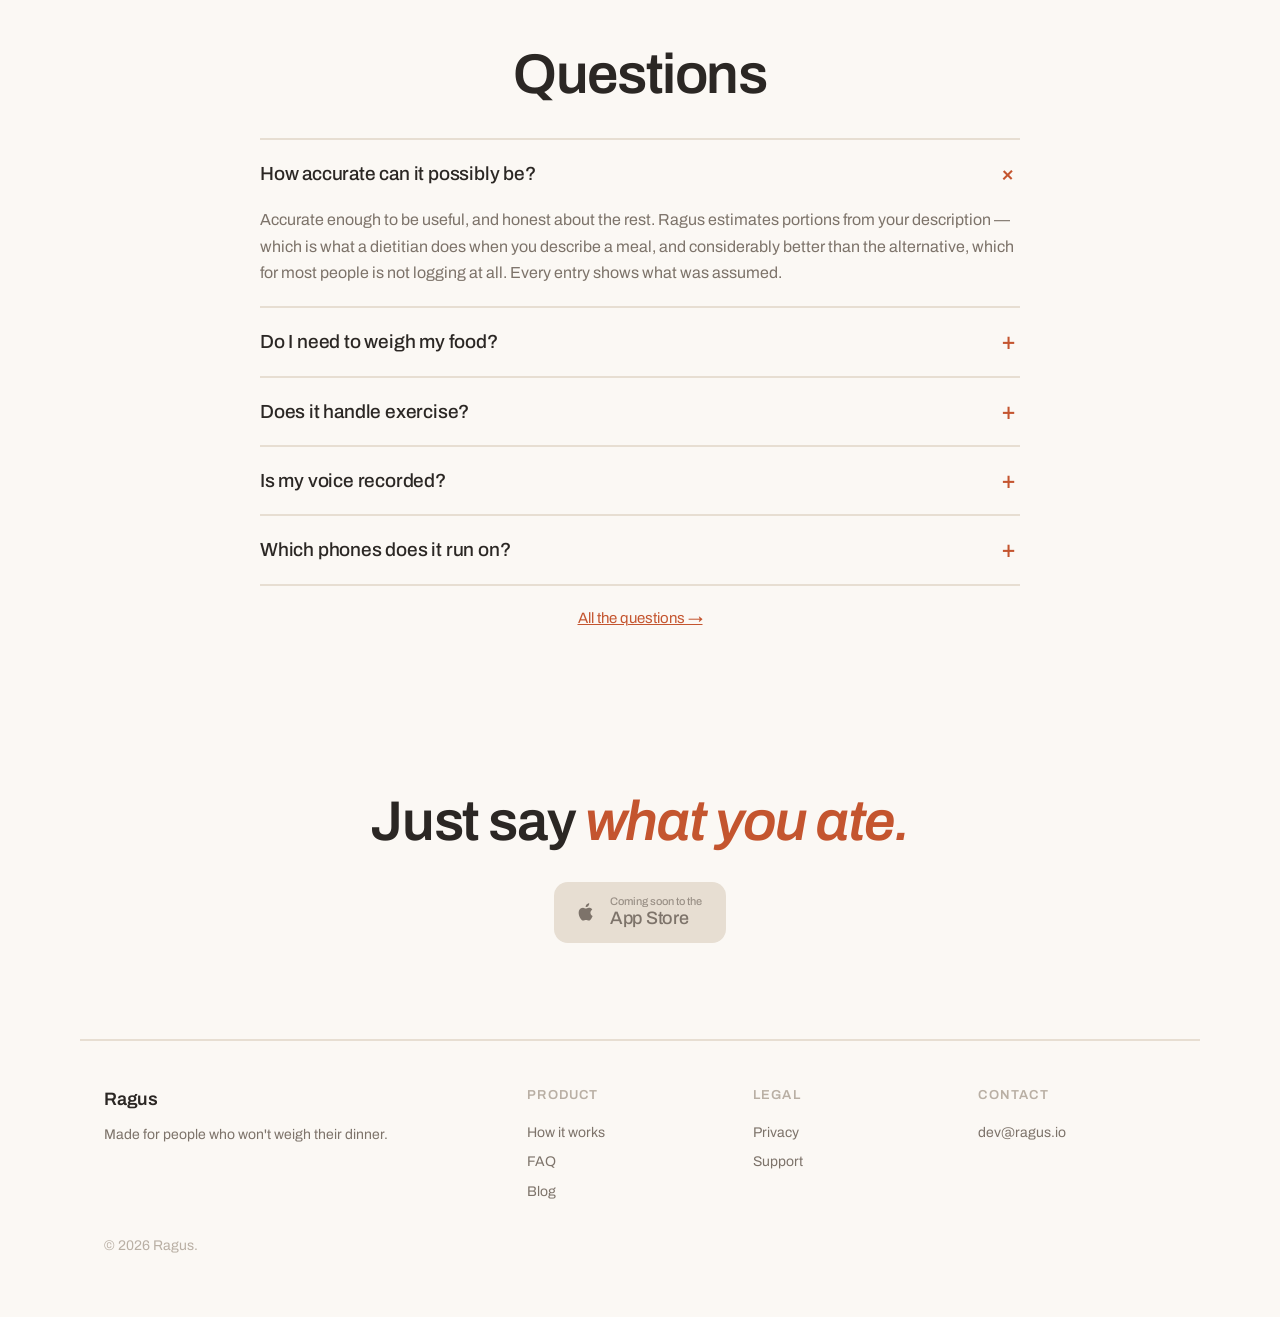
==== commit 0d28e589: "Drop the pill above the hero headline Co-Authored-By: Claude Opus 5 <noreply@anthropic.com>" ====
--- a/index.html
+++ b/index.html
@@ -54,7 +54,6 @@
 
 <header class="hero container">
   <div class="hero-copy">
-    <span class="proof"><span class="dot"></span>Voice-first calorie tracking &middot; iPhone</span>
     <h1>Meet Ragus<br>Track your calories<br>with <em>just your voice</em></h1>
     <p class="lede">Say what you ate and what you did, in your own words. Ragus turns it
       into calories, macros and burn &mdash; portions estimated, exercise subtracted.</p>
--- a/styles.css
+++ b/styles.css
@@ -190,22 +190,6 @@
 .hero .lede { margin: 0 auto 30px; max-width: 30em; }
 
 .hero h1 { font-size: clamp(40px, 5.6vw, 64px); line-height: 1.06; }
-
-/* The line above the headline, where the reference has a rating. Ragus has
-   no ratings yet, so it says what the product is instead of how loved it is. */
-.proof {
-  display: inline-flex;
-  align-items: center;
-  gap: 9px;
-  border: 2px solid var(--rule);
-  background: var(--card);
-  border-radius: 999px;
-  padding: 7px 14px 7px 12px;
-  font-size: 14px;
-  font-weight: 500;
-  color: var(--muted);
-  margin-bottom: 22px;
-}
 
 .hero-phones {
   position: relative;
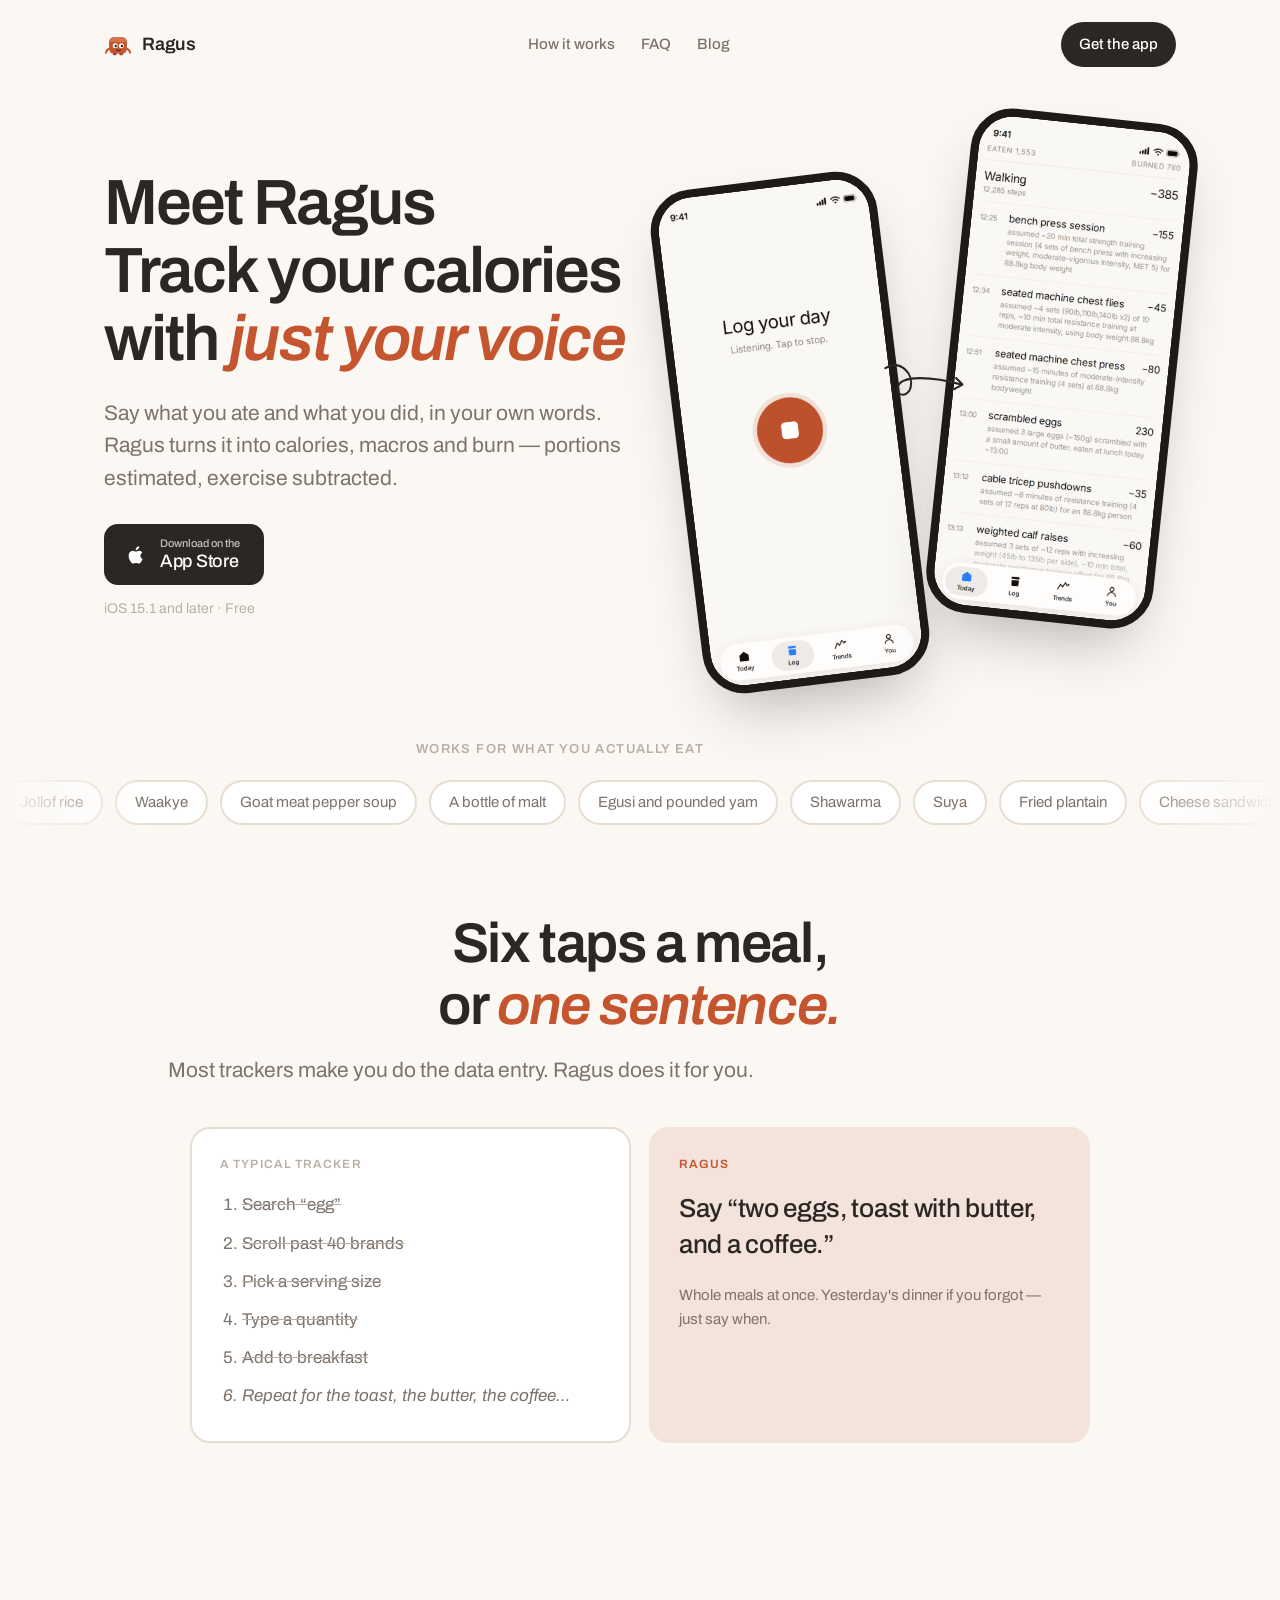
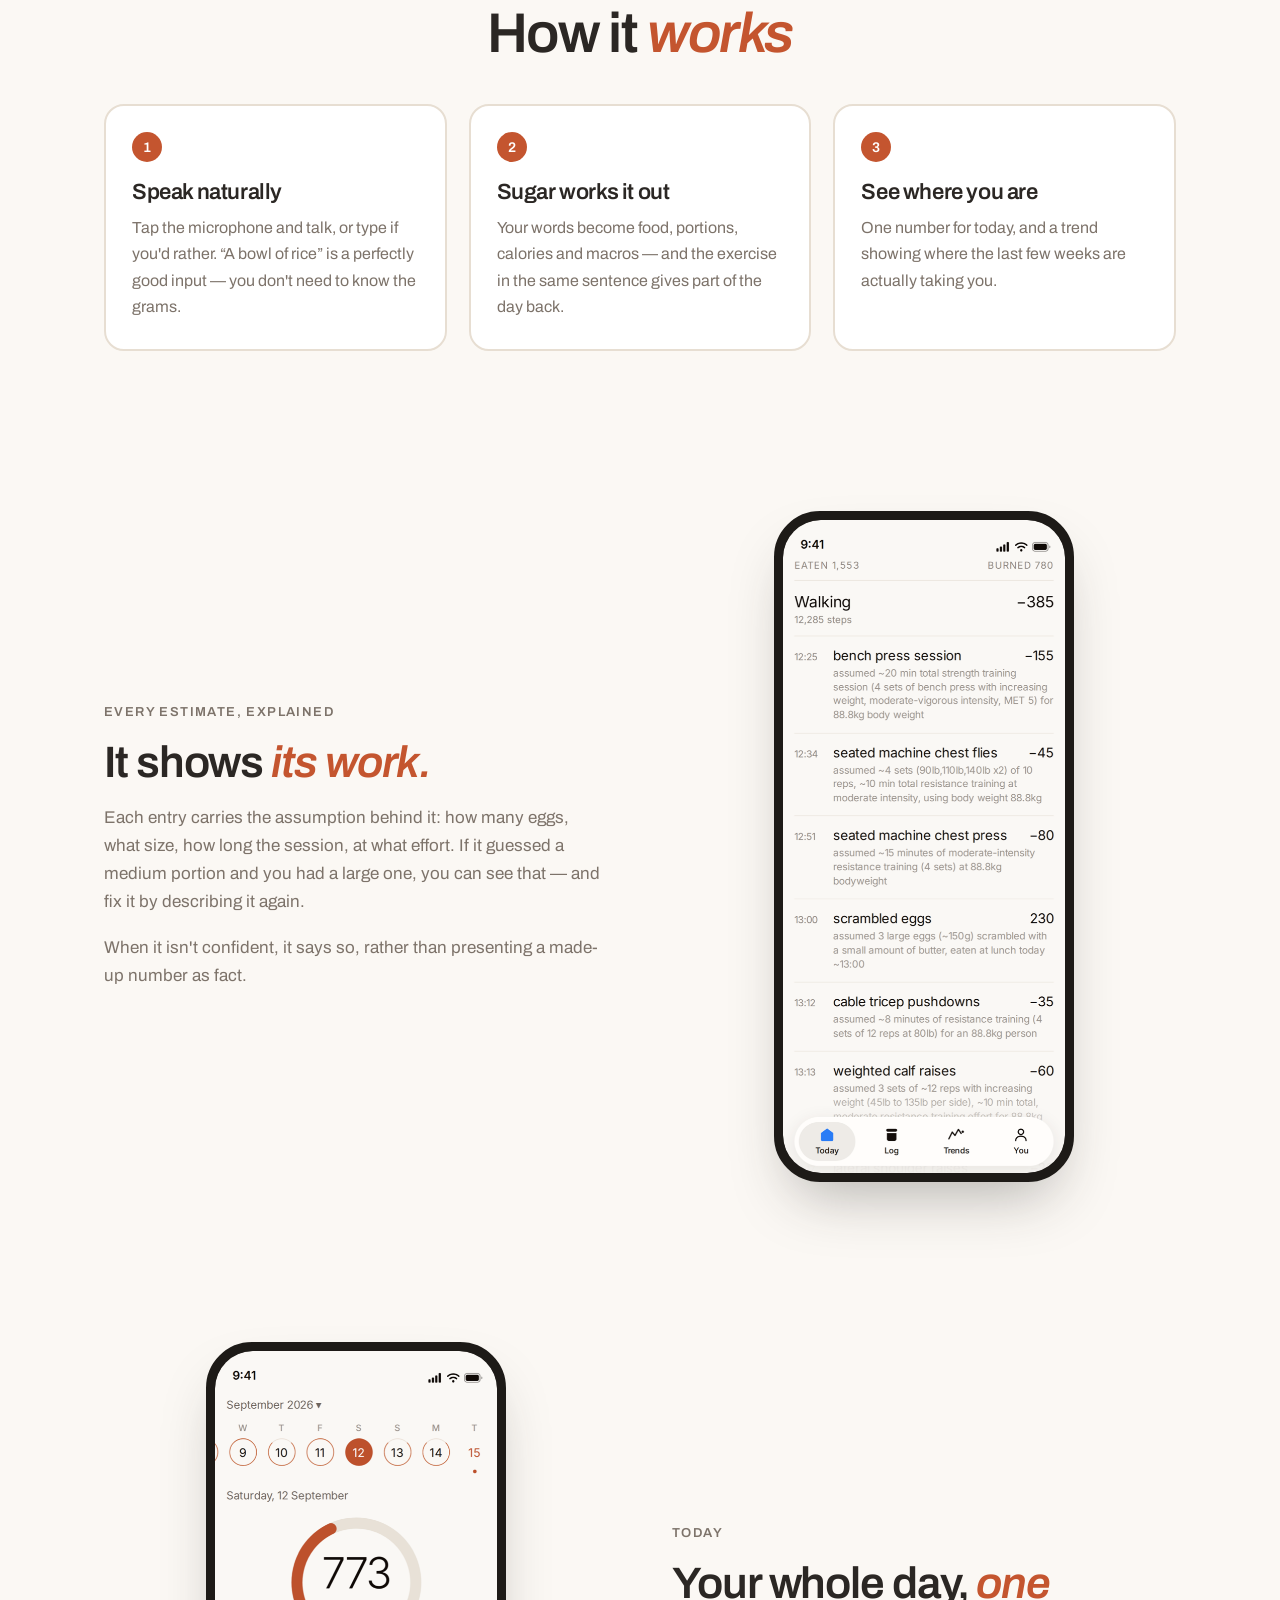
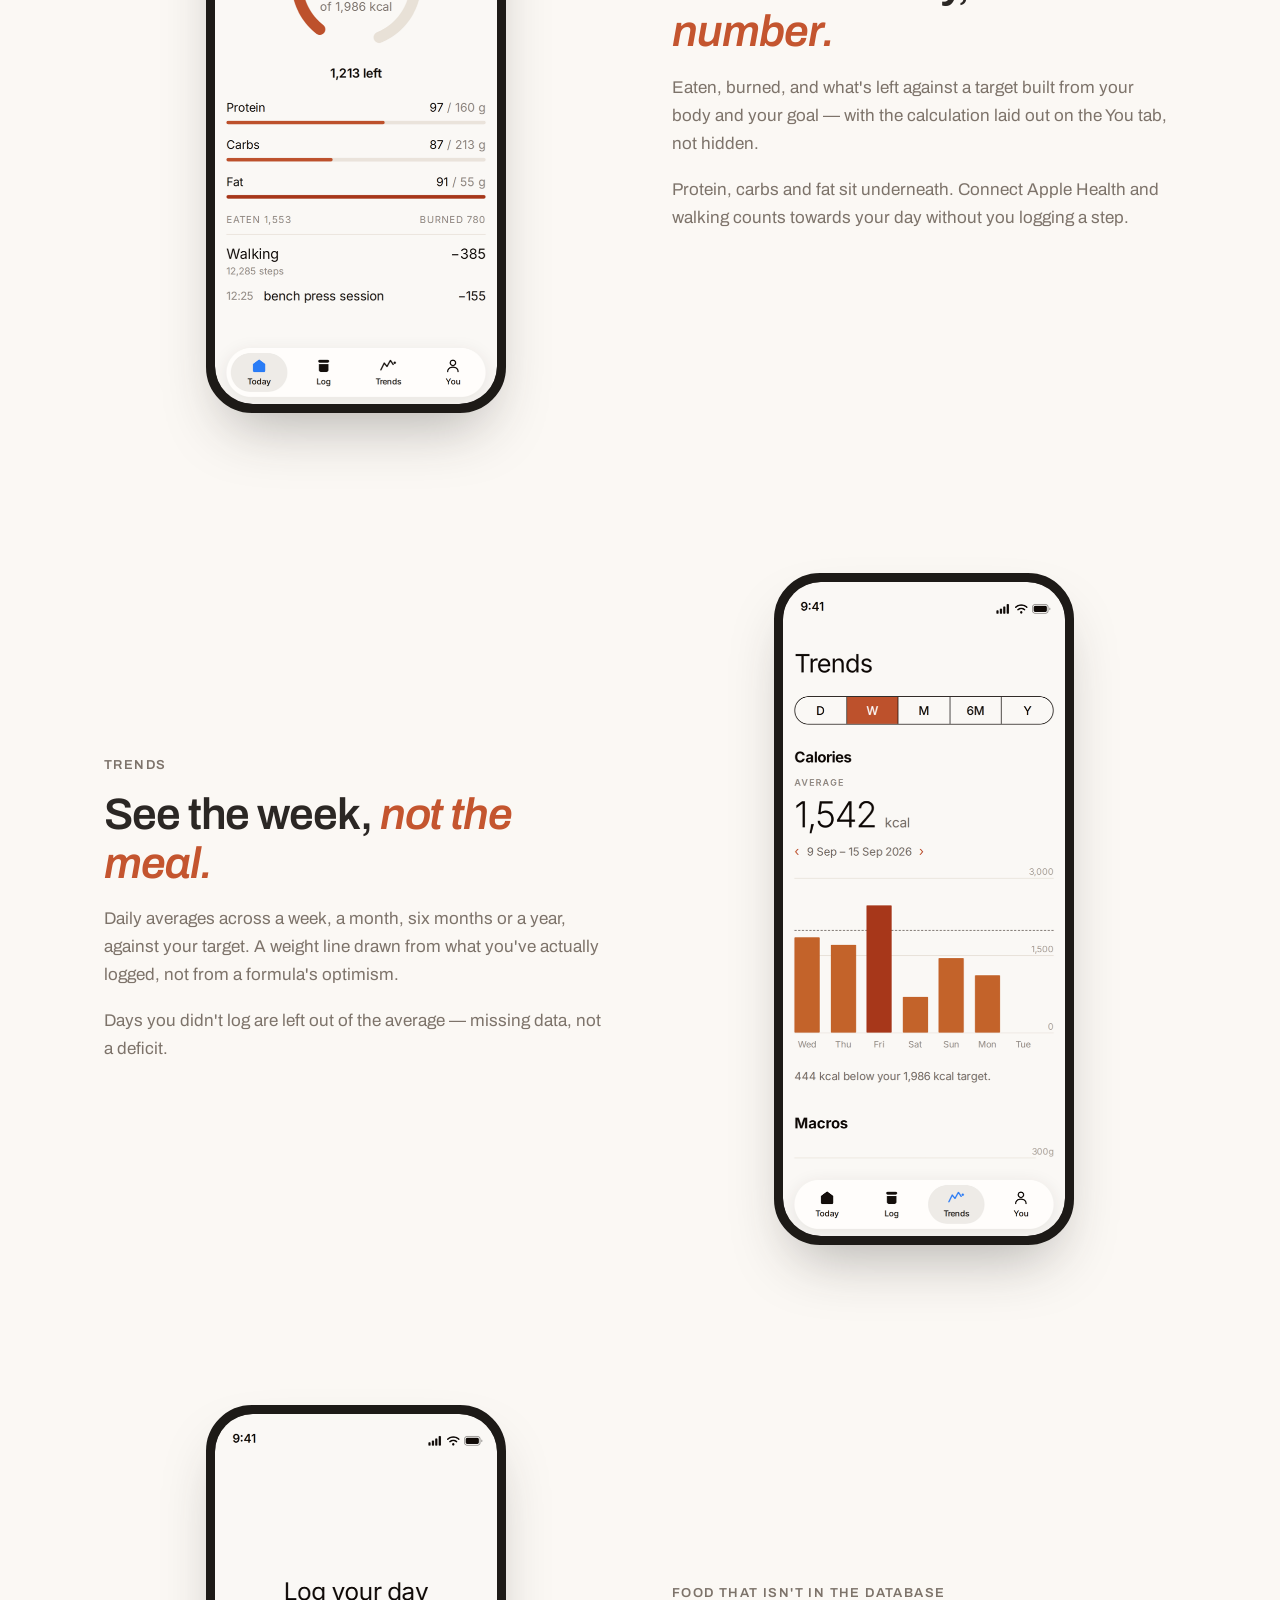
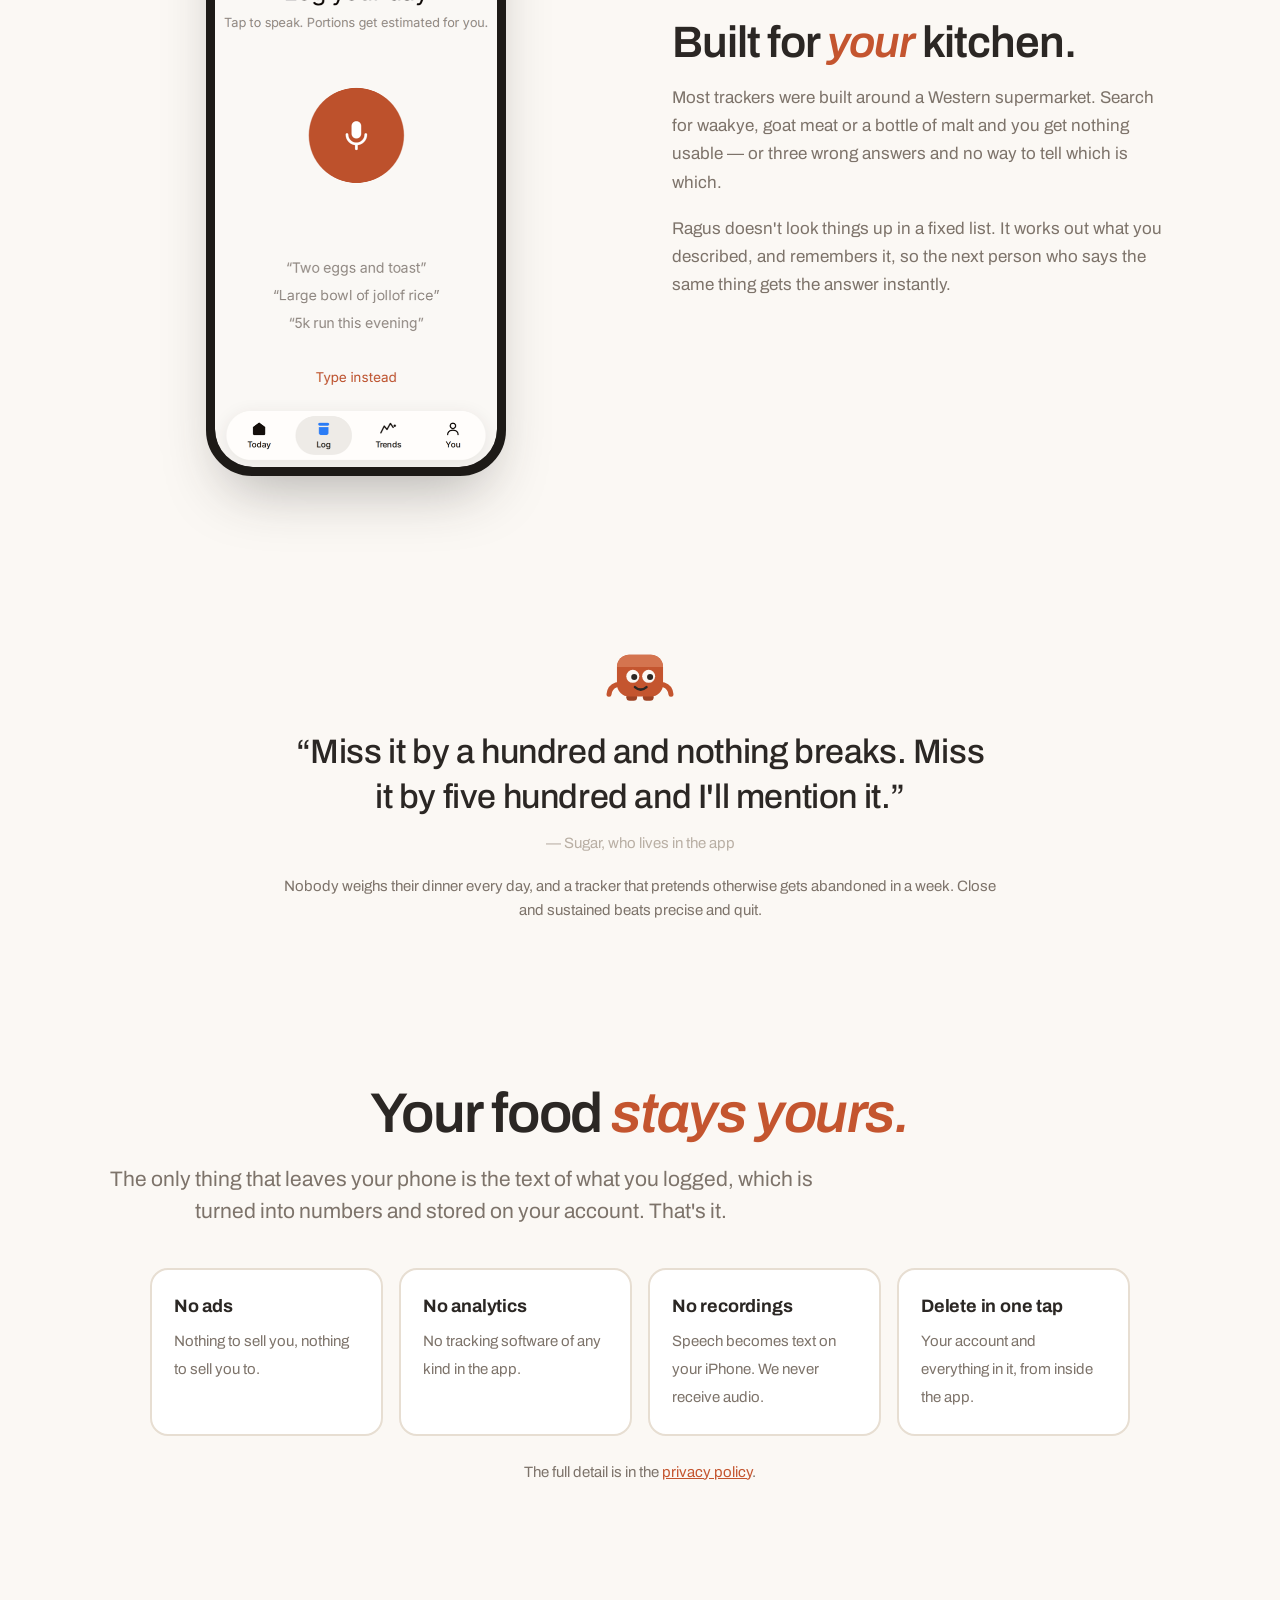
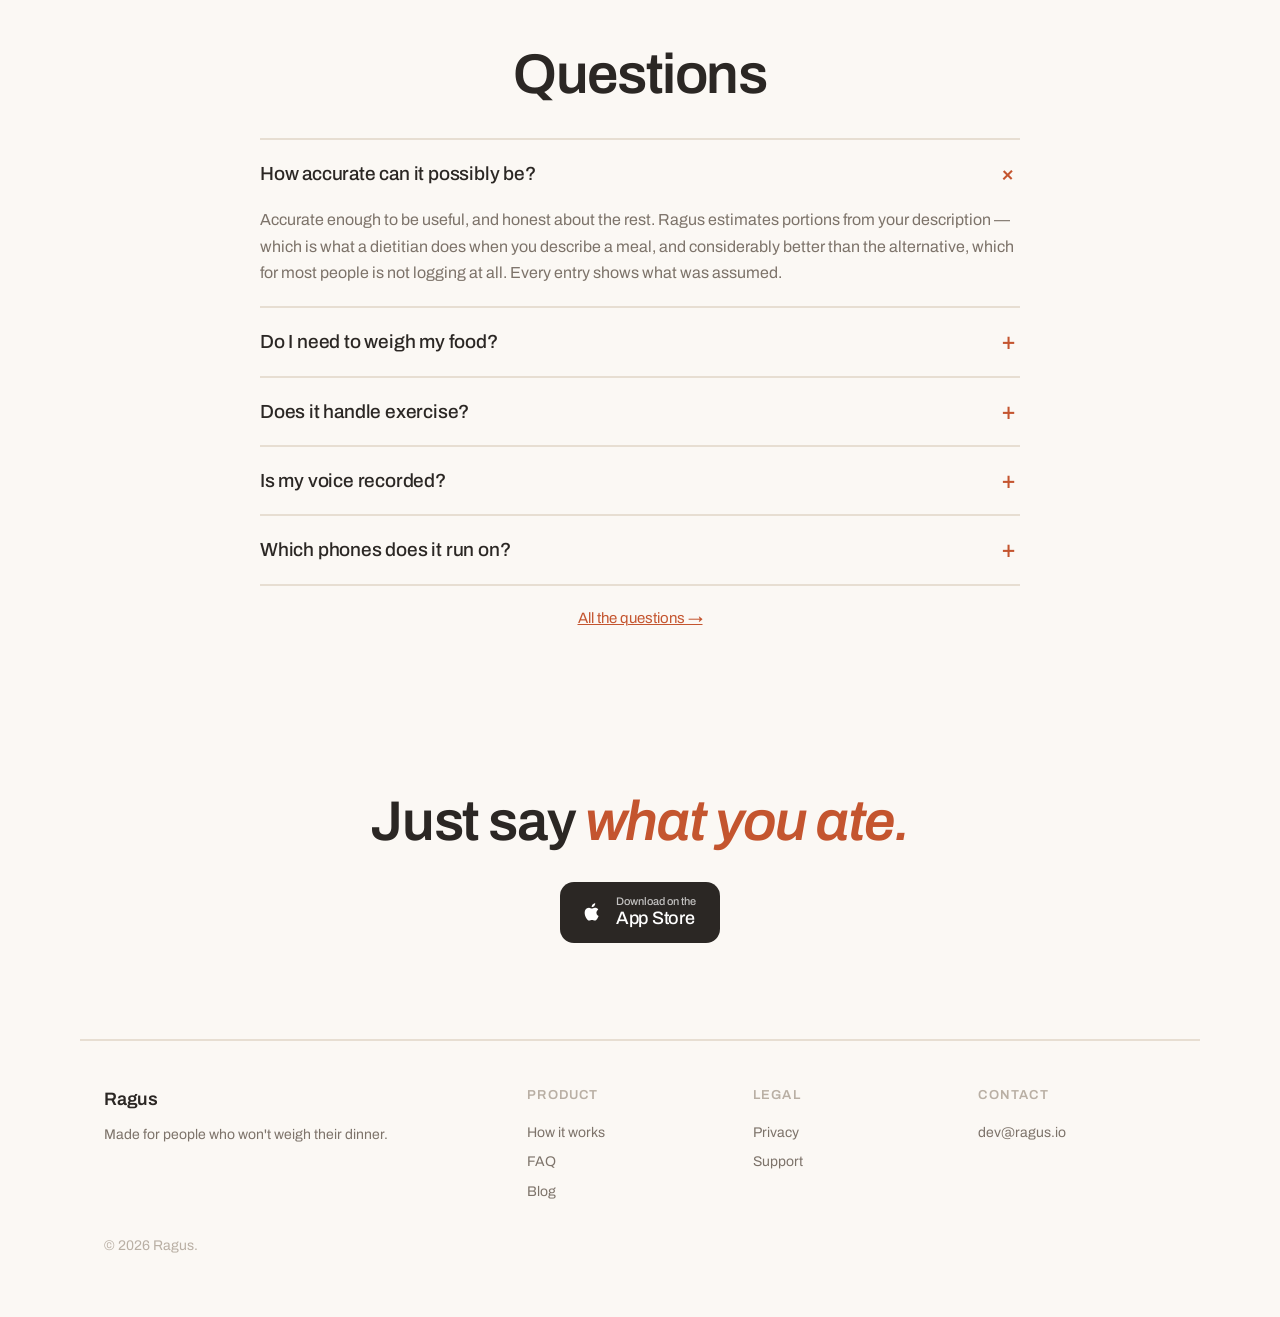
==== commit 832ab770: "Ragus is on the App Store; point everything at it Every "Coming soon" is now a live link to apps.app" ====
--- a/index.html
+++ b/index.html
@@ -3,23 +3,29 @@
 <head>
 <meta charset="utf-8">
 <meta name="viewport" content="width=device-width, initial-scale=1">
-<title>Ragus — Just say what you ate</title>
+<title>Ragus — Voice calorie tracker. Just say what you ate.</title>
 <meta name="description" content="A calorie tracker you talk to. Describe your meal in your own words and Ragus turns it into calories, macros and burn. No searching, no barcodes, no scale on the kitchen counter.">
 <meta property="og:site_name" content="Ragus">
 <meta property="og:type" content="website">
 <meta property="og:url" content="https://ragus.io/">
-<meta property="og:title" content="Ragus — Just say what you ate">
+<meta property="og:title" content="Ragus — Voice calorie tracker. Just say what you ate.">
 <meta property="og:description" content="A calorie tracker you talk to. Describe your meal in your own words and Ragus turns it into calories, macros and burn. No searching, no barcodes, no scale on the kitchen counter.">
 <meta property="og:image" content="https://ragus.io/og.png">
 <meta property="og:image:width" content="1200">
 <meta property="og:image:height" content="630">
 <meta property="og:image:alt" content="Ragus — Don't search. Just say it.">
 <meta name="twitter:card" content="summary_large_image">
-<meta name="twitter:title" content="Ragus — Just say what you ate">
+<meta name="twitter:title" content="Ragus — Voice calorie tracker. Just say what you ate.">
 <meta name="twitter:description" content="A calorie tracker you talk to. Describe your meal in your own words and Ragus turns it into calories, macros and burn. No searching, no barcodes, no scale on the kitchen counter.">
 <meta name="twitter:image" content="https://ragus.io/og.png">
 <link rel="icon" href="favicon.png" type="image/png">
 <link rel="apple-touch-icon" href="apple-touch-icon.png">
+<link rel="canonical" href="https://ragus.io/">
+<meta name="robots" content="index, follow, max-image-preview:large">
+<meta name="theme-color" content="#FBF8F4">
+<meta name="apple-itunes-app" content="app-id=6809306933">
+<script type="application/ld+json">{"@context":"https://schema.org","@type":"WebSite","name":"Ragus","url":"https://ragus.io/","publisher":{"@type":"Organization","name":"Ragus","url":"https://ragus.io/","logo":"https://ragus.io/apple-touch-icon.png","email":"dev@ragus.io"}}</script>
+<script type="application/ld+json">{"@context":"https://schema.org","@type":"MobileApplication","name":"Ragus: Voice Calorie Counter","applicationCategory":"HealthApplication","operatingSystem":"iOS 15.1 or later","description":"A calorie tracker you talk to. Describe your meal in your own words and Ragus turns it into calories, macros and burn. No searching, no barcodes, no scale on the kitchen counter.","url":"https://apps.apple.com/app/id6809306933","image":"https://ragus.io/og.png","offers":{"@type":"Offer","price":"0","priceCurrency":"USD"},"author":{"@type":"Organization","name":"Ragus","url":"https://ragus.io/","logo":"https://ragus.io/apple-touch-icon.png","email":"dev@ragus.io"},"featureList":["Log meals and workouts by voice","Transcription that understands accents and regional food names","Portion estimation from plain descriptions","Calories, protein, carbs and fat per entry","Every estimate shows its assumptions","Daily target from your body and goal","Apple Health step counting","Weekly and monthly trends"],"installUrl":"https://apps.apple.com/app/id6809306933","sameAs":["https://apps.apple.com/app/id6809306933"],"softwareVersion":"1.0.0","datePublished":"2026-09-27"}</script>
 <link rel="preconnect" href="https://fonts.googleapis.com">
 <link rel="preconnect" href="https://fonts.gstatic.com" crossorigin>
 <link rel="stylesheet" href="https://fonts.googleapis.com/css2?family=Archivo:ital,wght@0,400;0,500;0,600;1,400;1,600&display=swap">
@@ -47,9 +53,7 @@
     <a href="faq">FAQ</a>
     <a href="blog/">Blog</a>
   </div>
-  <!-- Live link goes here once the app is approved: remove aria-disabled,
-       set href to the App Store URL and change the text to "Get the app". -->
-  <a class="pill" href="#" aria-disabled="true">Coming soon</a>
+  <a class="pill" href="https://apps.apple.com/app/id6809306933">Get the app</a>
 </nav>
 
 <header class="hero container">
@@ -58,12 +62,12 @@
     <p class="lede">Say what you ate and what you did, in your own words. Ragus turns it
       into calories, macros and burn &mdash; portions estimated, exercise subtracted.</p>
     <div class="cta">
-      <a class="appstore" href="#" aria-disabled="true">
+      <a class="appstore" href="https://apps.apple.com/app/id6809306933">
         <svg width="24" height="24" viewBox="0 0 24 24" fill="currentColor" aria-hidden="true">
           <path d="M16.4 12.8c0-2.2 1.8-3.3 1.9-3.4-1-1.5-2.6-1.7-3.2-1.7-1.4-.1-2.7.8-3.3.8-.7 0-1.7-.8-2.8-.8-1.5 0-2.8.8-3.6 2.1-1.5 2.6-.4 6.5 1.1 8.6.7 1 1.6 2.2 2.7 2.2 1.1 0 1.5-.7 2.8-.7s1.6.7 2.8.7c1.1 0 1.9-1 2.6-2.1.8-1.2 1.2-2.4 1.2-2.5-.1 0-2.2-.9-2.2-3.2zM14.3 5.9c.6-.7 1-1.7.9-2.7-.9 0-2 .6-2.6 1.3-.6.6-1.1 1.6-.9 2.6 1 .1 2-.5 2.6-1.2z"/>
         </svg>
         <span>
-          <span class="sub">Coming soon to the</span>
+          <span class="sub">Download on the</span>
           <span class="main">App Store</span>
         </span>
       </a>
@@ -229,7 +233,7 @@
     <div class="badge"><b>No recordings</b><span>Speech becomes text on your iPhone. We never receive audio.</span></div>
     <div class="badge"><b>Delete in one tap</b><span>Your account and everything in it, from inside the app.</span></div>
   </div>
-  <p class="fine center">The full detail is in the <a href="https://api.ragus.io/privacy">privacy policy</a>.</p>
+  <p class="fine center">The full detail is in the <a href="privacy">privacy policy</a>.</p>
 </section>
 
 <section class="faq-short container">
@@ -269,12 +273,12 @@
 <section class="final container">
   <h2 class="display">Just say <em>what you ate.</em></h2>
   <div class="cta center">
-    <a class="appstore" href="#" aria-disabled="true">
+    <a class="appstore" href="https://apps.apple.com/app/id6809306933">
       <svg width="24" height="24" viewBox="0 0 24 24" fill="currentColor" aria-hidden="true">
         <path d="M16.4 12.8c0-2.2 1.8-3.3 1.9-3.4-1-1.5-2.6-1.7-3.2-1.7-1.4-.1-2.7.8-3.3.8-.7 0-1.7-.8-2.8-.8-1.5 0-2.8.8-3.6 2.1-1.5 2.6-.4 6.5 1.1 8.6.7 1 1.6 2.2 2.7 2.2 1.1 0 1.5-.7 2.8-.7s1.6.7 2.8.7c1.1 0 1.9-1 2.6-2.1.8-1.2 1.2-2.4 1.2-2.5-.1 0-2.2-.9-2.2-3.2zM14.3 5.9c.6-.7 1-1.7.9-2.7-.9 0-2 .6-2.6 1.3-.6.6-1.1 1.6-.9 2.6 1 .1 2-.5 2.6-1.2z"/>
       </svg>
       <span>
-        <span class="sub">Coming soon to the</span>
+        <span class="sub">Download on the</span>
         <span class="main">App Store</span>
       </span>
     </a>
@@ -295,8 +299,8 @@
     </div>
     <div>
       <h4>Legal</h4>
-      <a href="https://api.ragus.io/privacy">Privacy</a>
-      <a href="https://api.ragus.io/support">Support</a>
+      <a href="privacy">Privacy</a>
+      <a href="support">Support</a>
     </div>
     <div>
       <h4>Contact</h4>
--- a/styles.css
+++ b/styles.css
@@ -531,7 +531,8 @@
 /* -------------------------------------------------- FAQ and blog pages */
 
 /* Reading pages keep the quieter, left-aligned hero. */
-.wrap .hero { padding: 64px 0 8px; text-align: left; }
+.wrap .hero { display: block; padding: 64px 0 8px; text-align: left; }
+.wrap .hero .lede { margin-left: 0; }
 .wrap h1 { font-size: clamp(36px, 7vw, 52px); }
 .wrap .cta { align-items: flex-start; }
 .wrap section { padding: 48px 0; }
@@ -566,3 +567,20 @@
   .appstore[aria-disabled="true"], .pill[aria-disabled="true"] { background: var(--rule); color: var(--faint); }
   .phone { border-color: #0E0C0B; background: #0E0C0B; box-shadow: 0 30px 60px -20px rgba(0, 0, 0, 0.6); }
 }
+
+/* ---------------------------------------------------- privacy, support */
+
+.dated { color: var(--faint); font-size: 14px; margin: -18px 0 0; }
+
+.legal h2 {
+  font-size: 13px;
+  letter-spacing: 1.4px;
+  text-transform: uppercase;
+  color: var(--muted);
+  margin: 40px 0 12px;
+}
+
+.legal .lead { font-size: 19px; line-height: 1.55; }
+.legal ul { padding-left: 20px; }
+.legal li { margin-bottom: 10px; }
+.legal hr { border: 0; border-top: 2px solid var(--rule); margin: 36px 0; }
